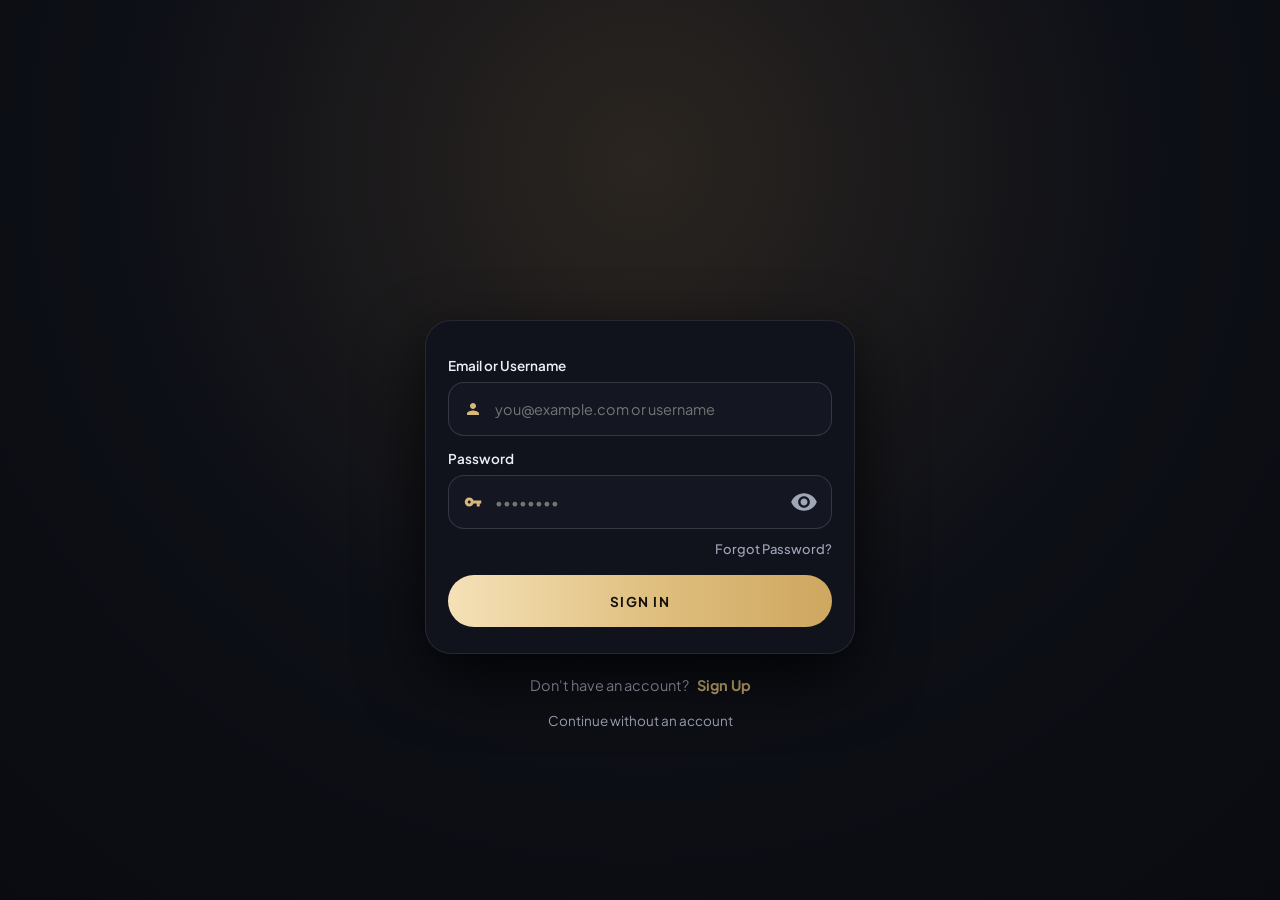
==== public/index.html @ b4bf6105 "feat: add avatar frame support Implement avatar frame system with new assets and model updates to ha" ====
<!DOCTYPE html>
<html lang="en" style="background-color:#09090f;">
<head>
  <meta charset="UTF-8" />
  <meta name="viewport" content="width=device-width, initial-scale=1.0, maximum-scale=1.0, user-scalable=no, viewport-fit=cover" />
  <title>Anime Universe — Track Anime &amp; Share Taste</title>
  <meta name="description" content="Track anime and donghua, follow weekly release schedules, rate with 5-star half-star precision, and share editorial review notes with the Anime Universe community." />
  <meta name="theme-color" content="#09090f" />
  <meta name="apple-mobile-web-app-capable" content="yes" />
  <meta name="apple-mobile-web-app-status-bar-style" content="black-translucent" />
  <meta name="apple-mobile-web-app-title" content="Anime Universe" />
  <link rel="manifest" href="/manifest.json" />
  <link rel="icon" type="image/png" sizes="192x192" href="/icon-192.png" />
  <link rel="icon" type="image/png" sizes="512x512" href="/icon-512.png" />
  <link rel="apple-touch-icon" href="/icon-192.png" />
  <link rel="preconnect" href="https://fonts.googleapis.com" />
  <link rel="preconnect" href="https://fonts.gstatic.com" crossorigin />
  <link href="https://fonts.googleapis.com/css2?family=Cormorant+Garamond:ital,wght@0,500;0,600;0,700;1,400&family=Plus+Jakarta+Sans:wght@400;500;600;700;800&display=swap" rel="stylesheet" />
  <link rel="stylesheet" href="/styles.css?v=2.21.0" />
</head>
<body style="background-color:#09090f;">
  <div id="app"></div>
  <script src="/assets-bundle.js"></script>
  <script type="module" src="/app.js?v=2.21.0"></script>
</body>
</html>
---- styles.css ----
/* ==========================================================================
   ANIME UNIVERSE — 1:1 OBSIDIAN & CHAMPAGNE GOLD DESIGN SYSTEM
   Exact visual & layout match to Android Compose screenshots across Web & PC
   ========================================================================== */

:root,
[data-theme="dark"] {
  --bg-main: #090B10;
  --bg-secondary: #0E1017;
  --card-bg: #12151F;
  --elevated-surface: #171B26;
  --glass-surface: rgba(18, 21, 31, 0.92);
  --accent-primary: #D8B778;
  --accent-secondary: #A68246;
  --highlight: #F0D9A8;
  --accent-soft: rgba(216, 183, 120, 0.15);
  --accent-border: rgba(216, 183, 120, 0.45);
  --on-accent: #141109;
  --text-primary: #F5F2EB;
  --text-secondary: #9FA6B8;
  --text-muted: #687084;
  --border-subtle: rgba(255, 255, 255, 0.07);
  --border-strong: rgba(216, 183, 120, 0.32);
  --success: #50C882;
  --warning: #E5A93C;
  --error: #E55A6B;
  --shadow-elevated: 0 18px 48px rgba(0, 0, 0, 0.72);
  color-scheme: dark;
}

[data-theme="light"] {
  --bg-main: #F6F7FB;
  --bg-secondary: #ECEEF5;
  --card-bg: #FFFFFF;
  --elevated-surface: #E3E6F0;
  --glass-surface: rgba(255, 255, 255, 0.90);
  --accent-primary: #9A670E;
  --accent-secondary: #7B4F05;
  --highlight: #7B4F05;
  --accent-soft: rgba(154, 103, 14, 0.12);
  --accent-border: rgba(154, 103, 14, 0.36);
  --on-accent: #FFFFFF;
  --text-primary: #141720;
  --text-secondary: #4C5366;
  --text-muted: #687084;
  --border-subtle: rgba(20, 23, 32, 0.09);
  --border-strong: rgba(154, 103, 14, 0.28);
  --success: #127A4E;
  --warning: #A66208;
  --error: #C43040;
  --shadow-elevated: 0 16px 40px rgba(20, 23, 32, 0.12);
  color-scheme: light;
}

/* Accent Theme Palettes */
[data-accent="ROSE"][data-theme="dark"] {
  --accent-primary: #F48FB1;
  --accent-secondary: #C25E82;
  --highlight: #FBCFE8;
  --accent-soft: rgba(244, 143, 177, 0.15);
  --accent-border: rgba(244, 143, 177, 0.42);
  --border-strong: rgba(244, 143, 177, 0.28);
  --on-accent: #1F0913;
}
[data-accent="EMERALD"][data-theme="dark"] {
  --accent-primary: #5CE098;
  --accent-secondary: #229A60;
  --highlight: #B8F7D4;
  --accent-soft: rgba(92, 224, 152, 0.14);
  --accent-border: rgba(92, 224, 152, 0.42);
  --border-strong: rgba(92, 224, 152, 0.28);
  --on-accent: #041E11;
}
[data-accent="INDIGO"][data-theme="dark"] {
  --accent-primary: #93A8FF;
  --accent-secondary: #5B73E8;
  --highlight: #DCE4FF;
  --accent-soft: rgba(147, 168, 255, 0.15);
  --accent-border: rgba(147, 168, 255, 0.42);
  --border-strong: rgba(147, 168, 255, 0.28);
  --on-accent: #080E2C;
}

* {
  box-sizing: border-box;
  margin: 0;
  padding: 0;
  -webkit-tap-highlight-color: transparent;
}

html, body {
  min-height: 100vh;
  background-color: var(--bg-main);
  color: var(--text-primary);
  font-family: 'Plus Jakarta Sans', -apple-system, BlinkMacSystemFont, 'SF Pro Text', 'Segoe UI', sans-serif;
  -webkit-font-smoothing: antialiased;
  -moz-osx-font-smoothing: grayscale;
  overflow-x: clip;
  user-select: none;
  -webkit-user-select: none;
  -webkit-tap-highlight-color: transparent;
  -webkit-touch-callout: none;
  overscroll-behavior: none;
}

input,
textarea,
[contenteditable="true"] {
  user-select: text;
  -webkit-user-select: text;
  -webkit-touch-callout: default;
}

img,
svg {
  -webkit-user-drag: none;
  user-drag: none;
  -webkit-touch-callout: none;
}

::-webkit-scrollbar {
  width: 6px;
  height: 6px;
}
::-webkit-scrollbar-track {
  background: transparent;
}
::-webkit-scrollbar-thumb {
  background: var(--border-strong);
  border-radius: 999px;
}

.serif-heading {
  font-family: 'Cormorant Garamond', Georgia, serif;
  font-weight: 500;
  letter-spacing: -0.01em;
}

.micro-label {
  font-size: 9.5px;
  font-weight: 700;
  text-transform: uppercase;
  letter-spacing: 0.15em;
}

.tabular-num {
  font-variant-numeric: tabular-nums;
}

/* ==========================================================================
   APP SHELL: SIDEBAR (>=900px), COMPACT RAIL (600-899px), BOTTOM DOCK (<600px)
   ========================================================================== */

.universe-scaffold {
  display: flex;
  min-height: 100vh;
  width: 100%;
  padding-left: 244px;
}

.midnight-sidebar {
  width: 244px;
  background: var(--bg-secondary);
  border-right: 1px solid var(--border-subtle);
  display: flex;
  flex-direction: column;
  padding: calc(22px + env(safe-area-inset-top, 0px)) 14px calc(22px + env(safe-area-inset-bottom, 0px));
  position: fixed;
  top: 0;
  left: 0;
  bottom: 0;
  height: 100vh;
  height: 100dvh;
  overflow-y: auto;
  overscroll-behavior: contain;
  flex-shrink: 0;
  z-index: 40;
  gap: 8px;
}

.sidebar-brand-row {
  display: flex;
  align-items: center;
  gap: 12px;
  padding: 4px 8px 14px;
}

.brand-monogram {
  width: 38px;
  height: 38px;
  border-radius: 12px;
  background: linear-gradient(135deg, var(--accent-primary), var(--accent-secondary));
  border: 1px solid rgba(255, 255, 255, 0.28);
  display: inline-flex;
  align-items: center;
  justify-content: center;
  font-family: 'Cormorant Garamond', Georgia, serif;
  font-size: 21px;
  font-weight: 700;
  color: var(--on-accent);
  flex-shrink: 0;
}

.quick-jump-box {
  width: 100%;
  height: 46px;
  border-radius: 16px;
  background: var(--card-bg);
  border: 1px solid rgba(255, 255, 255, 0.10);
  color: var(--text-secondary);
  display: flex;
  align-items: center;
  gap: 10px;
  padding: 0 14px;
  font-size: 13.5px;
  cursor: pointer;
  margin-bottom: 12px;
  transition: border-color 0.16s ease;
}
.quick-jump-box:hover {
  border-color: var(--accent-primary);
}

.sidebar-item {
  width: 100%;
  height: 50px;
  border-radius: 16px;
  border: 1px solid transparent;
  background: transparent;
  color: var(--text-secondary);
  display: flex;
  align-items: center;
  gap: 14px;
  padding: 0 14px;
  font-size: 14.5px;
  font-weight: 500;
  font-family: inherit;
  cursor: pointer;
  transition: all 0.16s ease;
}
.sidebar-item:hover {
  background: var(--card-bg);
  color: var(--text-primary);
}
.sidebar-item.active {
  background: rgba(216, 183, 120, 0.14);
  border-color: rgba(216, 183, 120, 0.45);
  color: var(--highlight);
  font-weight: 600;
}
.sidebar-item svg {
  width: 20px;
  height: 20px;
  flex-shrink: 0;
  color: var(--text-secondary);
}
.sidebar-item.active svg {
  color: var(--accent-primary);
}

.midnight-compact-rail {
  display: none;
  width: 84px;
  background: var(--bg-secondary);
  border-right: 1px solid var(--border-subtle);
  flex-direction: column;
  align-items: center;
  padding: calc(18px + env(safe-area-inset-top, 0px)) 8px calc(18px + env(safe-area-inset-bottom, 0px));
  position: fixed;
  top: 0;
  left: 0;
  bottom: 0;
  height: 100vh;
  height: 100dvh;
  overflow-y: auto;
  overscroll-behavior: contain;
  flex-shrink: 0;
  z-index: 40;
  gap: 10px;
}

.rail-item {
  width: 100%;
  height: 54px;
  border-radius: 16px;
  border: 1px solid transparent;
  background: transparent;
  color: var(--text-secondary);
  display: flex;
  flex-direction: column;
  align-items: center;
  justify-content: center;
  gap: 3px;
  font-size: 9px;
  font-weight: 600;
  font-family: inherit;
  cursor: pointer;
  transition: all 0.16s ease;
}
.rail-item.active {
  background: var(--accent-soft);
  border-color: var(--accent-border);
  color: var(--highlight);
}
.rail-item svg {
  width: 20px;
  height: 20px;
}
.rail-item.active svg {
  color: var(--accent-primary);
}

.universe-stage {
  flex: 1;
  min-width: 0;
  width: 100%;
  max-width: 1180px;
  margin: 0 auto;
  padding: calc(14px + env(safe-area-inset-top, 0px)) 22px calc(116px + env(safe-area-inset-bottom, 0px));
}

.midnight-bottom-dock-wrap {
  display: none;
  position: fixed;
  left: 0;
  right: 0;
  bottom: 0;
  padding: 10px 16px calc(10px + env(safe-area-inset-bottom, 0px));
  background: linear-gradient(180deg, transparent 0%, rgba(9, 11, 16, 0.88) 55%, var(--bg-main) 100%);
  z-index: 60;
  justify-content: center;
  pointer-events: none;
}

.midnight-bottom-dock {
  pointer-events: auto;
  width: 100%;
  max-width: 480px;
  height: 64px;
  border-radius: 999px;
  background: var(--bg-secondary);
  border: 1px solid var(--border-strong);
  box-shadow: 0 16px 38px rgba(0, 0, 0, 0.72);
  display: flex;
  align-items: center;
  justify-content: space-evenly;
  padding: 0 6px;
}

.dock-tab {
  flex: 1;
  height: 52px;
  border-radius: 999px;
  border: none;
  background: transparent;
  color: var(--text-muted);
  display: flex;
  flex-direction: column;
  align-items: center;
  justify-content: center;
  gap: 2px;
  cursor: pointer;
  transition: all 0.16s ease;
  font-family: inherit;
}
.dock-tab.active {
  background: var(--accent-soft);
  color: var(--highlight);
}
.dock-tab svg {
  width: 20px;
  height: 20px;
  color: var(--text-muted);
}
.dock-tab.active svg {
  color: var(--accent-primary);
}
.dock-tab-label {
  font-size: 8px;
  font-weight: 800;
  letter-spacing: 0.9px;
  text-transform: uppercase;
}

@media (min-width: 600px) and (max-width: 899px) {
  .universe-scaffold { padding-left: 84px; }
  .midnight-sidebar { display: none; }
  .midnight-compact-rail { display: flex; }
  .midnight-bottom-dock-wrap { display: none; }
}

@media (max-width: 599px) {
  .universe-scaffold { padding-left: 0; }
  .midnight-sidebar { display: none; }
  .midnight-compact-rail { display: none; }
  .midnight-bottom-dock-wrap { display: flex; }
  .universe-stage {
    padding: calc(10px + env(safe-area-inset-top, 0px)) 14px calc(110px + env(safe-area-inset-bottom, 0px));
  }
}

/* ==========================================================================
   OBSIDIAN TOP BAR
   ========================================================================== */

.obsidian-topbar {
  display: flex;
  align-items: center;
  justify-content: space-between;
  gap: 12px;
  padding: 4px 0 10px;
  margin-bottom: 12px;
}

.topbar-left {
  display: flex;
  align-items: center;
  gap: 12px;
  min-width: 0;
  flex: 1;
}

.topbar-title-main {
  font-family: 'Cormorant Garamond', Georgia, serif;
  font-size: 34px;
  line-height: 36px;
  font-weight: 500;
  color: var(--text-primary);
}

.topbar-title-brand {
  font-family: 'Cormorant Garamond', Georgia, serif;
  font-size: 26px;
  line-height: 28px;
  font-weight: 500;
  color: var(--text-primary);
}
.topbar-title-brand em {
  color: var(--accent-primary);
  font-style: italic;
}

.topbar-subtitle {
  font-size: 9.5px;
  font-weight: 700;
  letter-spacing: 2.4px;
  text-transform: uppercase;
  color: var(--text-secondary);
  margin-top: 3px;
}

.topbar-right {
  display: flex;
  align-items: center;
  gap: 10px;
  flex-shrink: 0;
}

.app-icon-btn {
  width: 44px;
  height: 44px;
  border-radius: 50%;
  background: var(--elevated-surface);
  border: 1px solid rgba(255, 255, 255, 0.09);
  color: var(--text-primary);
  display: inline-flex;
  align-items: center;
  justify-content: center;
  cursor: pointer;
  transition: transform 0.16s ease, border-color 0.16s ease;
}
.app-icon-btn:hover {
  transform: scale(1.05);
  border-color: var(--accent-border);
}
.app-icon-btn svg {
  width: 19px;
  height: 19px;
}

.profile-avatar-btn {
  position: relative;
  width: 42px;
  height: 42px;
  border-radius: 50%;
  background: transparent;
  border: none;
  overflow: visible;
  cursor: pointer;
  display: inline-flex;
  align-items: center;
  justify-content: center;
  padding: 0;
}
.profile-avatar-btn.has-frame {
  margin: 0 5px;
}
.profile-avatar-inner {
  position: relative;
  width: 100%;
  height: 100%;
  border-radius: 50%;
  overflow: hidden;
  border: 1.5px solid rgba(255, 255, 255, 0.55);
  display: inline-flex;
  align-items: center;
  justify-content: center;
}
.profile-avatar-btn.has-frame .profile-avatar-inner {
  border-color: rgba(255, 255, 255, 0.22);
}
.profile-avatar-inner img {
  width: 100%;
  height: 100%;
  object-fit: cover;
  border-radius: 50%;
}

/* ==========================================================================
   HOME SCREEN: WEEK STRIP & DAY HEADERS (Matches Screenshot 3 1:1)
   ========================================================================== */

.section-header-row {
  display: flex;
  align-items: center;
  justify-content: space-between;
  margin-bottom: 12px;
}

.library-jump-pill {
  border-radius: 999px;
  background: #151824;
  border: 1px solid rgba(255, 255, 255, 0.08);
  color: var(--accent-primary);
  padding: 7px 14px;
  font-size: 10.5px;
  font-weight: 700;
  letter-spacing: 1.4px;
  text-transform: uppercase;
  cursor: pointer;
  font-family: inherit;
}
.library-jump-pill:hover {
  border-color: var(--accent-border);
}

.show-count-pill {
  border-radius: 999px;
  background: #151824;
  border: 1px solid rgba(255, 255, 255, 0.07);
  color: var(--accent-primary);
  padding: 5px 12px;
  font-size: 10px;
  font-weight: 700;
  letter-spacing: 1.3px;
  text-transform: uppercase;
}

.week-strip {
  display: flex;
  align-items: center;
  gap: 10px;
  overflow-x: auto;
  padding: 2px 0 10px;
  margin-bottom: 16px;
  scrollbar-width: none;
}
.week-strip::-webkit-scrollbar {
  display: none;
}

.week-day-pill {
  min-width: 64px;
  height: 78px;
  user-select: none;
  -webkit-user-select: none;
  -webkit-touch-callout: none;
  border-radius: 22px;
  background: #151824;
  border: 1px solid rgba(255, 255, 255, 0.08);
  padding: 9px 10px;
  display: flex;
  flex-direction: column;
  align-items: center;
  justify-content: space-between;
  cursor: pointer;
  flex-shrink: 0;
  transition: all 0.16s ease;
  font-family: inherit;
  position: relative;
}
.week-day-pill:hover {
  border-color: var(--accent-border);
}
.week-day-pill.selected {
  background: linear-gradient(180deg, rgba(216, 183, 120, 0.22), rgba(216, 183, 120, 0.08));
  border: 1.5px solid var(--accent-primary);
}
.week-day-pill.all-pill {
  justify-content: center;
}
.week-day-pill.all-pill .all-label {
  font-size: 15px;
  font-weight: 600;
  color: var(--text-secondary);
}
.week-day-pill.all-pill.selected .all-label {
  color: var(--highlight);
}
.week-day-pill.all-pill .all-dot {
  position: absolute;
  bottom: 8px;
  width: 5px;
  height: 5px;
  border-radius: 50%;
  background: var(--accent-primary);
}

.week-day-top {
  font-size: 9.5px;
  font-weight: 700;
  letter-spacing: 0.8px;
  text-transform: uppercase;
  color: var(--text-secondary);
}
.week-day-pill.selected .week-day-top {
  color: var(--highlight);
}

.week-day-mid {
  font-size: 19px;
  line-height: 21px;
  font-weight: 700;
  color: var(--text-primary);
  font-variant-numeric: tabular-nums;
}

.week-day-bottom {
  font-size: 11px;
  font-weight: 600;
  color: var(--text-muted);
  font-variant-numeric: tabular-nums;
}
.week-day-bottom.today-tag {
  font-size: 8.5px;
  font-weight: 800;
  letter-spacing: 0.6px;
  color: var(--success);
  text-transform: uppercase;
}

/* ==========================================================================
   POSTER TRACKER CARD
   ========================================================================== */

.poster-grid {
  display: grid;
  grid-template-columns: repeat(2, minmax(0, 1fr));
  gap: 18px 14px;
}
@media (min-width: 560px) {
  .poster-grid { grid-template-columns: repeat(3, minmax(0, 1fr)); }
}
@media (min-width: 840px) {
  .poster-grid { grid-template-columns: repeat(4, minmax(0, 1fr)); }
}
@media (min-width: 1120px) {
  .poster-grid { grid-template-columns: repeat(4, minmax(0, 1fr)); }
}

.poster-tracker-card {
  display: flex;
  flex-direction: column;
  width: 100%;
  transition: transform 0.2s cubic-bezier(0.22, 1, 0.36, 1);
}
.poster-tracker-card:hover {
  transform: translateY(-2px);
}

.poster-frame {
  position: relative;
  width: 100%;
  aspect-ratio: 2 / 3;
  border-radius: 22px;
  background: var(--card-bg);
  border: 1px solid var(--border-subtle);
  overflow: hidden;
  cursor: pointer;
  box-shadow: 0 6px 18px rgba(0, 0, 0, 0.48);
}
.poster-tracker-card:hover .poster-frame {
  border-color: var(--accent-primary);
}

.poster-frame img {
  width: 100%;
  height: 100%;
  object-fit: cover;
  display: block;
}

.poster-scrim {
  position: absolute;
  inset: 0;
  background: linear-gradient(180deg, transparent 0%, transparent 45%, rgba(0, 0, 0, 0.55) 75%, rgba(0, 0, 0, 0.90) 100%);
  pointer-events: none;
}

.poster-top-left {
  position: absolute;
  top: 10px;
  left: 10px;
  z-index: 2;
}

.poster-top-right {
  position: absolute;
  top: 10px;
  right: 10px;
  z-index: 2;
}

.rating-badge {
  display: inline-flex;
  align-items: center;
  gap: 4px;
  padding: 4px 9px;
  border-radius: 999px;
  background: rgba(14, 16, 24, 0.92);
  border: 1px solid var(--accent-border);
  color: var(--text-primary);
  font-size: 11px;
  font-weight: 700;
  font-variant-numeric: tabular-nums;
}

.poster-bottom-left {
  position: absolute;
  bottom: 10px;
  left: 12px;
  z-index: 2;
  font-size: 12px;
  font-weight: 700;
  color: #FFFFFF;
  font-variant-numeric: tabular-nums;
}

.poster-bottom-right {
  position: absolute;
  bottom: 10px;
  right: 10px;
  z-index: 2;
  padding: 4px 9px;
  border-radius: 999px;
  background: var(--accent-primary);
  color: var(--on-accent);
  font-size: 9px;
  font-weight: 800;
  letter-spacing: 0.5px;
  text-transform: uppercase;
}

.poster-info-col {
  display: flex;
  flex-direction: column;
  gap: 7px;
  padding: 9px 4px 4px;
}

.poster-card-title {
  font-size: 14px;
  line-height: 18px;
  font-weight: 600;
  color: var(--text-primary);
  min-height: 36px;
  display: -webkit-box;
  -webkit-line-clamp: 2;
  -webkit-box-orient: vertical;
  overflow: hidden;
  cursor: pointer;
}

.app-progress-bar {
  width: 100%;
  height: 3px;
  border-radius: 999px;
  background: var(--border-subtle);
  overflow: hidden;
}
.app-progress-fill {
  height: 100%;
  border-radius: 999px;
  background: linear-gradient(90deg, var(--accent-secondary), var(--accent-primary));
  transition: width 0.25s ease;
}
.app-progress-fill.completed {
  background: var(--success);
}

.capsule-stepper {
  width: 100%;
  border-radius: 999px;
  background: #151824;
  padding: 4px;
  display: flex;
  align-items: center;
  justify-content: space-between;
}

.stepper-circle-btn {
  width: 30px;
  height: 30px;
  border-radius: 50%;
  border: none;
  background: var(--card-bg);
  color: var(--text-primary);
  font-size: 16px;
  font-weight: 600;
  display: inline-flex;
  align-items: center;
  justify-content: center;
  cursor: pointer;
  flex-shrink: 0;
}
.stepper-circle-btn:disabled {
  opacity: 0.42;
  cursor: default;
}
.stepper-circle-btn.plus:not(:disabled) {
  background: var(--accent-primary);
  color: var(--on-accent);
  font-weight: 700;
}

.stepper-center-count {
  flex: 1;
  text-align: center;
  font-size: 14px;
  font-weight: 700;
  color: var(--text-primary);
  font-variant-numeric: tabular-nums;
  cursor: pointer;
}
.stepper-center-count span {
  font-size: 11.5px;
  font-weight: 500;
  color: var(--text-muted);
}

.poster-sub-pill {
  width: 100%;
  border-radius: 999px;
  padding: 5px 10px;
  font-size: 8.5px;
  font-weight: 800;
  letter-spacing: 0.9px;
  text-transform: uppercase;
  text-align: center;
}
.poster-sub-pill.completed {
  background: rgba(80, 200, 130, 0.14);
  color: var(--success);
}
.poster-sub-pill.airing {
  background: var(--accent-soft);
  color: var(--accent-primary);
  display: flex;
  align-items: center;
  justify-content: space-between;
}

.rate-note-row {
  display: flex;
  gap: 6px;
  width: 100%;
}
.rate-note-pill {
  flex: 1;
  border: none;
  border-radius: 999px;
  padding: 6px 4px;
  font-size: 10.5px;
  font-weight: 600;
  background: #151824;
  color: var(--text-secondary);
  cursor: pointer;
  font-family: inherit;
}
.rate-note-pill.active {
  background: var(--accent-soft);
  color: var(--highlight);
}

/* ==========================================================================
   SENTIMENT PILLS & LIBRARY FILTER PILLS (Matches Screenshot 2 & 5 1:1)
   ========================================================================== */

.sentiment-pill {
  display: inline-flex;
  align-items: center;
  padding: 4px 10px;
  border-radius: 999px;
  font-size: 8.5px;
  font-weight: 800;
  letter-spacing: 0.8px;
  text-transform: uppercase;
}
.sentiment-pill.solid.cinema { background: var(--accent-primary); color: var(--on-accent); }
.sentiment-pill.solid.worth  { background: var(--success); color: #042614; }
.sentiment-pill.solid.avg    { background: #9EA6BA; color: #0C0E14; }
.sentiment-pill.solid.boring { background: var(--warning); color: #2B1906; }
.sentiment-pill.solid.waste  { background: var(--error); color: #FFFFFF; }

.sentiment-pill.soft.cinema { background: rgba(216, 183, 120, 0.16); border: 1px solid rgba(216, 183, 120, 0.35); color: var(--accent-primary); }
.sentiment-pill.soft.worth  { background: rgba(80, 200, 130, 0.16); border: 1px solid rgba(80, 200, 130, 0.35); color: var(--success); }
.sentiment-pill.soft.avg    { background: rgba(158, 166, 186, 0.16); border: 1px solid rgba(158, 166, 186, 0.35); color: #9EA6BA; }
.sentiment-pill.soft.boring { background: rgba(229, 169, 60, 0.16); border: 1px solid rgba(229, 169, 60, 0.35); color: var(--warning); }
.sentiment-pill.soft.waste  { background: rgba(229, 90, 107, 0.16); border: 1px solid rgba(229, 90, 107, 0.35); color: var(--error); }

.capsule-strip {
  display: flex;
  align-items: center;
  gap: 8px;
  overflow-x: auto;
  padding: 2px 0 8px;
  margin-bottom: 8px;
  scrollbar-width: none;
}
.capsule-strip::-webkit-scrollbar {
  display: none;
}

.capsule-pill {
  border-radius: 999px;
  padding: 8px 15px;
  font-size: 11px;
  font-weight: 700;
  letter-spacing: 0.7px;
  font-family: inherit;
  background: #151824;
  color: var(--text-secondary);
  border: 1px solid rgba(255, 255, 255, 0.08);
  cursor: pointer;
  display: inline-flex;
  align-items: center;
  gap: 7px;
  white-space: nowrap;
  flex-shrink: 0;
  transition: all 0.16s ease;
}
.capsule-pill:hover {
  color: var(--text-primary);
  border-color: var(--accent-border);
}
.capsule-pill.active {
  background: rgba(216, 183, 120, 0.15);
  color: var(--highlight);
  border-color: var(--accent-primary);
}
.capsule-pill.gold-solid.active {
  background: linear-gradient(135deg, var(--highlight), var(--accent-primary));
  color: var(--on-accent);
  border-color: transparent;
}

.pill-count-circle {
  display: inline-flex;
  align-items: center;
  justify-content: center;
  min-width: 20px;
  height: 20px;
  padding: 0 6px;
  border-radius: 999px;
  background: rgba(255, 255, 255, 0.06);
  color: var(--text-secondary);
  font-size: 10.5px;
  font-weight: 700;
}
.capsule-pill.active .pill-count-circle {
  background: rgba(14, 16, 24, 0.85);
  color: var(--accent-primary);
}

.sentiment-filter-pill .sent-name.cinema { color: var(--accent-primary); }
.sentiment-filter-pill .sent-name.worth  { color: var(--success); }
.sentiment-filter-pill .sent-name.avg    { color: #9EA6BA; }
.sentiment-filter-pill .sent-name.boring { color: var(--warning); }
.sentiment-filter-pill .sent-name.waste  { color: var(--error); }
.sentiment-filter-pill .sent-count { color: var(--text-secondary); font-weight: 600; }

.app-search-bar {
  position: relative;
  width: 100%;
  margin-bottom: 12px;
}
.app-search-bar input {
  width: 100%;
  height: 52px;
  border-radius: 999px;
  background: #12151F;
  border: 1px solid rgba(255, 255, 255, 0.08);
  color: var(--text-primary);
  padding: 0 44px 0 46px;
  font-size: 14px;
  font-family: inherit;
  outline: none;
}
.app-search-bar input:focus {
  border-color: var(--accent-primary);
}
.app-search-bar .search-icon {
  position: absolute;
  left: 18px;
  top: 50%;
  transform: translateY(-50%);
  width: 18px;
  height: 18px;
  color: var(--text-secondary);
  pointer-events: none;
  display: inline-flex;
}
.app-search-bar .clear-btn {
  position: absolute;
  right: 14px;
  top: 50%;
  transform: translateY(-50%);
  width: 28px;
  height: 28px;
  border-radius: 50%;
  border: none;
  background: var(--elevated-surface);
  color: var(--text-secondary);
  cursor: pointer;
}

.app-card {
  background: var(--card-bg);
  border: 1px solid var(--border-subtle);
  border-radius: 24px;
  padding: 20px;
}
.app-card.clickable {
  cursor: pointer;
}
.app-card.clickable:hover {
  border-color: var(--accent-border);
}

.btn-primary {
  height: 52px;
  border-radius: 999px;
  padding: 0 24px;
  background: linear-gradient(90deg, #F5E1B8 0%, #DFBE7E 55%, #CEA760 100%);
  color: #141109;
  border: none;
  font-size: 13.5px;
  font-weight: 700;
  letter-spacing: 1.5px;
  font-family: inherit;
  display: inline-flex;
  align-items: center;
  justify-content: center;
  gap: 8px;
  cursor: pointer;
}
.btn-primary:disabled {
  opacity: 0.45;
  cursor: not-allowed;
}

.btn-secondary {
  height: 48px;
  border-radius: 999px;
  padding: 0 20px;
  background: var(--elevated-surface);
  color: var(--text-primary);
  border: 1px solid var(--border-strong);
  font-size: 13.5px;
  font-weight: 600;
  font-family: inherit;
  display: inline-flex;
  align-items: center;
  justify-content: center;
  gap: 8px;
  cursor: pointer;
}

/* ==========================================================================
   COMMUNITY REVIEW CARD (Matches Screenshot 5 1:1)
   ========================================================================== */

.community-review-list {
  display: flex;
  flex-direction: column;
  gap: 14px;
  margin-top: 6px;
}

.community-review-card {
  background: #12151F;
  border: 1px solid rgba(255, 255, 255, 0.08);
  border-radius: 26px;
  padding: 20px;
  display: flex;
  flex-direction: column;
  gap: 14px;
  cursor: pointer;
  transition: border-color 0.16s ease;
}
.community-review-card:hover {
  border-color: var(--accent-border);
}

.review-quote-box {
  background: #171B26;
  border-radius: 16px;
  padding: 14px 16px;
  display: flex;
  align-items: stretch;
  gap: 12px;
}

.review-quote-bar {
  width: 3px;
  border-radius: 999px;
  background: var(--accent-primary);
  flex-shrink: 0;
}

.review-quote-text {
  font-style: italic;
  color: var(--text-primary);
  font-size: 14.5px;
  line-height: 1.55;
}

.community-comment-btn {
  height: 34px;
  padding: 0 12px;
  border-radius: 999px;
  background: rgba(216, 183, 120, 0.14);
  border: 1px solid rgba(216, 183, 120, 0.36);
  color: var(--highlight);
  font-size: 12.5px;
  font-weight: 700;
  font-family: inherit;
  display: inline-flex;
  align-items: center;
  justify-content: center;
  gap: 6px;
  cursor: pointer;
  transition: background 0.16s ease, border-color 0.16s ease, transform 0.16s ease;
}
.community-comment-btn:hover {
  background: rgba(216, 183, 120, 0.24);
  border-color: var(--accent-primary);
  transform: translateY(-1px);
}
.community-comment-btn .comment-icon-svg {
  width: 15px;
  height: 15px;
  display: inline-flex;
  color: var(--accent-primary);
}
.community-comment-btn .comment-icon-svg svg {
  width: 100%;
  height: 100%;
}

.community-comments-modal {
  max-width: 560px;
}

.community-comments-list {
  display: flex;
  flex-direction: column;
  gap: 10px;
  max-height: 52vh;
  overflow-y: auto;
  padding-right: 4px;
}

.community-comment-item {
  background: #141824;
  border: 1px solid rgba(255, 255, 255, 0.08);
  border-radius: 18px;
  padding: 13px 14px;
  display: flex;
  flex-direction: column;
  gap: 10px;
}

.community-comment-composer {
  background: #131722;
  border: 1px solid rgba(216, 183, 120, 0.28);
  border-radius: 18px;
  padding: 12px 14px;
  display: flex;
  flex-direction: column;
  gap: 10px;
}

/* ==========================================================================
   AUTH SCREEN WITH MASCOT (Matches Screenshot 1 1:1)
   ========================================================================== */

.auth-viewport {
  min-height: 100vh;
  width: 100%;
  background: radial-gradient(circle at 50% 18%, rgba(216, 183, 120, 0.16), rgba(14, 16, 23, 0.96) 52%, #090B10 100%);
  display: flex;
  flex-direction: column;
  align-items: center;
  justify-content: center;
  padding: 24px 16px 40px;
}

.auth-mascot-stack {
  position: relative;
  width: 100%;
  max-width: 430px;
  padding-top: 165px;
}

.auth-mascot-img {
  position: absolute;
  top: 0;
  left: 50%;
  transform: translateX(-50%);
  width: 220px;
  height: 210px;
  object-fit: contain;
  z-index: 3;
  pointer-events: none;
  filter: drop-shadow(0 12px 24px rgba(0, 0, 0, 0.65));
}

.glass-auth-card {
  position: relative;
  z-index: 2;
  background: #11131C;
  border: 1px solid rgba(255, 255, 255, 0.09);
  border-radius: 26px;
  padding: 36px 22px 26px;
  box-shadow: 0 24px 64px rgba(0, 0, 0, 0.78);
  display: flex;
  flex-direction: column;
  gap: 14px;
}

.auth-field-label {
  font-size: 13.5px;
  font-weight: 600;
  color: #EDEFF5;
  margin-bottom: -6px;
}

.auth-input-wrap {
  position: relative;
  width: 100%;
  display: flex;
  align-items: center;
}

.auth-input-icon {
  position: absolute;
  left: 16px;
  width: 18px;
  height: 18px;
  color: var(--accent-primary);
  display: inline-flex;
  align-items: center;
  justify-content: center;
  pointer-events: none;
}

.auth-eye-btn {
  position: absolute;
  right: 14px;
  background: none;
  border: none;
  color: #9FA6B8;
  width: 28px;
  height: 28px;
  display: inline-flex;
  align-items: center;
  justify-content: center;
  cursor: pointer;
}

.auth-input {
  width: 100%;
  height: 54px;
  border-radius: 16px;
  background: #141722;
  border: 1px solid rgba(255, 255, 255, 0.14);
  color: #F5F2EB;
  padding: 0 16px;
  font-size: 14.5px;
  font-family: inherit;
  outline: none;
}
.auth-input.with-left-icon {
  padding-left: 46px;
}
.auth-input.with-right-icon {
  padding-right: 46px;
}
.auth-input:focus {
  border-color: var(--accent-primary);
}

.auth-forgot-row {
  display: flex;
  justify-content: flex-end;
  margin-top: -2px;
}

.auth-forgot-btn {
  background: none;
  border: none;
  color: #9FA6B8;
  font-size: 13px;
  font-weight: 500;
  cursor: pointer;
  font-family: inherit;
}
.auth-forgot-btn:hover {
  color: var(--highlight);
}

.auth-footer-links {
  display: flex;
  flex-direction: column;
  align-items: center;
  gap: 18px;
  margin-top: 22px;
}

.round-avatar-carousel {
  display: flex;
  align-items: center;
  gap: 16px;
  overflow-x: auto;
  padding: 10px 8px;
  scrollbar-width: none;
}
.round-avatar-carousel::-webkit-scrollbar {
  display: none;
}

.avatar-carousel-item {
  display: flex;
  flex-direction: column;
  align-items: center;
  gap: 8px;
  width: 88px;
  flex-shrink: 0;
  cursor: pointer;
  transition: transform 0.18s ease;
}
.avatar-carousel-item.selected {
  transform: scale(1.1);
}

.avatar-ring-wrap {
  position: relative;
  width: 74px;
  height: 74px;
  border-radius: 50%;
  padding: 3px;
  border: 1.5px solid rgba(255, 255, 255, 0.18);
}
.avatar-carousel-item.selected .avatar-ring-wrap {
  border: 2.5px solid #F6D89E;
  box-shadow: 0 0 20px rgba(216, 183, 120, 0.48);
}
.avatar-ring-wrap img {
  width: 100%;
  height: 100%;
  border-radius: 50%;
  object-fit: cover;
  display: block;
}
.avatar-check-badge {
  position: absolute;
  bottom: 0;
  right: 0;
  width: 22px;
  height: 22px;
  border-radius: 50%;
  background: #D8B778;
  border: 2px solid #0E0E14;
  color: #070604;
  font-size: 12px;
  font-weight: 900;
  display: flex;
  align-items: center;
  justify-content: center;
}

/* ==========================================================================
   MODALS & BOTTOM SHEETS
   ========================================================================== */

.modal-backdrop {
  position: fixed;
  inset: 0;
  background: rgba(3, 3, 4, 0.78);
  backdrop-filter: blur(12px);
  -webkit-backdrop-filter: blur(12px);
  z-index: 90;
  display: flex;
  align-items: center;
  justify-content: center;
  padding: 16px;
}

.modal-sheet {
  width: 100%;
  max-width: 520px;
  max-height: 90vh;
  overflow-y: auto;
  background: var(--bg-secondary);
  border: 1px solid var(--border-strong);
  border-radius: 28px;
  padding: 22px;
  box-shadow: var(--shadow-elevated);
  display: flex;
  flex-direction: column;
  gap: 14px;
}

/* ==========================================================================
   DOWNLOAD APPLICATIONS CENTER (Mobile, Tablet & Desktop Responsive)
   ========================================================================== */

.downloads-hero-card {
  position: relative;
  background: radial-gradient(circle at 88% 12%, rgba(216, 183, 120, 0.20), transparent 52%),
              linear-gradient(145deg, #141824 0%, #10131C 100%);
  border: 1px solid var(--border-strong);
  border-radius: 26px;
  padding: 26px 24px;
  margin-bottom: 20px;
  display: flex;
  flex-wrap: wrap;
  align-items: center;
  justify-content: space-between;
  gap: 18px;
  overflow: hidden;
}

.downloads-hero-badge {
  display: inline-flex;
  align-items: center;
  gap: 7px;
  padding: 5px 12px;
  border-radius: 999px;
  background: rgba(216, 183, 120, 0.14);
  border: 1px solid var(--accent-border);
  color: var(--highlight);
  font-size: 10px;
  font-weight: 800;
  letter-spacing: 1.5px;
  text-transform: uppercase;
  margin-bottom: 10px;
}

.downloads-cards-grid {
  display: grid;
  grid-template-columns: 1fr;
  gap: 18px;
  margin-bottom: 26px;
}

@media (min-width: 680px) {
  .downloads-cards-grid {
    grid-template-columns: repeat(2, minmax(0, 1fr));
  }
}

@media (min-width: 1040px) {
  .downloads-cards-grid {
    grid-template-columns: repeat(3, minmax(0, 1fr));
  }
}

.download-platform-card {
  position: relative;
  background: var(--card-bg);
  border: 1px solid rgba(255, 255, 255, 0.08);
  border-radius: 26px;
  padding: 24px 22px;
  display: flex;
  flex-direction: column;
  justify-content: space-between;
  gap: 18px;
  box-shadow: 0 12px 32px rgba(0, 0, 0, 0.45);
  transition: transform 0.2s cubic-bezier(0.22, 1, 0.36, 1), border-color 0.2s ease, box-shadow 0.2s ease;
}

.download-platform-card:hover {
  transform: translateY(-3px);
  border-color: var(--accent-border);
  box-shadow: 0 18px 42px rgba(0, 0, 0, 0.65);
}

.download-platform-card.recommended {
  background: linear-gradient(180deg, rgba(216, 183, 120, 0.09) 0%, var(--card-bg) 42%);
  border: 1.5px solid var(--accent-primary);
}

.recommended-ribbon {
  position: absolute;
  top: 14px;
  right: 16px;
  padding: 4px 10px;
  border-radius: 999px;
  background: linear-gradient(135deg, var(--highlight), var(--accent-primary));
  color: var(--on-accent);
  font-size: 9px;
  font-weight: 800;
  letter-spacing: 1px;
  text-transform: uppercase;
}

.platform-emblem {
  width: 56px;
  height: 56px;
  border-radius: 18px;
  background: var(--elevated-surface);
  border: 1px solid var(--border-strong);
  display: inline-flex;
  align-items: center;
  justify-content: center;
  color: var(--accent-primary);
  flex-shrink: 0;
}

.platform-emblem svg {
  width: 28px;
  height: 28px;
}

.platform-emblem.android {
  color: #5CE092;
  border-color: rgba(92, 224, 146, 0.35);
  background: rgba(92, 224, 146, 0.10);
}

.platform-emblem.windows {
  color: #67B7F7;
  border-color: rgba(103, 183, 247, 0.35);
  background: rgba(103, 183, 247, 0.10);
}

.platform-emblem.macos {
  color: var(--highlight);
  border-color: rgba(240, 217, 168, 0.38);
  background: rgba(216, 183, 120, 0.12);
}

.download-meta-grid {
  display: grid;
  grid-template-columns: repeat(3, minmax(0, 1fr));
  gap: 10px;
  background: var(--elevated-surface);
  border: 1px solid rgba(255, 255, 255, 0.05);
  border-radius: 18px;
  padding: 13px 14px;
}

.download-meta-item {
  display: flex;
  flex-direction: column;
  gap: 3px;
  min-width: 0;
}

.download-meta-label {
  font-size: 9px;
  font-weight: 700;
  letter-spacing: 1.3px;
  text-transform: uppercase;
  color: var(--text-muted);
}

.download-meta-val {
  font-size: 13px;
  font-weight: 600;
  color: var(--text-primary);
  font-variant-numeric: tabular-nums;
  white-space: nowrap;
  overflow: hidden;
  text-overflow: ellipsis;
}

.download-os-box {
  background: rgba(255, 255, 255, 0.025);
  border: 1px solid rgba(255, 255, 255, 0.06);
  border-radius: 14px;
  padding: 10px 13px;
  display: flex;
  flex-direction: column;
  gap: 3px;
}

.btn-coming-soon {
  width: 100%;
  height: 52px;
  border-radius: 999px;
  background: rgba(23, 27, 38, 0.9);
  border: 1px dashed rgba(216, 183, 120, 0.42);
  color: var(--highlight);
  font-size: 12.5px;
  font-weight: 700;
  letter-spacing: 1.5px;
  text-transform: uppercase;
  display: inline-flex;
  align-items: center;
  justify-content: center;
  gap: 8px;
  cursor: not-allowed;
  user-select: none;
}

.download-progress-wrap {
  background: var(--elevated-surface);
  border: 1px solid var(--accent-border);
  border-radius: 16px;
  padding: 10px 14px;
  display: flex;
  flex-direction: column;
  gap: 7px;
}

.download-progress-track {
  width: 100%;
  height: 6px;
  border-radius: 999px;
  background: rgba(255, 255, 255, 0.08);
  overflow: hidden;
}

.download-progress-bar {
  height: 100%;
  border-radius: 999px;
  background: linear-gradient(90deg, var(--accent-secondary), var(--accent-primary), var(--highlight));
  transition: width 0.18s ease;
}

.star-frac-wrap {
  position: relative;
  display: inline-block;
  line-height: 1;
  font-size: 17px;
  color: #383D4E;
}

.star-frac-fill {
  position: absolute;
  top: 0;
  left: 0;
  overflow: hidden;
  white-space: nowrap;
  color: var(--accent-primary);
  pointer-events: none;
}

.smooth-rating-slider-wrap {
  display: flex;
  flex-direction: column;
  gap: 5px;
  width: 100%;
  user-select: none;
  -webkit-user-select: none;
}

.smooth-rating-slider {
  position: relative;
  display: flex;
  align-items: center;
  width: 100%;
  height: 44px;
  padding: 0 15px;
  box-sizing: border-box;
  cursor: pointer;
  touch-action: none;
  -webkit-touch-callout: none;
  -webkit-tap-highlight-color: transparent;
  user-select: none;
  -webkit-user-select: none;
  outline: none;
}

.smooth-rating-slider.lg {
  height: 50px;
  padding: 0 16px;
}

.smooth-rating-slider-track {
  position: relative;
  width: 100%;
  height: 9px;
  border-radius: 999px;
  background: rgba(255, 255, 255, 0.08);
  box-shadow: inset 0 1.5px 4px rgba(0, 0, 0, 0.58), 0 0 0 1px rgba(255, 255, 255, 0.07);
  overflow: visible;
  pointer-events: none;
}

.smooth-rating-slider.lg .smooth-rating-slider-track {
  height: 12px;
}

.smooth-rating-slider-fill {
  position: absolute;
  top: 0;
  left: 0;
  height: 100%;
  width: var(--slider-pct, 0%);
  border-radius: 999px;
  background: linear-gradient(90deg, #9d7534 0%, #d8b778 52%, #f0d79f 100%);
  box-shadow: 0 0 12px rgba(216, 183, 120, 0.35), inset 0 1px 0 rgba(255, 249, 232, 0.38);
  pointer-events: none;
  will-change: width;
}

.smooth-rating-slider.is-animating .smooth-rating-slider-fill {
  transition: width 0.24s cubic-bezier(0.22, 1, 0.36, 1);
}

.smooth-rating-slider-thumb {
  position: absolute;
  top: 50%;
  left: var(--slider-pct, 0%);
  width: 26px;
  height: 26px;
  border-radius: 50%;
  background: radial-gradient(circle at 34% 28%, #fff6dc 0%, #e5c484 48%, #b3893f 100%);
  border: 2.5px solid #0c0d14;
  box-shadow: 0 3px 12px rgba(216, 183, 120, 0.62), 0 0 0 1px rgba(247, 224, 174, 0.45);
  transform: translate(-50%, -50%) scale(1);
  transition: transform 0.18s cubic-bezier(0.22, 1, 0.36, 1), box-shadow 0.2s ease;
  pointer-events: none;
  will-change: left, transform;
}

.smooth-rating-slider.is-animating .smooth-rating-slider-thumb {
  transition: left 0.24s cubic-bezier(0.22, 1, 0.36, 1), transform 0.18s cubic-bezier(0.22, 1, 0.36, 1), box-shadow 0.2s ease;
}

.smooth-rating-slider.lg .smooth-rating-slider-thumb {
  width: 30px;
  height: 30px;
  border-width: 3px;
}

.smooth-rating-slider-thumb::after {
  content: '';
  position: absolute;
  top: 50%;
  left: 50%;
  width: 7px;
  height: 7px;
  border-radius: 50%;
  background: rgba(255, 253, 245, 0.96);
  box-shadow: 0 0 6px rgba(255, 247, 224, 0.85);
  transform: translate(-50%, -50%);
}

.smooth-rating-slider-bubble {
  position: absolute;
  bottom: calc(100% + 10px);
  left: 50%;
  transform: translate(-50%, 6px) scale(0.84);
  opacity: 0;
  padding: 4px 10px;
  border-radius: 999px;
  background: linear-gradient(135deg, rgba(22, 24, 36, 0.96), rgba(14, 15, 23, 0.98));
  border: 1px solid rgba(216, 183, 120, 0.65);
  color: #f9e4b4;
  font-size: 12px;
  font-weight: 800;
  letter-spacing: 0.2px;
  white-space: nowrap;
  font-variant-numeric: tabular-nums;
  box-shadow: 0 6px 18px rgba(0, 0, 0, 0.55), 0 0 12px rgba(216, 183, 120, 0.28);
  pointer-events: none;
  transition: opacity 0.16s ease, transform 0.18s cubic-bezier(0.22, 1, 0.36, 1);
}

.smooth-rating-slider.is-dragging {
  cursor: grabbing;
}

.smooth-rating-slider.is-dragging .smooth-rating-slider-fill {
  box-shadow: 0 0 20px rgba(216, 183, 120, 0.62), inset 0 1px 0 rgba(255, 249, 232, 0.6);
}

.smooth-rating-slider.is-dragging .smooth-rating-slider-thumb {
  transform: translate(-50%, -50%) scale(1.18);
  box-shadow: 0 0 0 9px rgba(216, 183, 120, 0.22), 0 4px 22px rgba(216, 183, 120, 0.88);
}

.smooth-rating-slider.is-dragging .smooth-rating-slider-bubble {
  opacity: 1;
  transform: translate(-50%, 0) scale(1);
}

.smooth-rating-slider:focus-visible .smooth-rating-slider-thumb {
  box-shadow: 0 0 0 6px rgba(216, 183, 120, 0.35);
}

.smooth-rating-slider-scale {
  display: flex;
  justify-content: space-between;
  padding: 0 10px;
  font-size: 10.5px;
  font-weight: 600;
  color: var(--text-muted);
  font-variant-numeric: tabular-nums;
  pointer-events: none;
}

.smooth-rating-slider-scale span {
  transition: color 0.16s ease, transform 0.16s ease;
}

.smooth-rating-slider-scale span.lit {
  color: var(--accent-primary);
}

.community-qr-header {
  display: flex;
  align-items: center;
  justify-content: space-between;
  gap: 8px;
  flex-wrap: nowrap;
  min-height: 28px;
}

.community-qr-header-left {
  display: flex;
  align-items: center;
  gap: 8px;
  min-width: 0;
  flex-shrink: 1;
}

.community-qr-val {
  display: inline-block;
  min-width: 52px;
  font-size: 16px;
  font-weight: 800;
  color: var(--highlight);
  white-space: nowrap;
}

.community-qr-sent-slot {
  display: inline-flex;
  align-items: center;
  justify-content: flex-end;
  min-width: 74px;
  flex-shrink: 0;
}

.community-qr-footer {
  display: flex;
  align-items: center;
  justify-content: space-between;
  gap: 8px;
  flex-wrap: nowrap;
}

.community-quick-rate-btn {
  display: inline-flex;
  align-items: center;
  gap: 5px;
  height: 32px;
  padding: 0 11px;
  border-radius: 999px;
  border: 1px solid var(--accent-border);
  background: var(--accent-soft);
  color: var(--highlight);
  font-size: 12px;
  font-weight: 700;
  font-family: inherit;
  cursor: pointer;
  transition: transform 0.14s ease, background 0.14s ease;
}

.community-quick-rate-btn:hover {
  background: rgba(216, 183, 120, 0.24);
  transform: translateY(-1px);
}

.community-quick-rate-drawer {
  margin-top: 4px;
  padding: 12px 14px;
  border-radius: 16px;
  background: var(--elevated-surface);
  border: 1px solid var(--accent-border);
  display: flex;
  flex-direction: column;
  gap: 10px;
}

.in-app-notif-banner {
  position: fixed;
  top: calc(14px + env(safe-area-inset-top, 0px));
  right: 16px;
  left: 16px;
  max-width: 420px;
  margin-left: auto;
  z-index: 1400;
  display: flex;
  align-items: center;
  gap: 12px;
  padding: 12px 14px;
  border-radius: 18px;
  background: var(--glass-surface);
  backdrop-filter: blur(18px);
  -webkit-backdrop-filter: blur(18px);
  border: 1px solid var(--accent-border);
  box-shadow: 0 16px 42px rgba(0, 0, 0, 0.6);
  cursor: pointer;
  animation: auNotifSlideIn 0.24s cubic-bezier(0.2, 0.8, 0.2, 1);
}

@keyframes auNotifSlideIn {
  from {
    opacity: 0;
    transform: translateY(-16px) scale(0.97);
  }
  to {
    opacity: 1;
    transform: translateY(0) scale(1);
  }
}

.in-app-notif-close {
  width: 28px;
  height: 28px;
  border-radius: 50%;
  border: 1px solid var(--border-subtle);
  background: var(--elevated-surface);
  color: var(--text-secondary);
  display: inline-flex;
  align-items: center;
  justify-content: center;
  font-size: 12px;
  cursor: pointer;
  flex-shrink: 0;
}

.prev-version-card {
  background: var(--elevated-surface);
  border: 1px solid rgba(255, 255, 255, 0.06);
  border-radius: 20px;
  padding: 16px 18px;
  display: flex;
  flex-direction: column;
  gap: 10px;
}

/* ==========================================================================
   INLINE CUSTOM EPISODE NUMBER EDITOR (PART 5)
   ========================================================================== */

.inline-ep-wrap {
  display: flex;
  flex-direction: column;
  gap: 4px;
  width: 100%;
}

.stepper-center-count.editable-ep-trigger {
  display: inline-flex;
  align-items: center;
  justify-content: center;
  gap: 2px;
  min-height: 30px;
  padding: 0 8px;
  border-radius: 999px;
  border: 1px solid transparent;
  transition: border-color 0.15s ease, background-color 0.15s ease;
}

.stepper-center-count.editable-ep-trigger:hover {
  border-color: var(--accent-border);
  background: rgba(216, 183, 120, 0.08);
}

.capsule-stepper.editing {
  border: 1px solid var(--accent-primary);
  box-shadow: 0 0 0 2px rgba(216, 183, 120, 0.16);
  gap: 4px;
  padding: 3px 5px;
}

.capsule-stepper.detail-stepper {
  height: 50px;
  padding: 6px;
}

.inline-ep-input-group {
  flex: 1;
  min-width: 0;
  display: flex;
  align-items: center;
  justify-content: center;
  gap: 3px;
}

.inline-ep-input {
  width: 56px;
  min-width: 40px;
  max-width: 82px;
  height: 28px;
  border-radius: 10px;
  border: 1px solid var(--accent-border);
  background: var(--card-bg);
  color: var(--text-primary);
  font-size: 13.5px;
  font-weight: 700;
  font-family: inherit;
  font-variant-numeric: tabular-nums;
  text-align: center;
  outline: none;
  padding: 0 4px;
}

.capsule-stepper.detail-stepper .inline-ep-input {
  width: 84px;
  max-width: 110px;
  height: 36px;
  font-size: 17px;
}

.inline-ep-input:focus {
  border-color: var(--accent-primary);
}

.inline-ep-total {
  font-size: 11.5px;
  font-weight: 500;
  color: var(--text-muted);
  font-variant-numeric: tabular-nums;
  white-space: nowrap;
}

.capsule-stepper.detail-stepper .inline-ep-total {
  font-size: 14px;
}

.inline-ep-action-btn {
  width: 28px;
  height: 28px;
  border-radius: 50%;
  border: none;
  display: inline-flex;
  align-items: center;
  justify-content: center;
  font-size: 13px;
  font-weight: 800;
  cursor: pointer;
  flex-shrink: 0;
  transition: transform 0.12s ease, opacity 0.12s ease;
}

.capsule-stepper.detail-stepper .inline-ep-action-btn {
  width: 34px;
  height: 34px;
  font-size: 15px;
}

.inline-ep-action-btn.save {
  background: var(--accent-primary);
  color: var(--on-accent);
}

.inline-ep-action-btn.cancel {
  background: var(--card-bg);
  color: var(--text-secondary);
  border: 1px solid var(--border-subtle);
}

.inline-ep-action-btn:disabled {
  opacity: 0.5;
  cursor: default;
}

.inline-ep-spinner {
  width: 14px;
  height: 14px;
  border: 2px solid rgba(20, 17, 9, 0.25);
  border-top-color: var(--on-accent);
  border-radius: 50%;
  animation: auSpin 0.65s linear infinite;
}

@keyframes auSpin {
  to { transform: rotate(360deg); }
}

.inline-ep-error {
  font-size: 10.5px;
  font-weight: 600;
  color: var(--error);
  text-align: center;
  line-height: 1.3;
  padding: 0 4px;
}

/* ==========================================================================
   ANIME CARD RIGHT-CLICK / LONG-PRESS CONTEXT MENU (PART 4)
   ========================================================================== */

.collection-category-pill {
  user-select: none;
  -webkit-user-select: none;
  -webkit-touch-callout: none;
}

.anime-context-backdrop {
  position: fixed;
  inset: 0;
  z-index: 120;
  background: rgba(0, 0, 0, 0.32);
}

.anime-context-menu {
  position: fixed;
  z-index: 121;
  width: 248px;
  background: var(--bg-secondary);
  border: 1px solid var(--border-strong);
  border-radius: 18px;
  padding: 8px;
  box-shadow: 0 20px 50px rgba(0, 0, 0, 0.78);
  display: flex;
  flex-direction: column;
  gap: 3px;
  backdrop-filter: blur(16px);
  -webkit-backdrop-filter: blur(16px);
}

.anime-context-header {
  display: flex;
  align-items: center;
  gap: 10px;
  padding: 6px 8px 8px;
  border-bottom: 1px solid var(--border-subtle);
  margin-bottom: 4px;
}

.anime-context-header img {
  width: 32px;
  height: 44px;
  border-radius: 8px;
  object-fit: cover;
  flex-shrink: 0;
}

.anime-context-title {
  font-size: 13px;
  font-weight: 700;
  color: var(--text-primary);
  display: -webkit-box;
  -webkit-line-clamp: 2;
  -webkit-box-orient: vertical;
  overflow: hidden;
  line-height: 1.25;
}

.anime-context-item {
  width: 100%;
  min-height: 40px;
  border: none;
  border-radius: 12px;
  background: transparent;
  color: var(--text-primary);
  font-size: 13px;
  font-weight: 600;
  font-family: inherit;
  padding: 8px 10px;
  display: flex;
  align-items: center;
  gap: 10px;
  cursor: pointer;
  text-align: left;
  transition: background-color 0.14s ease, color 0.14s ease;
}

.anime-context-item:hover {
  background: var(--elevated-surface);
}

.anime-context-item.danger {
  color: var(--error);
}

.anime-context-item.danger:hover {
  background: rgba(229, 90, 107, 0.14);
}

.anime-context-item.accent {
  color: var(--accent-primary);
}

.anime-context-item.accent:hover {
  background: var(--accent-soft);
}

.btn-danger {
  height: 48px;
  border-radius: 999px;
  padding: 0 20px;
  background: var(--error);
  color: #FFFFFF;
  border: none;
  font-size: 13.5px;
  font-weight: 700;
  font-family: inherit;
  display: inline-flex;
  align-items: center;
  justify-content: center;
  gap: 8px;
  cursor: pointer;
}

.au-toast {
  position: fixed;
  bottom: 84px;
  left: 50%;
  transform: translateX(-50%);
  z-index: 130;
  padding: 10px 18px;
  border-radius: 999px;
  background: var(--bg-secondary);
  border: 1px solid var(--border-strong);
  color: var(--text-primary);
  font-size: 13px;
  font-weight: 600;
  box-shadow: var(--shadow-elevated);
  pointer-events: none;
}

.au-toast.error {
  border-color: var(--error);
  color: var(--error);
}

/* Sandrone Sidebar Mascot (Web Desktop & Medium Rail Only) */
.sidebar-sandrone-slot {
  margin-top: auto;
  padding: 18px 6px 6px;
  display: flex;
  flex-direction: column;
  align-items: center;
  justify-content: flex-end;
  flex-shrink: 0;
}

.rail-sandrone-slot {
  margin-top: auto;
  padding: 12px 2px 4px;
  display: flex;
  align-items: center;
  justify-content: center;
  width: 100%;
  flex-shrink: 0;
}

.sandrone-mascot-btn {
  position: relative;
  border: none;
  background: transparent;
  padding: 6px;
  margin: 0;
  border-radius: 22px;
  cursor: pointer;
  display: inline-flex;
  align-items: center;
  justify-content: center;
  outline: none;
  user-select: none;
  -webkit-tap-highlight-color: transparent;
  transition: transform 0.22s cubic-bezier(0.22, 1, 0.36, 1), filter 0.22s ease;
}

.sandrone-mascot-btn::before {
  content: '';
  position: absolute;
  inset: 14px;
  border-radius: 50%;
  background: radial-gradient(circle, rgba(216, 183, 120, 0.24) 0%, rgba(216, 183, 120, 0) 70%);
  opacity: 0;
  transform: scale(0.86);
  transition: opacity 0.24s ease, transform 0.24s ease;
  pointer-events: none;
}

.sandrone-mascot-btn:hover {
  transform: translateY(-4px) scale(1.03);
}

.sandrone-mascot-btn:hover::before,
.sandrone-mascot-btn:focus-visible::before {
  opacity: 0.9;
  transform: scale(1.04);
}

.sandrone-mascot-btn:focus-visible {
  box-shadow: 0 0 0 2px rgba(216, 183, 120, 0.55);
}

.sandrone-mascot-btn:active,
.sandrone-mascot-btn.is-tapped {
  transform: scale(0.94);
}

.sandrone-mascot-btn.is-playing::before {
  opacity: 1;
  animation: sandroneAuraPulse 1.35s ease-in-out infinite;
}

.sandrone-mascot-btn.is-playing .sandrone-mascot-img {
  filter: drop-shadow(0 8px 18px rgba(216, 183, 120, 0.34));
}

.sandrone-mascot-img {
  position: relative;
  z-index: 1;
  width: 184px;
  max-width: 100%;
  height: auto;
  display: block;
  object-fit: contain;
  pointer-events: none;
  filter: drop-shadow(0 10px 20px rgba(0, 0, 0, 0.48));
  transition: filter 0.22s ease;
}

.sandrone-mascot-btn.compact {
  padding: 4px;
  border-radius: 16px;
}

.sandrone-mascot-btn.compact .sandrone-mascot-img {
  width: 64px;
}

.mobile-sandrone-slot,
.rail-sandrone-slot {
  display: none !important;
}

@media (max-width: 899px), (hover: none), (pointer: coarse) {
  .sidebar-sandrone-slot,
  .rail-sandrone-slot,
  .mobile-sandrone-slot,
  .sandrone-mascot-btn {
    display: none !important;
    pointer-events: none !important;
  }
}

/* Community Username / Author Filter (by -> 1, 2, 3 max) */
.community-user-active-bar {
  display: flex;
  align-items: center;
  flex-wrap: wrap;
  gap: 8px;
  padding: 10px 14px;
  margin: 4px 0 12px;
  border-radius: 16px;
  background: linear-gradient(135deg, rgba(216, 183, 120, 0.14) 0%, rgba(18, 21, 31, 0.92) 100%);
  border: 1px solid rgba(216, 183, 120, 0.42);
}

.community-user-by-label {
  font-size: 12.5px;
  font-weight: 800;
  letter-spacing: 0.6px;
  color: var(--accent-primary);
  padding-right: 2px;
}

.community-user-applied-chips {
  display: inline-flex;
  align-items: center;
  flex-wrap: wrap;
  gap: 6px;
  flex: 1;
  min-width: 0;
}

.community-user-applied-chip {
  display: inline-flex;
  align-items: center;
  gap: 6px;
  padding: 4px 10px 4px 5px;
  border-radius: 999px;
  background: rgba(216, 183, 120, 0.18);
  border: 1px solid rgba(216, 183, 120, 0.55);
  color: var(--highlight);
  font-size: 12.5px;
  font-weight: 600;
  font-family: inherit;
  cursor: pointer;
  transition: background 0.16s ease, transform 0.16s ease;
}

.community-user-applied-chip:hover {
  background: rgba(216, 183, 120, 0.28);
}

.community-user-applied-chip .chip-close-x {
  font-size: 10px;
  opacity: 0.78;
  margin-left: 2px;
}

.community-user-comma {
  color: var(--accent-primary);
  font-weight: 700;
  font-size: 13px;
  margin-right: 2px;
}

.community-user-limit-tag {
  font-size: 10.5px;
  font-weight: 700;
  letter-spacing: 0.6px;
  text-transform: uppercase;
  color: var(--text-muted);
  padding: 2px 8px;
  border-radius: 999px;
  background: rgba(255, 255, 255, 0.05);
}

.community-user-clear-btn {
  background: none;
  border: 1px solid rgba(255, 255, 255, 0.14);
  color: var(--text-secondary);
  border-radius: 999px;
  padding: 4px 11px;
  font-size: 11.5px;
  font-weight: 600;
  font-family: inherit;
  cursor: pointer;
  transition: color 0.16s ease, border-color 0.16s ease;
}

.community-user-clear-btn:hover {
  color: var(--highlight);
  border-color: var(--accent-primary);
}

.community-user-picker-panel {
  margin: 4px 0 14px;
  padding: 14px 16px;
  border-radius: 20px;
  background: #12151f;
  border: 1px solid rgba(216, 183, 120, 0.26);
  box-shadow: 0 12px 28px rgba(0, 0, 0, 0.32);
}

.community-user-picker-header {
  display: flex;
  align-items: center;
  justify-content: space-between;
  gap: 12px;
  flex-wrap: wrap;
  margin-bottom: 12px;
}

.community-user-picker-grid {
  display: flex;
  flex-wrap: wrap;
  gap: 8px;
  max-height: 210px;
  overflow-y: auto;
  padding-right: 4px;
}

.community-user-option-pill {
  display: inline-flex;
  align-items: center;
  gap: 7px;
  padding: 5px 11px 5px 6px;
  border-radius: 999px;
  background: var(--elevated-surface);
  border: 1px solid rgba(255, 255, 255, 0.08);
  color: var(--text-secondary);
  font-size: 12.5px;
  font-weight: 500;
  font-family: inherit;
  cursor: pointer;
  transition: all 0.16s ease;
}

.community-user-option-pill:hover {
  border-color: rgba(216, 183, 120, 0.45);
  color: var(--text-primary);
}

.community-user-option-pill.selected {
  background: rgba(216, 183, 120, 0.2);
  border-color: var(--accent-primary);
  color: var(--highlight);
  font-weight: 600;
}

.community-user-option-pill.disabled-limit {
  opacity: 0.48;
}

.community-user-order-badge {
  font-size: 10px;
  font-weight: 800;
  color: #12151f;
  background: var(--accent-primary);
  border-radius: 999px;
  padding: 1px 6px;
}

@keyframes sandroneAuraPulse {
  0%, 100% {
    opacity: 0.55;
    transform: scale(0.96);
  }
  50% {
    opacity: 1;
    transform: scale(1.1);
  }
}

/* ============================================================================
   DISCUSSION, @MENTIONS, THREADED REPLIES & NOTIFICATIONS UI
   ============================================================================ */

.nav-icon-badge-wrap {
  position: relative;
  display: inline-flex;
  align-items: center;
  justify-content: center;
}

.nav-unread-badge {
  position: absolute;
  top: -6px;
  right: -8px;
  min-width: 18px;
  height: 18px;
  padding: 0 5px;
  border-radius: 999px;
  background: #E55A6B;
  color: #FFFFFF;
  font-size: 10px;
  font-weight: 800;
  line-height: 18px;
  text-align: center;
  box-shadow: 0 2px 8px rgba(229, 90, 107, 0.45);
  pointer-events: none;
}

.sidebar-item .nav-unread-badge-inline {
  margin-left: auto;
  min-width: 20px;
  height: 20px;
  padding: 0 6px;
  border-radius: 999px;
  background: #E55A6B;
  color: #FFFFFF;
  font-size: 10.5px;
  font-weight: 800;
  line-height: 20px;
  text-align: center;
}

.feedback-banner {
  display: flex;
  align-items: center;
  gap: 8px;
  padding: 10px 14px;
  border-radius: 14px;
  font-size: 13px;
  font-weight: 600;
  line-height: 1.4;
}

.feedback-banner.success {
  background: rgba(74, 222, 128, 0.12);
  border: 1px solid rgba(74, 222, 128, 0.35);
  color: #4ADE80;
}

.feedback-banner.error {
  background: rgba(229, 90, 107, 0.12);
  border: 1px solid rgba(229, 90, 107, 0.38);
  color: var(--error);
}

.discussion-composer-wrap {
  position: relative;
  display: flex;
  flex-direction: column;
  gap: 10px;
}

.discussion-mention-bar {
  display: flex;
  align-items: center;
  justify-content: space-between;
  gap: 8px;
  flex-wrap: wrap;
}

.mention-counter-pill {
  font-size: 11px;
  font-weight: 700;
  padding: 4px 10px;
  border-radius: 999px;
  background: var(--elevated-surface);
  border: 1px solid var(--border-subtle);
  color: var(--text-secondary);
}

.mention-counter-pill.over-limit {
  background: rgba(229, 90, 107, 0.16);
  border-color: rgba(229, 90, 107, 0.5);
  color: var(--error);
}

.mention-autocomplete-dropdown {
  display: flex;
  flex-direction: column;
  gap: 4px;
  padding: 6px;
  border-radius: 16px;
  background: var(--elevated-surface);
  border: 1px solid var(--accent-border);
  box-shadow: var(--shadow-elevated);
}

.mention-autocomplete-item {
  display: flex;
  align-items: center;
  gap: 10px;
  width: 100%;
  padding: 8px 10px;
  border: none;
  border-radius: 12px;
  background: transparent;
  color: var(--text-primary);
  cursor: pointer;
  text-align: left;
  font-size: 13px;
  font-weight: 600;
  transition: background 0.15s ease;
}

.mention-autocomplete-item:hover {
  background: rgba(216, 183, 120, 0.14);
}

.discussion-comment-card {
  padding: 16px;
  border-radius: 20px;
  background: var(--elevated-surface);
  border: 1px solid var(--border-subtle);
  display: flex;
  flex-direction: column;
  gap: 10px;
  transition: border-color 0.25s ease, box-shadow 0.25s ease;
}

.discussion-comment-body {
  font-size: 14px;
  line-height: 1.58;
  color: var(--text-primary);
  white-space: pre-wrap;
  word-break: break-word;
}

.discussion-mention-tag {
  color: var(--accent-primary);
  font-weight: 700;
  background: rgba(216, 183, 120, 0.12);
  padding: 1px 6px;
  border-radius: 8px;
}

.discussion-action-row {
  display: flex;
  align-items: center;
  gap: 8px;
  flex-wrap: wrap;
}

.discussion-action-btn {
  display: inline-flex;
  align-items: center;
  gap: 5px;
  padding: 5px 11px;
  border-radius: 999px;
  border: 1px solid var(--border-subtle);
  background: transparent;
  color: var(--text-secondary);
  font-size: 11.5px;
  font-weight: 600;
  cursor: pointer;
  transition: all 0.15s ease;
}

.discussion-action-btn:hover {
  border-color: var(--accent-border);
  color: var(--accent-primary);
}

.discussion-action-btn.danger:hover {
  border-color: rgba(229, 90, 107, 0.5);
  color: var(--error);
}

.discussion-threads-container {
  display: flex;
  flex-direction: column;
  gap: 8px;
  margin-top: 4px;
  padding-left: 14px;
  border-left: 2px solid var(--accent-border);
}

.reply-thread-card {
  border-radius: 16px;
  background: rgba(9, 11, 16, 0.48);
  border: 1px solid var(--border-subtle);
  overflow: hidden;
}

.reply-thread-header {
  display: flex;
  align-items: center;
  justify-content: space-between;
  gap: 10px;
  width: 100%;
  padding: 10px 12px;
  border: none;
  background: rgba(216, 183, 120, 0.06);
  color: var(--text-primary);
  cursor: pointer;
  text-align: left;
  font-size: 12.5px;
  font-weight: 600;
}

.reply-thread-header:hover {
  background: rgba(216, 183, 120, 0.11);
}

.reply-thread-body {
  display: flex;
  flex-direction: column;
  gap: 8px;
  padding: 10px 12px 12px;
}

.reply-chat-row {
  display: flex;
  flex-direction: row;
  align-items: flex-start;
  gap: 8px;
  padding: 0;
  border: none;
  background: transparent;
}

.reply-chat-row.is-own {
  flex-direction: row-reverse;
}

.reply-chat-avatar {
  flex-shrink: 0;
  margin-top: 2px;
}

.reply-chat-bubble {
  max-width: 85%;
  padding: 8px 12px;
  border-radius: 4px 16px 16px 16px;
  background: rgba(255, 255, 255, 0.045);
  border: 1px solid var(--border-subtle);
  display: flex;
  flex-direction: column;
  gap: 4px;
}

.reply-chat-bubble.is-own {
  border-radius: 16px 4px 16px 16px;
  background: rgba(216, 183, 120, 0.12);
  border-color: rgba(216, 183, 120, 0.34);
}

.reply-chat-meta {
  display: flex;
  align-items: baseline;
  gap: 6px;
  flex-wrap: wrap;
}

.reply-chat-sender {
  font-size: 12px;
  font-weight: 700;
  color: var(--accent-primary);
}

.reply-chat-time {
  font-size: 10.5px;
  color: var(--text-muted);
}

.reply-chat-text {
  font-size: 13.5px;
  line-height: 1.45;
  color: var(--text-primary);
  white-space: pre-wrap;
  word-break: break-word;
}

.reply-chat-actions {
  display: flex;
  align-items: center;
  gap: 10px;
  margin-top: 2px;
}

.reply-chat-link {
  border: none;
  background: transparent;
  padding: 0;
  font-size: 11px;
  font-weight: 600;
  color: var(--text-muted);
  cursor: pointer;
}

.reply-chat-link:hover {
  color: var(--accent-primary);
}

.reply-chat-link.danger:hover {
  color: #f87171;
}

.reply-chat-join-btn {
  align-self: flex-start;
  margin-top: 2px;
  padding: 5px 12px;
  border-radius: 999px;
  border: 1px dashed var(--accent-border);
  background: transparent;
  color: var(--accent-primary);
  font-size: 11.5px;
  font-weight: 600;
  cursor: pointer;
}

.reply-chat-join-btn:hover {
  background: rgba(216, 183, 120, 0.1);
}

.discussion-inline-reply-box,
.discussion-chat-composer {
  margin-top: 6px;
  padding: 10px 12px;
  border-radius: 16px;
  background: rgba(216, 183, 120, 0.06);
  border: 1px solid var(--accent-border);
  display: flex;
  flex-direction: column;
  gap: 6px;
}

.reply-chat-composer-header {
  display: flex;
  align-items: center;
  justify-content: space-between;
  gap: 8px;
}

.reply-chat-input-row {
  display: flex;
  align-items: flex-end;
  gap: 8px;
}

.reply-chat-textarea {
  flex: 1;
  min-height: 38px;
  max-height: 96px;
  padding: 8px 12px !important;
  border-radius: 18px !important;
  resize: none;
  font-size: 13px;
  line-height: 1.35;
}

.reply-chat-send-btn {
  height: 38px !important;
  padding: 0 16px !important;
  border-radius: 999px !important;
  font-size: 12px !important;
  flex-shrink: 0;
}

.adult-18-badge {
  display: inline-flex;
  align-items: center;
  justify-content: center;
  padding: 2px 7px;
  border-radius: 6px;
  background: rgba(239, 68, 68, 0.18);
  border: 1px solid #ef4444;
  color: #fca5a5;
  font-size: 10.5px;
  font-weight: 800;
  letter-spacing: 0.4px;
  line-height: 1.2;
}

.highlight-pulse {
  border-color: var(--accent-primary) !important;
  box-shadow: 0 0 0 2px rgba(216, 183, 120, 0.35), 0 8px 24px rgba(216, 183, 120, 0.16);
  animation: discussionHighlightPulse 1.8s ease-out;
}

@keyframes discussionHighlightPulse {
  0% {
    box-shadow: 0 0 0 4px rgba(216, 183, 120, 0.65);
  }
  100% {
    box-shadow: 0 0 0 2px rgba(216, 183, 120, 0.25);
  }
}

.notification-item {
  width: 100%;
  text-align: left;
  display: flex;
  align-items: flex-start;
  gap: 12px;
  padding: 14px 16px;
  border-radius: 20px;
  background: var(--card-bg);
  border: 1px solid var(--border-subtle);
  cursor: pointer;
  transition: transform 0.15s ease, border-color 0.15s ease, background 0.15s ease;
}

.notification-item:hover {
  border-color: var(--accent-border);
  transform: translateY(-1px);
}

.notification-item.unread {
  background: linear-gradient(135deg, rgba(216, 183, 120, 0.1), var(--card-bg));
  border-color: var(--accent-border);
}

.notification-unread-dot {
  width: 9px;
  height: 9px;
  border-radius: 50%;
  background: var(--accent-primary);
  flex-shrink: 0;
  margin-top: 6px;
}

/* ==========================================================================
   COMMUNITY RED DOT, CLEAN TAG CHIPS & RIGHT-CLICK / LONG-PRESS CONTEXT MENU
   ========================================================================== */

.nav-red-dot {
  position: absolute;
  top: -2px;
  right: -3px;
  width: 9px;
  height: 9px;
  border-radius: 999px;
  background: #ef4444;
  border: 1.5px solid var(--card-bg);
  box-shadow: 0 0 8px rgba(239, 68, 68, 0.75);
  pointer-events: none;
}

.nav-red-dot.inline {
  position: static;
  margin-left: auto;
  width: 10px;
  height: 10px;
  border-width: 1.5px;
}

.community-card-red-dot {
  display: inline-block;
  width: 11px;
  height: 11px;
  border-radius: 999px;
  background: #ef4444;
  box-shadow: 0 0 10px rgba(239, 68, 68, 0.7);
  flex-shrink: 0;
}

.community-card-red-dot.small {
  width: 7px;
  height: 7px;
  box-shadow: none;
}

.unseen-highlight-card {
  border-color: rgba(239, 68, 68, 0.42) !important;
  box-shadow: 0 8px 26px rgba(239, 68, 68, 0.1);
}

.unseen-tag-pill {
  display: inline-flex;
  align-items: center;
  gap: 6px;
  align-self: flex-start;
  padding: 3px 10px;
  border-radius: 999px;
  background: rgba(239, 68, 68, 0.14);
  border: 1px solid rgba(239, 68, 68, 0.45);
  color: #fca5a5;
  font-size: 11px;
  font-weight: 600;
}

.tag-chips-row {
  display: flex;
  flex-wrap: wrap;
  gap: 6px;
  margin-top: 6px;
}

.tag-chips-row.posted {
  margin-top: 2px;
}

.tag-chip {
  display: inline-flex;
  align-items: center;
  gap: 6px;
  padding: 3px 10px;
  border-radius: 999px;
  background: rgba(216, 183, 120, 0.16);
  border: 1px solid rgba(216, 183, 120, 0.52);
  color: var(--highlight);
  font-size: 11.5px;
  font-weight: 600;
}

.tag-chip.posted {
  background: rgba(216, 183, 120, 0.09);
  border-color: rgba(216, 183, 120, 0.3);
  color: var(--accent-primary);
  font-size: 11px;
  padding: 2px 9px;
}

.tag-chip-remove {
  background: none;
  border: none;
  color: var(--text-secondary);
  font-size: 14px;
  line-height: 1;
  cursor: pointer;
  padding: 0 2px;
}

.tag-chip-remove:hover {
  color: var(--text-primary);
}

.discussion-ctx-backdrop {
  position: fixed;
  inset: 0;
  z-index: 9990;
  background: transparent;
}

.discussion-context-menu {
  position: fixed;
  z-index: 9995;
  min-width: 196px;
  padding: 6px;
  border-radius: 16px;
  background: rgba(18, 20, 30, 0.78);
  backdrop-filter: blur(18px);
  -webkit-backdrop-filter: blur(18px);
  border: 1px solid rgba(232, 200, 143, 0.28);
  box-shadow: 0 18px 42px rgba(0, 0, 0, 0.68);
  display: flex;
  flex-direction: column;
  gap: 2px;
  animation: livtrakCtxPop 120ms cubic-bezier(0.16, 1, 0.3, 1);
}

@keyframes livtrakCtxPop {
  from { opacity: 0; transform: scale(0.95); }
  to { opacity: 1; transform: scale(1); }
}

.discussion-ctx-item {
  width: 100%;
  text-align: left;
  background: transparent;
  border: none;
  border-radius: 11px;
  padding: 10px 12px;
  color: var(--text-primary);
  font-size: 13px;
  font-weight: 600;
  cursor: pointer;
  display: flex;
  align-items: center;
  gap: 8px;
}

.discussion-ctx-item:hover {
  background: rgba(216, 183, 120, 0.15);
  color: var(--highlight);
}

.discussion-ctx-item.danger {
  color: #f87171;
}

.discussion-ctx-item.danger:hover {
  background: rgba(239, 68, 68, 0.15);
  color: #fca5a5;
}

.community-modal-tabs {
  display: grid;
  grid-template-columns: 1fr 1fr;
  gap: 8px;
}

.community-modal-tab-btn {
  display: inline-flex;
  align-items: center;
  justify-content: center;
  height: 38px;
  padding: 0 12px;
  border-radius: 999px;
  background: rgba(255, 255, 255, 0.03);
  border: 1px solid var(--border-subtle);
  color: var(--text-secondary);
  font-size: 12.5px;
  font-weight: 600;
  cursor: pointer;
  transition: all 140ms ease;
}

.community-modal-tab-btn.active {
  background: rgba(216, 183, 120, 0.18);
  border-color: rgba(216, 183, 120, 0.65);
  color: var(--highlight);
}

.community-modal-tab-btn:hover {
  border-color: rgba(216, 183, 120, 0.45);
  color: var(--text-primary);
}

.community-modal-discussion-scroll {
  overflow-y: auto;
  max-height: 56vh;
  padding-right: 4px;
}

.community-modal-discussion-scroll #anime-discussion-section {
  margin-bottom: 0 !important;
}

.community-note-reply-btn {
  display: inline-flex;
  align-items: center;
  gap: 4px;
  height: 28px;
  padding: 0 10px;
  border-radius: 999px;
  background: rgba(216, 183, 120, 0.14);
  border: 1px solid rgba(216, 183, 120, 0.45);
  color: var(--highlight);
  font-size: 11.5px;
  font-weight: 600;
  cursor: pointer;
  transition: all 140ms ease;
}

.community-note-reply-btn:hover {
  background: rgba(216, 183, 120, 0.26);
  border-color: var(--accent-primary);
}

.community-note-edit-btn {
  display: inline-flex;
  align-items: center;
  gap: 4px;
  height: 28px;
  padding: 0 10px;
  border-radius: 999px;
  background: rgba(255, 255, 255, 0.06);
  border: 1px solid rgba(216, 183, 120, 0.42);
  color: var(--accent-primary);
  font-size: 11.5px;
  font-weight: 600;
  cursor: pointer;
  transition: all 140ms ease;
}

.community-note-edit-btn:hover {
  background: rgba(216, 183, 120, 0.22);
  border-color: var(--accent-primary);
  color: var(--highlight);
}

.community-review-edit-box {
  display: flex;
  flex-direction: column;
  gap: 10px;
  margin-top: 6px;
  padding: 12px;
  border-radius: 16px;
  background: rgba(255, 255, 255, 0.03);
  border: 1px solid rgba(216, 183, 120, 0.28);
}

/* ==========================================================================
   LIVTRAK LIVE CHAT UI + CUSTOM EMOJI TRAY + "TAGGED YOU" NOTIFICATIONS
   ========================================================================== */

.livtrak-hub-modal {
  width: min(500px, 95vw) !important;
  max-width: 500px !important;
  height: min(86vh, 790px) !important;
  max-height: 90vh !important;
  padding: 0 !important;
  gap: 0 !important;
  border-radius: 30px !important;
  overflow: hidden !important;
  background: radial-gradient(ellipse 400px 300px at 50% -10%, rgba(232, 200, 143, 0.1), transparent 70%), #06070B !important;
  border: 1px solid rgba(232, 200, 143, 0.22) !important;
  box-shadow: 0 28px 80px rgba(0, 0, 0, 0.85), 0 0 0 1px rgba(255, 255, 255, 0.05) !important;
  display: flex !important;
  flex-direction: column !important;
}

.hub-header {
  padding: 20px 20px 16px;
  display: flex;
  gap: 15px;
  align-items: flex-start;
  border-bottom: 1px solid rgba(255, 255, 255, 0.06);
  flex-shrink: 0;
  position: relative;
}

.hub-poster {
  width: 60px;
  height: 86px;
  border-radius: 10px;
  object-fit: cover;
  box-shadow: 0 8px 24px rgba(0, 0, 0, 0.6), 0 0 0 1px rgba(255, 255, 255, 0.1);
  flex-shrink: 0;
  cursor: pointer;
}

.hub-info {
  flex: 1;
  min-width: 0;
  padding-top: 2px;
}

.hub-eyebrow {
  font-size: 8.5px;
  font-weight: 800;
  color: #E8C88F;
  letter-spacing: 2px;
  text-transform: uppercase;
  margin-bottom: 5px;
}

.hub-title-row {
  display: flex;
  align-items: flex-start;
  gap: 8px;
  margin-bottom: 6px;
}

.hub-title {
  font-family: 'Cormorant Garamond', Georgia, serif;
  font-size: 21px;
  font-weight: 600;
  color: #F8F4EB;
  line-height: 1.15;
  display: -webkit-box;
  -webkit-line-clamp: 2;
  -webkit-box-orient: vertical;
  overflow: hidden;
  cursor: pointer;
}

.hub-meta {
  display: flex;
  align-items: center;
  gap: 8px;
  font-size: 11.5px;
  color: #9A9AA8;
  font-weight: 500;
  flex-wrap: wrap;
}

.hub-avg {
  color: #E8C88F;
  font-weight: 700;
  display: inline-flex;
  align-items: center;
  gap: 4px;
}

.hub-close {
  width: 34px;
  height: 34px;
  border-radius: 50%;
  background: rgba(255, 255, 255, 0.06);
  border: 1px solid rgba(255, 255, 255, 0.09);
  color: #F8F4EB;
  display: grid;
  place-items: center;
  cursor: pointer;
  flex-shrink: 0;
  font-size: 14px;
  transition: background 140ms ease, border-color 140ms ease;
}

.hub-close:hover {
  background: rgba(232, 200, 143, 0.16);
  border-color: rgba(232, 200, 143, 0.4);
  color: #F5E4BE;
}

.hub-tabs {
  display: flex;
  padding: 0 20px;
  border-bottom: 1px solid rgba(255, 255, 255, 0.06);
  gap: 24px;
  flex-shrink: 0;
}

.hub-tab {
  padding: 13px 0;
  font-size: 13px;
  font-weight: 600;
  color: #9A9AA8;
  background: none;
  border: none;
  cursor: pointer;
  position: relative;
  display: inline-flex;
  align-items: center;
  gap: 7px;
  transition: color 140ms ease;
}

.hub-tab:hover {
  color: #F8F4EB;
}

.hub-tab.active {
  color: #E8C88F;
}

.hub-tab.active::after {
  content: "";
  position: absolute;
  bottom: -1px;
  left: 0;
  right: 0;
  height: 2px;
  background: #E8C88F;
  border-radius: 2px 2px 0 0;
}

.hub-tab-panel {
  flex: 1;
  min-height: 0;
  display: flex;
  flex-direction: column;
  position: relative;
}

.hub-reviews-scroll {
  flex: 1;
  min-height: 0;
  overflow-y: auto;
  padding: 16px 20px;
  display: flex;
  flex-direction: column;
  gap: 10px;
}

.hub-reviews-composer {
  padding: 12px 18px 16px;
  border-top: 1px solid rgba(255, 255, 255, 0.06);
  background: rgba(10, 10, 16, 0.94);
  display: flex;
  flex-direction: column;
  gap: 8px;
  flex-shrink: 0;
}

/* LIVE CHAT STREAM */
.livtrak-chat-shell {
  flex: 1;
  min-height: 0;
  display: flex;
  flex-direction: column;
  position: relative;
}

.livtrak-chat-shell.inline-detail-chat {
  border-radius: 24px;
  border: 1px solid rgba(255, 255, 255, 0.08);
  background: radial-gradient(ellipse 360px 240px at 50% -15%, rgba(232, 200, 143, 0.07), transparent 72%), #08090E;
  overflow: hidden;
  min-height: 360px;
  max-height: 620px;
  margin-bottom: 24px;
}

.chat-messages {
  flex: 1;
  min-height: 0;
  overflow-y: auto;
  padding: 14px 16px 10px;
  display: flex;
  flex-direction: column;
  gap: 10px;
  scroll-behavior: smooth;
}

.chat-messages::-webkit-scrollbar {
  width: 4px;
}

.chat-messages::-webkit-scrollbar-thumb {
  background: rgba(255, 255, 255, 0.12);
  border-radius: 99px;
}

.c-msg-group {
  display: flex;
  flex-direction: column;
  gap: 2px;
}

.c-msg {
  display: flex;
  gap: 8px;
  align-items: flex-start;
  max-width: 90%;
  -webkit-touch-callout: none;
  transition: transform 130ms cubic-bezier(0.22, 1, 0.36, 1);
  transform-origin: center left;
}

.c-msg.mine {
  align-self: flex-end;
  flex-direction: row-reverse;
  transform-origin: center right;
}

.c-msg.is-pressing,
.c-msg.is-pressing * {
  user-select: none !important;
  -webkit-user-select: none !important;
  -webkit-touch-callout: none !important;
}

.c-msg.is-pressing {
  transform: scale(0.97);
}

.c-msg-avatar-wrap {
  flex-shrink: 0;
  margin-top: 2px;
}

.c-bubble-wrap {
  display: flex;
  flex-direction: column;
  align-items: flex-start;
  gap: 3px;
  min-width: 0;
}

.c-msg.mine .c-bubble-wrap {
  align-items: flex-end;
}

.c-user {
  font-size: 11px;
  font-weight: 700;
  color: #F5E4BE;
  margin-left: 4px;
  display: inline-flex;
  align-items: center;
  gap: 6px;
}

.c-time {
  font-size: 10px;
  font-weight: 500;
  color: #66667A;
}

.c-bubble {
  padding: 8px 12px;
  min-height: 0;
  align-self: flex-start;
  border-radius: 16px 16px 16px 4px;
  background: rgba(255, 255, 255, 0.05);
  border: 1px solid rgba(255, 255, 255, 0.07);
  font-size: 13.5px;
  line-height: 1.4;
  color: #F8F4EB;
  word-break: break-word;
  white-space: normal;
  transition: border-color 180ms ease, box-shadow 180ms ease;
}

.c-bubble-body-text {
  white-space: pre-wrap;
  word-break: break-word;
}

.c-msg.mine .c-bubble {
  align-self: flex-end;
  border-radius: 16px 16px 4px 16px;
  background: rgba(232, 200, 143, 0.15);
  border-color: rgba(232, 200, 143, 0.3);
}

.c-bubble.highlight-pulse,
.c-msg-group.highlight-pulse .c-bubble {
  border-color: #E8C88F !important;
  box-shadow: 0 0 0 2px rgba(232, 200, 143, 0.35), 0 0 22px rgba(232, 200, 143, 0.25) !important;
}

.c-bubble .mention {
  color: #E8C88F;
  font-weight: 600;
  background: rgba(232, 200, 143, 0.13);
  padding: 1px 6px;
  border-radius: 6px;
  display: inline-block;
}

.c-micro-action {
  background: none;
  border: none;
  color: #9A9AA8;
  font-size: 10.5px;
  font-weight: 600;
  cursor: pointer;
  padding: 2px 4px;
  font-family: inherit;
  transition: color 120ms ease;
}

.c-micro-action:hover {
  color: #E8C88F;
}

.c-micro-action.danger:hover {
  color: #E85555;
}

/* CUSTOM CIRCULAR EMOJIS + SHIMMER PLACEHOLDER */
.custom-emoji-slot {
  display: inline-flex;
  align-items: center;
  justify-content: center;
  width: 28px;
  height: 28px;
  border-radius: 50%;
  vertical-align: middle;
  margin: 0 2px;
  overflow: hidden;
  position: relative;
  background: rgba(255, 255, 255, 0.06);
  flex-shrink: 0;
}

.custom-emoji-slot.size-lg {
  width: 34px;
  height: 34px;
}

.custom-emoji-slot.size-quote {
  width: 20px;
  height: 20px;
  min-width: 20px;
  min-height: 20px;
  margin: 0 2px 0 0;
}

.custom-emoji-slot.size-solo {
  width: 96px;
  height: 96px;
  min-width: 96px;
  min-height: 96px;
  margin: 0;
  background: transparent;
}

.c-solo-emoji {
  display: inline-flex;
  align-items: center;
  justify-content: center;
  padding: 2px 0;
  background: transparent;
  border: none;
  border-radius: 50%;
  transition: transform 150ms ease, box-shadow 180ms ease;
}

.c-solo-unicode-emoji {
  display: inline-block;
  font-size: 46px;
  line-height: 1.15;
  padding: 2px 4px;
  background: transparent;
  border: none;
  user-select: text;
}

.c-solo-emoji.highlight-pulse {
  box-shadow: 0 0 0 2px #E8C88F, 0 0 22px rgba(232, 200, 143, 0.35);
}

.c-solo-unicode-emoji.highlight-pulse {
  text-shadow: 0 0 18px rgba(232, 200, 143, 0.6);
}

.c-quote-preview {
  display: flex;
  flex-direction: column;
  gap: 2px;
  width: 100%;
  min-height: 0;
  text-align: left;
  padding: 5px 8px;
  margin-bottom: 4px;
  border-radius: 10px;
  background: rgba(255, 255, 255, 0.055);
  border: 1px solid rgba(255, 255, 255, 0.08);
  border-left: 3px solid #E8C88F;
  cursor: pointer;
  font-family: inherit;
  transition: background 140ms ease, border-color 140ms ease;
}

.c-quote-preview.standalone-quote {
  width: auto;
  max-width: 240px;
  margin-bottom: 3px;
}

.c-quote-preview:hover {
  background: rgba(232, 200, 143, 0.14);
  border-color: rgba(232, 200, 143, 0.35);
}

.c-quote-author {
  font-size: 11px;
  font-weight: 700;
  line-height: 1.2;
  color: #E8C88F;
}

.c-quote-text {
  font-size: 11.5px;
  color: #C7C7D2;
  line-height: 1.3;
  display: flex;
  flex-wrap: wrap;
  align-items: center;
  gap: 4px;
  max-height: 2.75em;
  overflow: hidden;
  word-break: break-word;
}

.c-mention-btn {
  border: none;
  cursor: pointer;
  font-family: inherit;
  font-size: inherit;
  color: #E8C88F;
  font-weight: 600;
  background: rgba(232, 200, 143, 0.14);
  padding: 1px 6px;
  border-radius: 6px;
  display: inline-block;
  transition: background 120ms ease;
}

.c-mention-btn:hover {
  background: rgba(232, 200, 143, 0.28);
}

.tag-chip.posted.clickable-tag {
  cursor: pointer;
  border: 1px solid rgba(232, 200, 143, 0.32);
  transition: background 120ms ease;
}

.tag-chip.posted.clickable-tag:hover {
  background: rgba(232, 200, 143, 0.24);
}

.custom-emoji-slot.loading::before {
  content: "";
  position: absolute;
  inset: 0;
  background: linear-gradient(110deg, rgba(255, 255, 255, 0.04) 25%, rgba(232, 200, 143, 0.18) 50%, rgba(255, 255, 255, 0.04) 75%);
  background-size: 200% 100%;
  animation: livtrakEmojiShimmer 1.1s linear infinite;
}

@keyframes livtrakEmojiShimmer {
  0% { background-position: 200% 0; }
  100% { background-position: -200% 0; }
}

.custom-emoji {
  width: 100%;
  height: 100%;
  border-radius: 50%;
  object-fit: cover;
  display: block;
  opacity: 0;
  transition: opacity 180ms ease;
}

.custom-emoji.is-loaded {
  opacity: 1;
}

.custom-emoji-fallback {
  font-size: 11px;
  font-weight: 700;
  color: #E8C88F;
  user-select: none;
}

/* FLOATING MENTION DROPDOWN */
.mention-dropdown {
  position: absolute;
  bottom: 100%;
  left: 16px;
  right: 16px;
  margin-bottom: 8px;
  background: #14141E;
  border: 1px solid rgba(232, 200, 143, 0.34);
  border-radius: 16px;
  padding: 6px;
  box-shadow: 0 -10px 30px rgba(0, 0, 0, 0.82);
  display: none;
  flex-direction: column;
  gap: 2px;
  z-index: 40;
  max-height: 210px;
  overflow-y: auto;
}

.mention-dropdown.open {
  display: flex;
}

.m-opt {
  display: flex;
  align-items: center;
  gap: 10px;
  padding: 8px 10px;
  border-radius: 10px;
  background: transparent;
  border: none;
  color: #F8F4EB;
  cursor: pointer;
  width: 100%;
  text-align: left;
  font-family: inherit;
  transition: background 120ms ease;
}

.m-opt:hover {
  background: rgba(232, 200, 143, 0.15);
}

.m-name {
  font-size: 13px;
  font-weight: 600;
  color: #F8F4EB;
}

.m-tag-hint {
  margin-left: auto;
  font-size: 11px;
  font-weight: 700;
  color: #E8C88F;
}

/* CUSTOM EMOJI TRAY (DYNAMIC TOP EMOJIS + 6-COL LAZY GRID) */
.emoji-tray {
  display: none;
  flex-direction: column;
  background: #0E0E16;
  border-top: 1px solid rgba(255, 255, 255, 0.08);
  padding: 12px 16px 14px;
  flex-shrink: 0;
  position: relative;
  z-index: 25;
}

.emoji-tray.open {
  display: flex;
}

.emoji-tray-head {
  display: flex;
  align-items: center;
  justify-content: space-between;
  margin-bottom: 8px;
}

.emoji-tray-label {
  font-size: 9px;
  font-weight: 800;
  letter-spacing: 1.5px;
  text-transform: uppercase;
  color: #9A9AA8;
}

.emoji-top-bar {
  display: flex;
  gap: 10px;
  overflow-x: auto;
  padding-bottom: 10px;
  margin-bottom: 10px;
  border-bottom: 1px solid rgba(255, 255, 255, 0.06);
  scrollbar-width: none;
}

.emoji-top-bar::-webkit-scrollbar {
  display: none;
}

.emoji-grid {
  display: grid;
  grid-template-columns: repeat(6, 1fr);
  gap: 10px;
  max-height: 172px;
  overflow-y: auto;
  padding-right: 4px;
}

.emoji-grid::-webkit-scrollbar {
  width: 4px;
}

.emoji-grid::-webkit-scrollbar-thumb {
  background: rgba(255, 255, 255, 0.14);
  border-radius: 99px;
}

.emoji-btn {
  width: 42px;
  height: 42px;
  border-radius: 50%;
  background: rgba(255, 255, 255, 0.04);
  border: 1px solid rgba(255, 255, 255, 0.07);
  display: grid;
  place-items: center;
  cursor: pointer;
  padding: 0;
  overflow: hidden;
  flex-shrink: 0;
  position: relative;
  transition: transform 120ms cubic-bezier(0.16, 1, 0.3, 1), border-color 120ms ease;
}

.emoji-btn:hover {
  transform: scale(1.1);
  border-color: rgba(232, 200, 143, 0.55);
}

.emoji-btn:active {
  transform: scale(0.94);
}

.emoji-btn .custom-emoji-slot {
  width: 100%;
  height: 100%;
  margin: 0;
  background: transparent;
}

/* CHAT COMPOSER BAR */
.chat-composer-dock {
  position: relative;
  flex-shrink: 0;
}

.chat-reply-banner {
  display: flex;
  align-items: center;
  justify-content: space-between;
  gap: 10px;
  padding: 8px 16px;
  background: rgba(232, 200, 143, 0.09);
  border-top: 1px solid rgba(232, 200, 143, 0.24);
  border-left: 3px solid #E8C88F;
  font-size: 12px;
  color: #F5E4BE;
}

.chat-reply-banner-quote {
  display: flex;
  flex-direction: column;
  gap: 2px;
  min-width: 0;
  flex: 1;
}

.chat-reply-banner-snippet {
  font-size: 11.5px;
  color: #CFCFD8;
  white-space: nowrap;
  overflow: hidden;
  text-overflow: ellipsis;
}

.chat-composer-emoji-preview {
  display: flex;
  align-items: center;
  flex-wrap: wrap;
  gap: 6px;
  padding: 6px 16px 2px;
  background: #0A0A10;
  border-top: 1px solid rgba(255, 255, 255, 0.05);
}

.chat-composer-emoji-chip {
  display: inline-flex;
  align-items: center;
  gap: 5px;
  padding: 2px 8px 2px 3px;
  border-radius: 999px;
  background: rgba(232, 200, 143, 0.12);
  border: 1px solid rgba(232, 200, 143, 0.3);
  font-size: 11px;
  color: #F5E4BE;
}

.chat-input-bar {
  padding: 12px 16px 16px;
  border-top: 1px solid rgba(255, 255, 255, 0.06);
  display: flex;
  gap: 10px;
  align-items: flex-end;
  background: rgba(8, 8, 12, 0.96);
  position: relative;
  z-index: 20;
}

.chat-input-wrap {
  flex: 1;
  background: #14141E;
  border: 1px solid rgba(255, 255, 255, 0.1);
  border-radius: 22px;
  padding: 8px 12px;
  display: flex;
  align-items: center;
  gap: 8px;
  transition: border-color 140ms ease;
}

.chat-input-wrap:focus-within {
  border-color: rgba(232, 200, 143, 0.55);
}

.emoji-toggle-btn {
  background: none;
  border: none;
  color: #9A9AA8;
  cursor: pointer;
  display: grid;
  place-items: center;
  padding: 2px;
  flex-shrink: 0;
  transition: color 120ms ease, transform 120ms ease;
}

.emoji-toggle-btn:hover,
.emoji-toggle-btn.active {
  color: #E8C88F;
}

.chat-input {
  flex: 1;
  background: none;
  border: none;
  color: #F8F4EB;
  font-family: inherit;
  font-size: 13.5px;
  outline: none;
  resize: none;
  max-height: 92px;
  line-height: 1.4;
  min-height: 20px;
}

.chat-input::placeholder {
  color: #66667A;
}

.chat-send {
  width: 40px;
  height: 40px;
  border-radius: 50%;
  background: #E8C88F;
  border: none;
  color: #030304;
  display: grid;
  place-items: center;
  cursor: pointer;
  flex-shrink: 0;
  box-shadow: 0 4px 16px rgba(232, 200, 143, 0.35);
  transition: transform 120ms ease, opacity 120ms ease;
}

.chat-send:hover {
  transform: scale(1.05);
}

.chat-send:active {
  transform: scale(0.94);
}

.chat-send:disabled {
  opacity: 0.45;
  cursor: default;
}

/* ==========================================================================
   DEDICATED "TAGGED YOU" NOTIFICATION SECTION IN COMMUNITY
   ========================================================================== */

.community-view-switcher {
  display: inline-flex;
  align-items: center;
  gap: 6px;
  padding: 4px;
  border-radius: 999px;
  background: rgba(255, 255, 255, 0.04);
  border: 1px solid var(--border-subtle);
  margin-bottom: 14px;
}

.community-view-tab {
  position: relative;
  display: inline-flex;
  align-items: center;
  gap: 8px;
  height: 36px;
  padding: 0 16px;
  border-radius: 999px;
  border: none;
  background: transparent;
  color: var(--text-secondary);
  font-size: 13px;
  font-weight: 600;
  cursor: pointer;
  font-family: inherit;
  transition: all 140ms ease;
}

.community-view-tab.active {
  background: rgba(232, 200, 143, 0.18);
  color: var(--highlight);
  box-shadow: inset 0 0 0 1px rgba(232, 200, 143, 0.52);
}

.tagged-count-badge {
  display: inline-flex;
  align-items: center;
  justify-content: center;
  min-width: 20px;
  height: 20px;
  padding: 0 6px;
  border-radius: 999px;
  background: #EF4444;
  color: #FFFFFF;
  font-size: 10.5px;
  font-weight: 800;
  box-shadow: 0 0 10px rgba(239, 68, 68, 0.55);
}

.tagged-you-list {
  display: flex;
  flex-direction: column;
  gap: 10px;
}

.tagged-you-card {
  width: 100%;
  text-align: left;
  display: flex;
  align-items: center;
  gap: 14px;
  padding: 14px 16px;
  border-radius: 20px;
  background: var(--card-bg);
  border: 1px solid var(--border-subtle);
  cursor: pointer;
  font-family: inherit;
  transition: transform 140ms ease, border-color 140ms ease, background 140ms ease;
}

.tagged-you-card:hover {
  transform: translateY(-1px);
  border-color: rgba(232, 200, 143, 0.45);
  background: var(--elevated-surface);
}

.tagged-you-card.unread {
  border-color: rgba(239, 68, 68, 0.48);
  background: linear-gradient(135deg, rgba(239, 68, 68, 0.08), rgba(232, 200, 143, 0.05));
}

.tagged-you-thumb {
  width: 52px;
  height: 74px;
  border-radius: 12px;
  object-fit: cover;
  flex-shrink: 0;
  background: var(--elevated-surface);
  box-shadow: 0 6px 18px rgba(0, 0, 0, 0.45);
}

.tagged-you-body {
  flex: 1;
  min-width: 0;
  display: flex;
  flex-direction: column;
  gap: 4px;
}

.tagged-you-meta-top {
  display: flex;
  align-items: center;
  gap: 7px;
  flex-wrap: wrap;
}

.tagged-you-community-pill {
  font-size: 9.5px;
  font-weight: 800;
  letter-spacing: 0.9px;
  text-transform: uppercase;
  color: #E8C88F;
  background: rgba(232, 200, 143, 0.12);
  border: 1px solid rgba(232, 200, 143, 0.28);
  border-radius: 999px;
  padding: 2px 8px;
}

.tagged-you-anime-title {
  font-family: 'Cormorant Garamond', Georgia, serif;
  font-size: 19px;
  font-weight: 600;
  color: var(--text-primary);
  line-height: 1.15;
  white-space: nowrap;
  overflow: hidden;
  text-overflow: ellipsis;
}

.tagged-you-who {
  display: flex;
  align-items: center;
  gap: 7px;
  font-size: 12.5px;
  color: var(--text-secondary);
}

.tagged-you-snippet {
  font-size: 12.5px;
  color: var(--text-secondary);
  line-height: 1.4;
  display: -webkit-box;
  -webkit-line-clamp: 2;
  -webkit-box-orient: vertical;
  overflow: hidden;
}

.tagged-you-time {
  font-size: 11px;
  color: var(--text-muted);
}

/* ============================================================================
   FIRST-TIME NOTIFICATION PERMISSION POPUP ("Stay in the Loop!") & TOGGLES
   ============================================================================ */

.notif-perm-popup-backdrop {
  position: fixed;
  inset: 0;
  z-index: 9999;
  display: flex;
  align-items: center;
  justify-content: center;
  padding: 20px;
  background: rgba(6, 7, 11, 0.86);
  animation: notifPopupBackdropIn 200ms ease-out forwards;
}

@keyframes notifPopupBackdropIn {
  from {
    opacity: 0;
  }
  to {
    opacity: 1;
  }
}

.notif-perm-popup-card {
  position: relative;
  width: 100%;
  max-width: 400px;
  padding: 30px 24px 24px;
  border-radius: 26px;
  background: linear-gradient(165deg, #181B24 0%, #0F1117 100%);
  border: 1px solid rgba(232, 200, 143, 0.32);
  box-shadow:
    0 24px 64px rgba(0, 0, 0, 0.78),
    0 0 0 1px rgba(255, 255, 255, 0.05) inset;
  text-align: center;
  display: flex;
  flex-direction: column;
  align-items: center;
  gap: 10px;
  overflow: hidden;
  animation: notifPopupCardIn 240ms cubic-bezier(0.22, 1, 0.36, 1) forwards;
}

@keyframes notifPopupCardIn {
  from {
    opacity: 0;
    transform: translateY(14px) scale(0.97);
  }
  to {
    opacity: 1;
    transform: translateY(0) scale(1);
  }
}

.notif-perm-popup-glow {
  position: absolute;
  top: -70px;
  left: 50%;
  transform: translateX(-50%);
  width: 240px;
  height: 160px;
  border-radius: 50%;
  background: radial-gradient(circle, rgba(232, 200, 143, 0.2) 0%, rgba(232, 200, 143, 0) 72%);
  pointer-events: none;
}

.notif-perm-bell-stage {
  position: relative;
  width: 88px;
  height: 88px;
  margin: 0 auto 6px;
  display: flex;
  align-items: center;
  justify-content: center;
  flex-shrink: 0;
}

.notif-perm-bell-ring {
  position: absolute;
  inset: 0;
  border-radius: 50%;
  border: 1.5px solid rgba(232, 200, 143, 0.28);
  pointer-events: none;
  animation: notifBellPulse 3s cubic-bezier(0.16, 1, 0.3, 1) infinite;
}

.notif-perm-bell-ring.ring-2,
.notif-perm-bell-ring-2 {
  animation-delay: 1.5s;
}

@keyframes notifBellPulse {
  0% {
    transform: scale(0.86);
    opacity: 0.65;
  }
  75% {
    transform: scale(1.22);
    opacity: 0;
  }
  100% {
    transform: scale(1.22);
    opacity: 0;
  }
}

.notif-perm-bell-circle {
  position: relative;
  z-index: 2;
  width: 68px;
  height: 68px;
  border-radius: 50%;
  display: flex;
  align-items: center;
  justify-content: center;
  background: radial-gradient(circle at 30% 25%, rgba(232, 200, 143, 0.26), rgba(232, 200, 143, 0.08) 70%);
  border: 1px solid rgba(232, 200, 143, 0.44);
  box-shadow:
    0 10px 24px rgba(0, 0, 0, 0.45),
    inset 0 1px 0 rgba(255, 255, 255, 0.16);
}

.notif-perm-bell-svg {
  width: 34px;
  height: 34px;
  color: #E8C88F;
  display: block;
  flex-shrink: 0;
  transform-origin: 50% 18%;
  animation: notifBellSwing 3.6s ease-in-out infinite;
}

@keyframes notifBellSwing {
  0%, 100% {
    transform: rotate(0deg);
  }
  12% {
    transform: rotate(10deg);
  }
  24% {
    transform: rotate(-8deg);
  }
  36% {
    transform: rotate(5deg);
  }
  48% {
    transform: rotate(-2deg);
  }
  60% {
    transform: rotate(0deg);
  }
}

.notif-perm-bell-sparkle {
  position: absolute;
  top: 4px;
  right: 6px;
  z-index: 3;
  color: #E8C88F;
  font-size: 12px;
  line-height: 1;
  pointer-events: none;
  animation: notifSparkleFloat 2.8s ease-in-out infinite;
}

.notif-perm-bell-sparkle-1 {
  top: 4px;
  right: 6px;
}

.notif-perm-bell-sparkle-2 {
  bottom: 8px;
  left: 6px;
  font-size: 10px;
  animation-delay: 1.2s;
}

@keyframes notifSparkleFloat {
  0%, 100% {
    transform: translateY(0) scale(0.95);
    opacity: 0.65;
  }
  50% {
    transform: translateY(-3px) scale(1.12);
    opacity: 1;
  }
}

.notif-perm-title {
  margin: 0;
  font-family: 'Cormorant Garamond', Georgia, serif;
  font-size: 28px;
  font-weight: 700;
  letter-spacing: 0.2px;
  color: var(--text-primary);
  line-height: 1.15;
}

.notif-perm-desc {
  margin: 0 auto 6px;
  max-width: 340px;
  font-size: 13.5px;
  line-height: 1.55;
  color: var(--text-secondary);
}

.notif-perm-denied-box {
  width: 100%;
  margin: 4px 0 6px;
  padding: 12px 14px;
  border-radius: 16px;
  text-align: left;
  background: rgba(229, 115, 115, 0.1);
  border: 1px solid rgba(229, 115, 115, 0.34);
}

.notif-perm-denied-title {
  font-size: 12.5px;
  font-weight: 700;
  color: #FBBF24;
  margin-bottom: 4px;
}

.notif-perm-denied-text {
  font-size: 12px;
  line-height: 1.48;
  color: var(--text-secondary);
}

.notif-perm-actions {
  width: 100%;
  display: flex;
  flex-direction: column;
  gap: 10px;
  margin-top: 6px;
}

.notif-perm-btn-primary {
  width: 100%;
  height: 48px;
  border-radius: 999px;
  border: none;
  background: linear-gradient(135deg, #F0D59C 0%, #D9B16B 100%);
  color: #121318;
  font-size: 14px;
  font-weight: 800;
  letter-spacing: 0.3px;
  cursor: pointer;
  font-family: inherit;
  box-shadow: 0 10px 24px rgba(232, 200, 143, 0.28);
  transition: transform 140ms ease, box-shadow 140ms ease, filter 140ms ease;
}

.notif-perm-btn-primary:hover:not(:disabled) {
  transform: translateY(-1px);
  box-shadow: 0 14px 28px rgba(232, 200, 143, 0.36);
  filter: brightness(1.04);
}

.notif-perm-btn-primary:disabled {
  opacity: 0.65;
  cursor: wait;
}

.notif-perm-btn-secondary {
  width: 100%;
  height: 42px;
  border-radius: 999px;
  border: 1px solid rgba(255, 255, 255, 0.1);
  background: rgba(255, 255, 255, 0.03);
  color: var(--text-secondary);
  font-size: 13px;
  font-weight: 600;
  cursor: pointer;
  font-family: inherit;
  transition: background 140ms ease, color 140ms ease, border-color 140ms ease;
}

.notif-perm-btn-secondary:hover:not(:disabled) {
  background: rgba(255, 255, 255, 0.08);
  color: var(--text-primary);
  border-color: rgba(232, 200, 143, 0.3);
}

.notif-toggle-switch {
  position: relative;
  width: 46px;
  height: 26px;
  border-radius: 999px;
  padding: 2px;
  border: 1px solid rgba(255, 255, 255, 0.14);
  background: rgba(255, 255, 255, 0.08);
  cursor: pointer;
  flex-shrink: 0;
  transition: background 180ms ease, border-color 180ms ease;
}

.notif-toggle-switch.on {
  background: linear-gradient(135deg, #E8C88F, #C9A25D);
  border-color: rgba(232, 200, 143, 0.65);
}

.notif-toggle-knob {
  display: block;
  width: 20px;
  height: 20px;
  border-radius: 50%;
  background: #FFFFFF;
  box-shadow: 0 2px 6px rgba(0, 0, 0, 0.35);
  transform: translateX(0);
  transition: transform 180ms cubic-bezier(0.22, 1, 0.36, 1);
}

.notif-toggle-switch.on .notif-toggle-knob {
  transform: translateX(20px);
  background: #14151B;
}

/* ============================================================================
   AVATAR FRAMES — TRANSPARENT OVERLAY & PROFILE COLLECTOR SECTION
   ============================================================================ */

.avatar-framed-wrap {
  position: relative;
  display: inline-flex;
  align-items: center;
  justify-content: center;
  overflow: visible;
  flex-shrink: 0;
}

.avatar-frame-overlay {
  position: absolute;
  top: 50%;
  left: 50%;
  transform: translate(-50%, -50%);
  pointer-events: none;
  z-index: 3;
  object-fit: contain;
  user-select: none;
  -webkit-user-drag: none;
  filter: drop-shadow(0 2px 6px rgba(0, 0, 0, 0.35));
}

.avatar-frames-section {
  background: linear-gradient(155deg, rgba(216, 183, 120, 0.08), var(--card-bg) 52%, rgba(129, 140, 248, 0.06));
  border-color: var(--accent-border);
}

.avatar-frames-header {
  display: flex;
  align-items: flex-start;
  justify-content: space-between;
  gap: 10px;
  flex-wrap: wrap;
  margin-bottom: 8px;
}

.avatar-frames-status-pill {
  display: inline-flex;
  align-items: center;
  gap: 5px;
  padding: 5px 11px;
  border-radius: 999px;
  font-size: 10.5px;
  font-weight: 800;
  letter-spacing: 0.9px;
  white-space: nowrap;
}

.avatar-frames-status-pill.unlocked {
  background: rgba(74, 222, 128, 0.14);
  border: 1px solid rgba(74, 222, 128, 0.42);
  color: #4ADE80;
}

.avatar-frames-status-pill.locked {
  background: rgba(216, 183, 120, 0.14);
  border: 1px solid rgba(216, 183, 120, 0.38);
  color: var(--accent-primary);
}

.avatar-frames-desc {
  font-size: 12.5px;
  color: var(--text-secondary);
  line-height: 1.5;
  margin-bottom: 12px;
}

.avatar-frames-progress-wrap {
  display: flex;
  align-items: center;
  gap: 10px;
  margin-bottom: 16px;
}

.avatar-frames-progress-track {
  flex: 1;
  height: 7px;
  border-radius: 999px;
  background: rgba(255, 255, 255, 0.08);
  overflow: hidden;
  border: 1px solid var(--border-subtle);
}

.avatar-frames-progress-fill {
  height: 100%;
  border-radius: 999px;
  background: linear-gradient(90deg, var(--accent-primary), var(--highlight));
  transition: width 260ms ease;
}

.avatar-frames-progress-label {
  font-size: 11px;
  font-weight: 700;
  color: var(--text-secondary);
  min-width: 42px;
  text-align: right;
}

.avatar-frames-grid {
  display: grid;
  grid-template-columns: repeat(auto-fill, minmax(104px, 1fr));
  gap: 10px;
}

.avatar-frame-tile {
  position: relative;
  display: flex;
  flex-direction: column;
  align-items: center;
  gap: 8px;
  padding: 12px 8px 10px;
  border-radius: 18px;
  background: var(--elevated-surface);
  border: 1px solid var(--border-subtle);
  cursor: pointer;
  font-family: inherit;
  transition: transform 150ms ease, border-color 150ms ease, box-shadow 150ms ease, background 150ms ease;
}

.avatar-frame-tile:hover {
  transform: translateY(-2px);
  border-color: var(--accent-border);
}

.avatar-frame-tile.selected {
  background: linear-gradient(160deg, var(--accent-soft), var(--elevated-surface));
  border-color: var(--accent-primary);
  box-shadow: 0 8px 22px rgba(216, 183, 120, 0.22);
}

.avatar-frame-tile.is-locked {
  opacity: 0.78;
}

.avatar-frame-tile.is-locked:hover {
  opacity: 0.94;
}

.avatar-frame-preview-stage {
  position: relative;
  width: 82px;
  height: 82px;
  display: flex;
  align-items: center;
  justify-content: center;
  overflow: visible;
}

.avatar-frame-preview-circle {
  width: 58px;
  height: 58px;
  border-radius: 50%;
  overflow: hidden;
  border: 1.5px solid rgba(255, 255, 255, 0.24);
  display: flex;
  align-items: center;
  justify-content: center;
}

.avatar-frame-preview-circle img {
  width: 100%;
  height: 100%;
  object-fit: cover;
  display: block;
}

.avatar-frame-check-badge {
  position: absolute;
  top: 0;
  right: 0;
  z-index: 5;
  width: 22px;
  height: 22px;
  border-radius: 50%;
  background: var(--accent-primary);
  color: var(--on-accent);
  border: 2px solid var(--bg-main);
  font-size: 11px;
  font-weight: 800;
  display: flex;
  align-items: center;
  justify-content: center;
}

.avatar-frame-lock-badge {
  position: absolute;
  bottom: 0;
  right: 0;
  z-index: 5;
  width: 22px;
  height: 22px;
  border-radius: 50%;
  background: rgba(15, 16, 24, 0.88);
  border: 1px solid rgba(216, 183, 120, 0.45);
  font-size: 11px;
  display: flex;
  align-items: center;
  justify-content: center;
}

.avatar-frame-tile-name {
  font-size: 11.5px;
  font-weight: 600;
  color: var(--text-primary);
  text-align: center;
  line-height: 1.25;
  max-width: 100%;
  overflow: hidden;
  text-overflow: ellipsis;
  white-space: nowrap;
}

.avatar-frame-tile.selected .avatar-frame-tile-name {
  color: var(--highlight);
  font-weight: 700;
}

.avatar-frames-trigger-btn {
  display: flex;
  align-items: center;
  justify-content: space-between;
  gap: 12px;
  padding: 14px 16px;
  border-radius: 22px;
  background: linear-gradient(145deg, rgba(216, 183, 120, 0.1), var(--card-bg) 56%, rgba(129, 140, 248, 0.08));
  border: 1px solid var(--accent-border);
  font-family: inherit;
  color: inherit;
  cursor: pointer;
}

.avatar-frames-trigger-left {
  display: flex;
  align-items: center;
  gap: 14px;
  min-width: 0;
  flex: 1;
}

.avatar-frames-trigger-preview {
  display: inline-flex;
  align-items: center;
  justify-content: center;
  flex-shrink: 0;
}

.avatar-frames-trigger-right {
  display: inline-flex;
  align-items: center;
  gap: 8px;
  flex-shrink: 0;
}

.avatar-frames-modal-sheet {
  max-width: 560px;
  width: min(94vw, 560px);
  max-height: 86vh;
  overflow-y: auto;
  display: flex;
  flex-direction: column;
  gap: 10px;
}

.avatar-frames-hero-preview {
  display: flex;
  flex-direction: column;
  align-items: center;
  gap: 10px;
  padding: 16px 12px 12px;
  border-radius: 20px;
  background: linear-gradient(155deg, rgba(216, 183, 120, 0.09), var(--elevated-surface));
  border: 1px solid var(--border-subtle);
}

.avatar-frames-modal-grid {
  max-height: 360px;
  overflow-y: auto;
  padding: 2px 2px 4px;
}
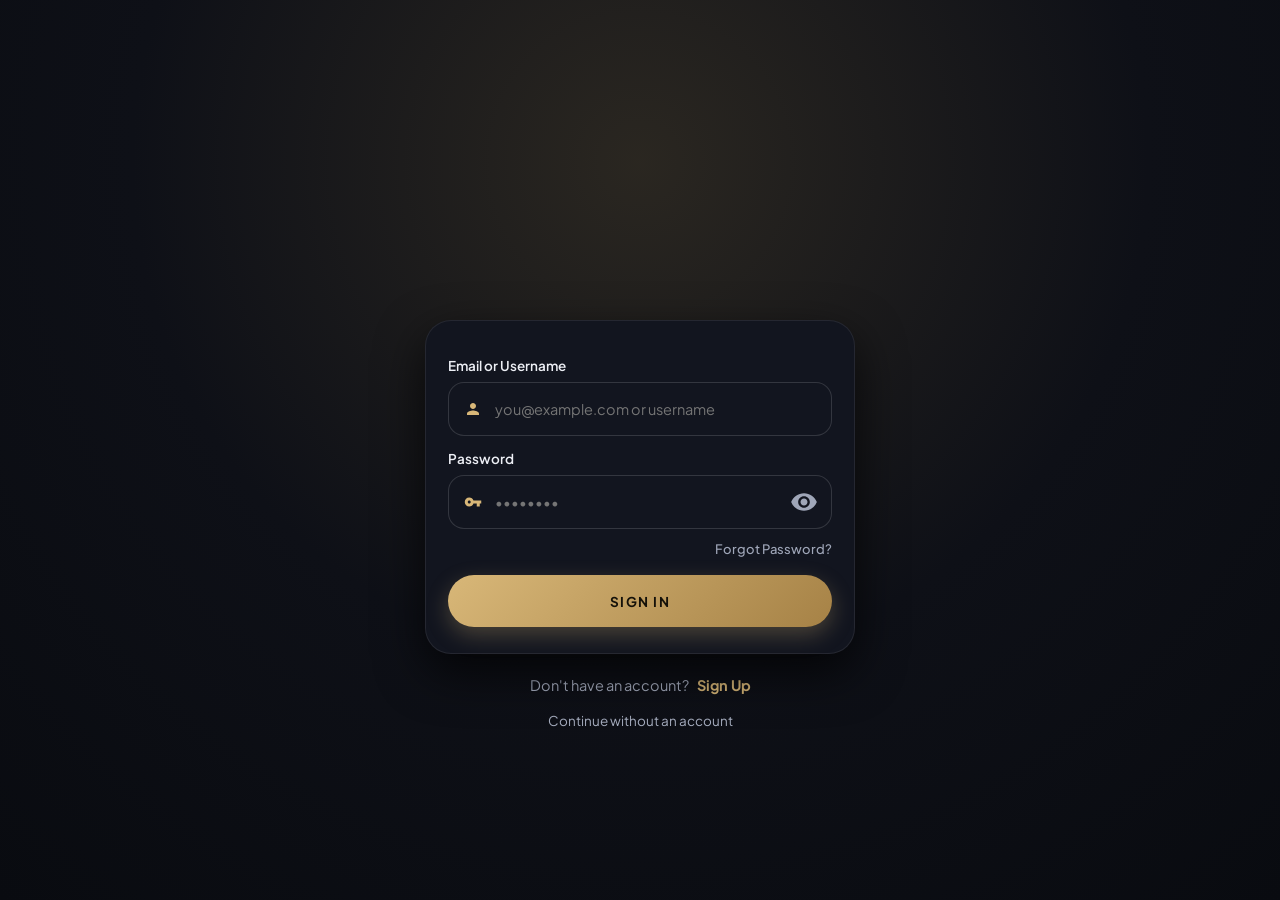
==== commit a54bbd8f: "feat: update theme system and add adult content filters - Introduce customizable accent presets and " ====
--- a/public/index.html
+++ b/public/index.html
@@ -1,14 +1,35 @@
 <!DOCTYPE html>
-<html lang="en" style="background-color:#09090f;">
+<html lang="en">
 <head>
   <meta charset="UTF-8" />
   <meta name="viewport" content="width=device-width, initial-scale=1.0, maximum-scale=1.0, user-scalable=no, viewport-fit=cover" />
   <title>Anime Universe — Track Anime &amp; Share Taste</title>
   <meta name="description" content="Track anime and donghua, follow weekly release schedules, rate with 5-star half-star precision, and share editorial review notes with the Anime Universe community." />
-  <meta name="theme-color" content="#09090f" />
+  <meta name="theme-color" content="#090B10" />
   <meta name="apple-mobile-web-app-capable" content="yes" />
   <meta name="apple-mobile-web-app-status-bar-style" content="black-translucent" />
   <meta name="apple-mobile-web-app-title" content="Anime Universe" />
+  <script>
+    (function () {
+      try {
+        var raw = localStorage.getItem('anime_universe_prefs');
+        var prefs = raw ? JSON.parse(raw) : {};
+        var mode = String(prefs.themeMode || 'DARK').toUpperCase();
+        var eff = mode === 'LIGHT'
+          ? 'light'
+          : mode === 'SYSTEM'
+            ? (window.matchMedia && window.matchMedia('(prefers-color-scheme: light)').matches ? 'light' : 'dark')
+            : 'dark';
+        document.documentElement.setAttribute('data-theme', eff);
+        document.documentElement.setAttribute('data-accent', String(prefs.accentTheme || 'GOLD').toUpperCase());
+        var meta = document.querySelector('meta[name="theme-color"]');
+        if (meta) meta.setAttribute('content', eff === 'light' ? '#F5F6FA' : '#090B10');
+      } catch (e) {
+        document.documentElement.setAttribute('data-theme', 'dark');
+        document.documentElement.setAttribute('data-accent', 'GOLD');
+      }
+    })();
+  </script>
   <link rel="manifest" href="/manifest.json" />
   <link rel="icon" type="image/png" sizes="192x192" href="/icon-192.png" />
   <link rel="icon" type="image/png" sizes="512x512" href="/icon-512.png" />
@@ -16,11 +37,11 @@
   <link rel="preconnect" href="https://fonts.googleapis.com" />
   <link rel="preconnect" href="https://fonts.gstatic.com" crossorigin />
   <link href="https://fonts.googleapis.com/css2?family=Cormorant+Garamond:ital,wght@0,500;0,600;0,700;1,400&family=Plus+Jakarta+Sans:wght@400;500;600;700;800&display=swap" rel="stylesheet" />
-  <link rel="stylesheet" href="/styles.css?v=2.21.0" />
+  <link rel="stylesheet" href="/styles.css?v=2.28.0" />
 </head>
-<body style="background-color:#09090f;">
+<body>
   <div id="app"></div>
   <script src="/assets-bundle.js"></script>
-  <script type="module" src="/app.js?v=2.21.0"></script>
+  <script type="module" src="/app.js?v=2.28.0"></script>
 </body>
 </html>
--- a/styles.css
+++ b/styles.css
@@ -9,76 +9,195 @@
   --bg-secondary: #0E1017;
   --card-bg: #12151F;
   --elevated-surface: #171B26;
-  --glass-surface: rgba(18, 21, 31, 0.92);
+  --glass-surface: rgba(18, 21, 31, 0.94);
+  --surface-pill: #151824;
+  --surface-pill-hover: #1D2233;
+  --surface-input: #12151F;
+  --surface-subtle: rgba(255, 255, 255, 0.055);
+  --surface-subtle-hover: rgba(255, 255, 255, 0.10);
+  --surface-modal: #08090E;
+  --surface-popover: rgba(18, 20, 30, 0.94);
+  --surface-overlay-badge: rgba(14, 16, 24, 0.90);
+
+  --accent-rgb: 216, 183, 120;
   --accent-primary: #D8B778;
   --accent-secondary: #A68246;
   --highlight: #F0D9A8;
-  --accent-soft: rgba(216, 183, 120, 0.15);
-  --accent-border: rgba(216, 183, 120, 0.45);
+  --accent-soft: rgba(var(--accent-rgb), 0.15);
+  --accent-soft-strong: rgba(var(--accent-rgb), 0.24);
+  --accent-border: rgba(var(--accent-rgb), 0.45);
+  --accent-glow: rgba(var(--accent-rgb), 0.28);
   --on-accent: #141109;
+
   --text-primary: #F5F2EB;
-  --text-secondary: #9FA6B8;
-  --text-muted: #687084;
-  --border-subtle: rgba(255, 255, 255, 0.07);
-  --border-strong: rgba(216, 183, 120, 0.32);
+  --text-secondary: #A6ADBF;
+  --text-muted: #767E94;
+  --text-tertiary: #767E94;
+
+  --border-subtle: rgba(255, 255, 255, 0.08);
+  --border-medium: rgba(255, 255, 255, 0.14);
+  --border-strong: rgba(var(--accent-rgb), 0.36);
+
   --success: #50C882;
   --warning: #E5A93C;
-  --error: #E55A6B;
+  --error: #F0646F;
+  --danger-soft: rgba(239, 68, 68, 0.16);
+  --danger-text: #FCA5A5;
+  --danger-border: rgba(239, 68, 68, 0.45);
+
+  --status-releasing-bg: rgba(52, 211, 153, 0.14);
+  --status-releasing-text: #6EE7B7;
+  --status-releasing-border: rgba(52, 211, 153, 0.42);
+  --status-upcoming-bg: rgba(var(--accent-rgb), 0.16);
+  --status-upcoming-text: var(--highlight);
+  --status-upcoming-border: rgba(var(--accent-rgb), 0.45);
+  --status-cancelled-bg: rgba(248, 113, 113, 0.15);
+  --status-cancelled-text: #FCA5A5;
+  --status-cancelled-border: rgba(248, 113, 113, 0.42);
+
+  --rank-1-bg: linear-gradient(135deg, rgba(251, 191, 36, 0.28), rgba(217, 119, 6, 0.24));
+  --rank-1-text: #FDE68A;
+  --rank-1-border: rgba(251, 191, 36, 0.55);
+  --rank-2-bg: linear-gradient(135deg, rgba(226, 232, 240, 0.24), rgba(148, 163, 184, 0.22));
+  --rank-2-text: #F1F5F9;
+  --rank-2-border: rgba(203, 213, 225, 0.5);
+  --rank-3-bg: linear-gradient(135deg, rgba(251, 146, 60, 0.24), rgba(180, 83, 9, 0.22));
+  --rank-3-text: #FDBA74;
+  --rank-3-border: rgba(251, 146, 60, 0.48);
+
+  --scrim-bottom: linear-gradient(180deg, transparent 0%, rgba(9, 11, 16, 0.88) 55%, var(--bg-main) 100%);
+  --skeleton-a: rgba(255, 255, 255, 0.055);
+  --skeleton-b: rgba(255, 255, 255, 0.12);
   --shadow-elevated: 0 18px 48px rgba(0, 0, 0, 0.72);
   color-scheme: dark;
 }
 
 [data-theme="light"] {
-  --bg-main: #F6F7FB;
+  --bg-main: #F5F6FA;
   --bg-secondary: #ECEEF5;
   --card-bg: #FFFFFF;
-  --elevated-surface: #E3E6F0;
-  --glass-surface: rgba(255, 255, 255, 0.90);
+  --elevated-surface: #E7EAF3;
+  --glass-surface: rgba(255, 255, 255, 0.94);
+  --surface-pill: #FFFFFF;
+  --surface-pill-hover: #E7EAF3;
+  --surface-input: #FFFFFF;
+  --surface-subtle: rgba(20, 23, 32, 0.055);
+  --surface-subtle-hover: rgba(20, 23, 32, 0.10);
+  --surface-modal: #FFFFFF;
+  --surface-popover: rgba(255, 255, 255, 0.98);
+  --surface-overlay-badge: rgba(255, 255, 255, 0.94);
+
+  --accent-rgb: 154, 103, 14;
   --accent-primary: #9A670E;
   --accent-secondary: #7B4F05;
   --highlight: #7B4F05;
-  --accent-soft: rgba(154, 103, 14, 0.12);
-  --accent-border: rgba(154, 103, 14, 0.36);
+  --accent-soft: rgba(var(--accent-rgb), 0.11);
+  --accent-soft-strong: rgba(var(--accent-rgb), 0.18);
+  --accent-border: rgba(var(--accent-rgb), 0.38);
+  --accent-glow: rgba(var(--accent-rgb), 0.20);
   --on-accent: #FFFFFF;
+
   --text-primary: #141720;
-  --text-secondary: #4C5366;
-  --text-muted: #687084;
-  --border-subtle: rgba(20, 23, 32, 0.09);
-  --border-strong: rgba(154, 103, 14, 0.28);
+  --text-secondary: #485064;
+  --text-muted: #5F677D;
+  --text-tertiary: #5F677D;
+
+  --border-subtle: rgba(20, 23, 32, 0.10);
+  --border-medium: rgba(20, 23, 32, 0.18);
+  --border-strong: rgba(var(--accent-rgb), 0.36);
+
   --success: #127A4E;
   --warning: #A66208;
   --error: #C43040;
-  --shadow-elevated: 0 16px 40px rgba(20, 23, 32, 0.12);
+  --danger-soft: rgba(196, 48, 64, 0.10);
+  --danger-text: #B42333;
+  --danger-border: rgba(196, 48, 64, 0.42);
+
+  --status-releasing-bg: rgba(18, 122, 78, 0.11);
+  --status-releasing-text: #0F6A43;
+  --status-releasing-border: rgba(18, 122, 78, 0.38);
+  --status-upcoming-bg: rgba(var(--accent-rgb), 0.12);
+  --status-upcoming-text: var(--highlight);
+  --status-upcoming-border: rgba(var(--accent-rgb), 0.38);
+  --status-cancelled-bg: rgba(196, 48, 64, 0.11);
+  --status-cancelled-text: #B42333;
+  --status-cancelled-border: rgba(196, 48, 64, 0.38);
+
+  --rank-1-bg: #FEF3C7;
+  --rank-1-text: #92400E;
+  --rank-1-border: #D97706;
+  --rank-2-bg: #E2E8F0;
+  --rank-2-text: #334155;
+  --rank-2-border: #94A3B8;
+  --rank-3-bg: #FFEDD5;
+  --rank-3-text: #9A3412;
+  --rank-3-border: #EA580C;
+
+  --scrim-bottom: linear-gradient(180deg, transparent 0%, rgba(245, 246, 250, 0.88) 55%, var(--bg-main) 100%);
+  --skeleton-a: rgba(20, 23, 32, 0.065);
+  --skeleton-b: rgba(20, 23, 32, 0.13);
+  --shadow-elevated: 0 14px 36px rgba(20, 23, 32, 0.12);
   color-scheme: light;
 }
 
-/* Accent Theme Palettes */
+/* Accent Theme Palettes — Dark Mode */
+[data-accent="GOLD"][data-theme="dark"] {
+  --accent-rgb: 216, 183, 120;
+  --accent-primary: #D8B778;
+  --accent-secondary: #A68246;
+  --highlight: #F0D9A8;
+  --on-accent: #141109;
+}
 [data-accent="ROSE"][data-theme="dark"] {
+  --accent-rgb: 244, 143, 177;
   --accent-primary: #F48FB1;
   --accent-secondary: #C25E82;
   --highlight: #FBCFE8;
-  --accent-soft: rgba(244, 143, 177, 0.15);
-  --accent-border: rgba(244, 143, 177, 0.42);
-  --border-strong: rgba(244, 143, 177, 0.28);
   --on-accent: #1F0913;
 }
 [data-accent="EMERALD"][data-theme="dark"] {
+  --accent-rgb: 92, 224, 152;
   --accent-primary: #5CE098;
   --accent-secondary: #229A60;
   --highlight: #B8F7D4;
-  --accent-soft: rgba(92, 224, 152, 0.14);
-  --accent-border: rgba(92, 224, 152, 0.42);
-  --border-strong: rgba(92, 224, 152, 0.28);
   --on-accent: #041E11;
 }
 [data-accent="INDIGO"][data-theme="dark"] {
+  --accent-rgb: 147, 168, 255;
   --accent-primary: #93A8FF;
   --accent-secondary: #5B73E8;
   --highlight: #DCE4FF;
-  --accent-soft: rgba(147, 168, 255, 0.15);
-  --accent-border: rgba(147, 168, 255, 0.42);
-  --border-strong: rgba(147, 168, 255, 0.28);
   --on-accent: #080E2C;
+}
+
+/* Accent Theme Palettes — Light Mode (WCAG-AA contrast on alabaster/white) */
+[data-accent="GOLD"][data-theme="light"] {
+  --accent-rgb: 154, 103, 14;
+  --accent-primary: #9A670E;
+  --accent-secondary: #7B4F05;
+  --highlight: #7B4F05;
+  --on-accent: #FFFFFF;
+}
+[data-accent="ROSE"][data-theme="light"] {
+  --accent-rgb: 173, 46, 117;
+  --accent-primary: #AD2E75;
+  --accent-secondary: #8C215C;
+  --highlight: #851D57;
+  --on-accent: #FFFFFF;
+}
+[data-accent="EMERALD"][data-theme="light"] {
+  --accent-rgb: 18, 122, 78;
+  --accent-primary: #127A4E;
+  --accent-secondary: #0E613E;
+  --highlight: #0D5939;
+  --on-accent: #FFFFFF;
+}
+[data-accent="INDIGO"][data-theme="light"] {
+  --accent-rgb: 79, 62, 212;
+  --accent-primary: #4F3ED4;
+  --accent-secondary: #3E2EB8;
+  --highlight: #3B2AB0;
+  --on-accent: #FFFFFF;
 }
 
 * {
@@ -206,7 +325,7 @@
   height: 46px;
   border-radius: 16px;
   background: var(--card-bg);
-  border: 1px solid rgba(255, 255, 255, 0.10);
+  border: 1px solid var(--border-subtle);
   color: var(--text-secondary);
   display: flex;
   align-items: center;
@@ -243,8 +362,8 @@
   color: var(--text-primary);
 }
 .sidebar-item.active {
-  background: rgba(216, 183, 120, 0.14);
-  border-color: rgba(216, 183, 120, 0.45);
+  background: rgba(var(--accent-rgb), 0.14);
+  border-color: rgba(var(--accent-rgb), 0.45);
   color: var(--highlight);
   font-weight: 600;
 }
@@ -326,7 +445,7 @@
   right: 0;
   bottom: 0;
   padding: 10px 16px calc(10px + env(safe-area-inset-bottom, 0px));
-  background: linear-gradient(180deg, transparent 0%, rgba(9, 11, 16, 0.88) 55%, var(--bg-main) 100%);
+  background: var(--scrim-bottom);
   z-index: 60;
   justify-content: center;
   pointer-events: none;
@@ -461,7 +580,7 @@
   height: 44px;
   border-radius: 50%;
   background: var(--elevated-surface);
-  border: 1px solid rgba(255, 255, 255, 0.09);
+  border: 1px solid var(--border-subtle);
   color: var(--text-primary);
   display: inline-flex;
   align-items: center;
@@ -529,8 +648,8 @@
 
 .library-jump-pill {
   border-radius: 999px;
-  background: #151824;
-  border: 1px solid rgba(255, 255, 255, 0.08);
+  background: var(--surface-pill);
+  border: 1px solid var(--border-subtle);
   color: var(--accent-primary);
   padding: 7px 14px;
   font-size: 10.5px;
@@ -546,8 +665,8 @@
 
 .show-count-pill {
   border-radius: 999px;
-  background: #151824;
-  border: 1px solid rgba(255, 255, 255, 0.07);
+  background: var(--surface-pill);
+  border: 1px solid var(--border-subtle);
   color: var(--accent-primary);
   padding: 5px 12px;
   font-size: 10px;
@@ -576,8 +695,8 @@
   -webkit-user-select: none;
   -webkit-touch-callout: none;
   border-radius: 22px;
-  background: #151824;
-  border: 1px solid rgba(255, 255, 255, 0.08);
+  background: var(--surface-pill);
+  border: 1px solid var(--border-subtle);
   padding: 9px 10px;
   display: flex;
   flex-direction: column;
@@ -593,7 +712,7 @@
   border-color: var(--accent-border);
 }
 .week-day-pill.selected {
-  background: linear-gradient(180deg, rgba(216, 183, 120, 0.22), rgba(216, 183, 120, 0.08));
+  background: linear-gradient(180deg, rgba(var(--accent-rgb), 0.22), rgba(var(--accent-rgb), 0.08));
   border: 1.5px solid var(--accent-primary);
 }
 .week-day-pill.all-pill {
@@ -727,7 +846,7 @@
   gap: 4px;
   padding: 4px 9px;
   border-radius: 999px;
-  background: rgba(14, 16, 24, 0.92);
+  background: var(--surface-overlay-badge);
   border: 1px solid var(--accent-border);
   color: var(--text-primary);
   font-size: 11px;
@@ -801,7 +920,7 @@
 .capsule-stepper {
   width: 100%;
   border-radius: 999px;
-  background: #151824;
+  background: var(--surface-pill);
   padding: 4px;
   display: flex;
   align-items: center;
@@ -882,7 +1001,7 @@
   padding: 6px 4px;
   font-size: 10.5px;
   font-weight: 600;
-  background: #151824;
+  background: var(--surface-pill);
   color: var(--text-secondary);
   cursor: pointer;
   font-family: inherit;
@@ -912,7 +1031,7 @@
 .sentiment-pill.solid.boring { background: var(--warning); color: #2B1906; }
 .sentiment-pill.solid.waste  { background: var(--error); color: #FFFFFF; }
 
-.sentiment-pill.soft.cinema { background: rgba(216, 183, 120, 0.16); border: 1px solid rgba(216, 183, 120, 0.35); color: var(--accent-primary); }
+.sentiment-pill.soft.cinema { background: rgba(var(--accent-rgb), 0.16); border: 1px solid rgba(var(--accent-rgb), 0.35); color: var(--accent-primary); }
 .sentiment-pill.soft.worth  { background: rgba(80, 200, 130, 0.16); border: 1px solid rgba(80, 200, 130, 0.35); color: var(--success); }
 .sentiment-pill.soft.avg    { background: rgba(158, 166, 186, 0.16); border: 1px solid rgba(158, 166, 186, 0.35); color: #9EA6BA; }
 .sentiment-pill.soft.boring { background: rgba(229, 169, 60, 0.16); border: 1px solid rgba(229, 169, 60, 0.35); color: var(--warning); }
@@ -938,9 +1057,9 @@
   font-weight: 700;
   letter-spacing: 0.7px;
   font-family: inherit;
-  background: #151824;
+  background: var(--surface-pill);
   color: var(--text-secondary);
-  border: 1px solid rgba(255, 255, 255, 0.08);
+  border: 1px solid var(--border-subtle);
   cursor: pointer;
   display: inline-flex;
   align-items: center;
@@ -954,7 +1073,7 @@
   border-color: var(--accent-border);
 }
 .capsule-pill.active {
-  background: rgba(216, 183, 120, 0.15);
+  background: rgba(var(--accent-rgb), 0.15);
   color: var(--highlight);
   border-color: var(--accent-primary);
 }
@@ -972,19 +1091,19 @@
   height: 20px;
   padding: 0 6px;
   border-radius: 999px;
-  background: rgba(255, 255, 255, 0.06);
+  background: var(--surface-subtle);
   color: var(--text-secondary);
   font-size: 10.5px;
   font-weight: 700;
 }
 .capsule-pill.active .pill-count-circle {
-  background: rgba(14, 16, 24, 0.85);
-  color: var(--accent-primary);
+  background: var(--accent-soft-strong);
+  color: var(--highlight);
 }
 
 .sentiment-filter-pill .sent-name.cinema { color: var(--accent-primary); }
 .sentiment-filter-pill .sent-name.worth  { color: var(--success); }
-.sentiment-filter-pill .sent-name.avg    { color: #9EA6BA; }
+.sentiment-filter-pill .sent-name.avg    { color: var(--text-secondary); }
 .sentiment-filter-pill .sent-name.boring { color: var(--warning); }
 .sentiment-filter-pill .sent-name.waste  { color: var(--error); }
 .sentiment-filter-pill .sent-count { color: var(--text-secondary); font-weight: 600; }
@@ -998,8 +1117,8 @@
   width: 100%;
   height: 52px;
   border-radius: 999px;
-  background: #12151F;
-  border: 1px solid rgba(255, 255, 255, 0.08);
+  background: var(--surface-input);
+  border: 1px solid var(--border-subtle);
   color: var(--text-primary);
   padding: 0 44px 0 46px;
   font-size: 14px;
@@ -1051,8 +1170,8 @@
   height: 52px;
   border-radius: 999px;
   padding: 0 24px;
-  background: linear-gradient(90deg, #F5E1B8 0%, #DFBE7E 55%, #CEA760 100%);
-  color: #141109;
+  background: linear-gradient(135deg, var(--accent-primary) 0%, var(--accent-secondary) 100%);
+  color: var(--on-accent);
   border: none;
   font-size: 13.5px;
   font-weight: 700;
@@ -1063,6 +1182,12 @@
   justify-content: center;
   gap: 8px;
   cursor: pointer;
+  box-shadow: 0 8px 22px var(--accent-glow);
+  transition: transform 140ms ease, filter 140ms ease, box-shadow 140ms ease;
+}
+.btn-primary:hover:not(:disabled) {
+  filter: brightness(1.06);
+  transform: translateY(-1px);
 }
 .btn-primary:disabled {
   opacity: 0.45;
@@ -1098,8 +1223,8 @@
 }
 
 .community-review-card {
-  background: #12151F;
-  border: 1px solid rgba(255, 255, 255, 0.08);
+  background: var(--card-bg);
+  border: 1px solid var(--border-subtle);
   border-radius: 26px;
   padding: 20px;
   display: flex;
@@ -1113,7 +1238,7 @@
 }
 
 .review-quote-box {
-  background: #171B26;
+  background: var(--elevated-surface);
   border-radius: 16px;
   padding: 14px 16px;
   display: flex;
@@ -1139,8 +1264,8 @@
   height: 34px;
   padding: 0 12px;
   border-radius: 999px;
-  background: rgba(216, 183, 120, 0.14);
-  border: 1px solid rgba(216, 183, 120, 0.36);
+  background: rgba(var(--accent-rgb), 0.14);
+  border: 1px solid rgba(var(--accent-rgb), 0.36);
   color: var(--highlight);
   font-size: 12.5px;
   font-weight: 700;
@@ -1153,7 +1278,7 @@
   transition: background 0.16s ease, border-color 0.16s ease, transform 0.16s ease;
 }
 .community-comment-btn:hover {
-  background: rgba(216, 183, 120, 0.24);
+  background: rgba(var(--accent-rgb), 0.24);
   border-color: var(--accent-primary);
   transform: translateY(-1px);
 }
@@ -1182,8 +1307,8 @@
 }
 
 .community-comment-item {
-  background: #141824;
-  border: 1px solid rgba(255, 255, 255, 0.08);
+  background: var(--bg-secondary);
+  border: 1px solid var(--border-subtle);
   border-radius: 18px;
   padding: 13px 14px;
   display: flex;
@@ -1192,8 +1317,8 @@
 }
 
 .community-comment-composer {
-  background: #131722;
-  border: 1px solid rgba(216, 183, 120, 0.28);
+  background: var(--bg-secondary);
+  border: 1px solid rgba(var(--accent-rgb), 0.28);
   border-radius: 18px;
   padding: 12px 14px;
   display: flex;
@@ -1208,7 +1333,7 @@
 .auth-viewport {
   min-height: 100vh;
   width: 100%;
-  background: radial-gradient(circle at 50% 18%, rgba(216, 183, 120, 0.16), rgba(14, 16, 23, 0.96) 52%, #090B10 100%);
+  background: radial-gradient(circle at 50% 18%, rgba(var(--accent-rgb), 0.16), var(--bg-secondary) 52%, var(--bg-main) 100%);
   display: flex;
   flex-direction: column;
   align-items: center;
@@ -1233,17 +1358,17 @@
   object-fit: contain;
   z-index: 3;
   pointer-events: none;
-  filter: drop-shadow(0 12px 24px rgba(0, 0, 0, 0.65));
+  filter: drop-shadow(0 12px 24px rgba(0, 0, 0, 0.35));
 }
 
 .glass-auth-card {
   position: relative;
   z-index: 2;
-  background: #11131C;
-  border: 1px solid rgba(255, 255, 255, 0.09);
+  background: var(--card-bg);
+  border: 1px solid var(--border-subtle);
   border-radius: 26px;
   padding: 36px 22px 26px;
-  box-shadow: 0 24px 64px rgba(0, 0, 0, 0.78);
+  box-shadow: var(--shadow-elevated);
   display: flex;
   flex-direction: column;
   gap: 14px;
@@ -1293,9 +1418,9 @@
   width: 100%;
   height: 54px;
   border-radius: 16px;
-  background: #141722;
-  border: 1px solid rgba(255, 255, 255, 0.14);
-  color: #F5F2EB;
+  background: var(--surface-input);
+  border: 1px solid var(--border-medium);
+  color: var(--text-primary);
   padding: 0 16px;
   font-size: 14.5px;
   font-family: inherit;
@@ -1370,11 +1495,11 @@
   height: 74px;
   border-radius: 50%;
   padding: 3px;
-  border: 1.5px solid rgba(255, 255, 255, 0.18);
+  border: 1.5px solid var(--border-medium);
 }
 .avatar-carousel-item.selected .avatar-ring-wrap {
-  border: 2.5px solid #F6D89E;
-  box-shadow: 0 0 20px rgba(216, 183, 120, 0.48);
+  border: 2.5px solid var(--accent-primary);
+  box-shadow: 0 0 20px rgba(var(--accent-rgb), 0.48);
 }
 .avatar-ring-wrap img {
   width: 100%;
@@ -1390,9 +1515,9 @@
   width: 22px;
   height: 22px;
   border-radius: 50%;
-  background: #D8B778;
-  border: 2px solid #0E0E14;
-  color: #070604;
+  background: var(--accent-primary);
+  border: 2px solid var(--bg-secondary);
+  color: var(--on-accent);
   font-size: 12px;
   font-weight: 900;
   display: flex;
@@ -1438,8 +1563,8 @@
 
 .downloads-hero-card {
   position: relative;
-  background: radial-gradient(circle at 88% 12%, rgba(216, 183, 120, 0.20), transparent 52%),
-              linear-gradient(145deg, #141824 0%, #10131C 100%);
+  background: radial-gradient(circle at 88% 12%, rgba(var(--accent-rgb), 0.18), transparent 52%),
+              var(--card-bg);
   border: 1px solid var(--border-strong);
   border-radius: 26px;
   padding: 26px 24px;
@@ -1458,7 +1583,7 @@
   gap: 7px;
   padding: 5px 12px;
   border-radius: 999px;
-  background: rgba(216, 183, 120, 0.14);
+  background: rgba(var(--accent-rgb), 0.14);
   border: 1px solid var(--accent-border);
   color: var(--highlight);
   font-size: 10px;
@@ -1490,7 +1615,7 @@
 .download-platform-card {
   position: relative;
   background: var(--card-bg);
-  border: 1px solid rgba(255, 255, 255, 0.08);
+  border: 1px solid var(--border-subtle);
   border-radius: 26px;
   padding: 24px 22px;
   display: flex;
@@ -1508,7 +1633,7 @@
 }
 
 .download-platform-card.recommended {
-  background: linear-gradient(180deg, rgba(216, 183, 120, 0.09) 0%, var(--card-bg) 42%);
+  background: linear-gradient(180deg, rgba(var(--accent-rgb), 0.09) 0%, var(--card-bg) 42%);
   border: 1.5px solid var(--accent-primary);
 }
 
@@ -1559,7 +1684,7 @@
 .platform-emblem.macos {
   color: var(--highlight);
   border-color: rgba(240, 217, 168, 0.38);
-  background: rgba(216, 183, 120, 0.12);
+  background: rgba(var(--accent-rgb), 0.12);
 }
 
 .download-meta-grid {
@@ -1567,7 +1692,7 @@
   grid-template-columns: repeat(3, minmax(0, 1fr));
   gap: 10px;
   background: var(--elevated-surface);
-  border: 1px solid rgba(255, 255, 255, 0.05);
+  border: 1px solid var(--border-subtle);
   border-radius: 18px;
   padding: 13px 14px;
 }
@@ -1598,8 +1723,8 @@
 }
 
 .download-os-box {
-  background: rgba(255, 255, 255, 0.025);
-  border: 1px solid rgba(255, 255, 255, 0.06);
+  background: var(--surface-subtle);
+  border: 1px solid var(--border-subtle);
   border-radius: 14px;
   padding: 10px 13px;
   display: flex;
@@ -1611,8 +1736,8 @@
   width: 100%;
   height: 52px;
   border-radius: 999px;
-  background: rgba(23, 27, 38, 0.9);
-  border: 1px dashed rgba(216, 183, 120, 0.42);
+  background: var(--elevated-surface);
+  border: 1px dashed rgba(var(--accent-rgb), 0.42);
   color: var(--highlight);
   font-size: 12.5px;
   font-weight: 700;
@@ -1640,7 +1765,7 @@
   width: 100%;
   height: 6px;
   border-radius: 999px;
-  background: rgba(255, 255, 255, 0.08);
+  background: var(--surface-subtle);
   overflow: hidden;
 }
 
@@ -1705,8 +1830,8 @@
   width: 100%;
   height: 9px;
   border-radius: 999px;
-  background: rgba(255, 255, 255, 0.08);
-  box-shadow: inset 0 1.5px 4px rgba(0, 0, 0, 0.58), 0 0 0 1px rgba(255, 255, 255, 0.07);
+  background: var(--surface-subtle);
+  box-shadow: inset 0 1px 3px rgba(0, 0, 0, 0.18), 0 0 0 1px var(--border-subtle);
   overflow: visible;
   pointer-events: none;
 }
@@ -1722,8 +1847,8 @@
   height: 100%;
   width: var(--slider-pct, 0%);
   border-radius: 999px;
-  background: linear-gradient(90deg, #9d7534 0%, #d8b778 52%, #f0d79f 100%);
-  box-shadow: 0 0 12px rgba(216, 183, 120, 0.35), inset 0 1px 0 rgba(255, 249, 232, 0.38);
+  background: linear-gradient(90deg, var(--accent-secondary) 0%, var(--accent-primary) 60%, var(--highlight) 100%);
+  box-shadow: 0 0 12px rgba(var(--accent-rgb), 0.35);
   pointer-events: none;
   will-change: width;
 }
@@ -1739,9 +1864,9 @@
   width: 26px;
   height: 26px;
   border-radius: 50%;
-  background: radial-gradient(circle at 34% 28%, #fff6dc 0%, #e5c484 48%, #b3893f 100%);
-  border: 2.5px solid #0c0d14;
-  box-shadow: 0 3px 12px rgba(216, 183, 120, 0.62), 0 0 0 1px rgba(247, 224, 174, 0.45);
+  background: linear-gradient(135deg, var(--highlight) 0%, var(--accent-primary) 55%, var(--accent-secondary) 100%);
+  border: 2.5px solid var(--card-bg);
+  box-shadow: 0 3px 12px rgba(var(--accent-rgb), 0.55), 0 0 0 1px rgba(var(--accent-rgb), 0.45);
   transform: translate(-50%, -50%) scale(1);
   transition: transform 0.18s cubic-bezier(0.22, 1, 0.36, 1), box-shadow 0.2s ease;
   pointer-events: none;
@@ -1766,8 +1891,8 @@
   width: 7px;
   height: 7px;
   border-radius: 50%;
-  background: rgba(255, 253, 245, 0.96);
-  box-shadow: 0 0 6px rgba(255, 247, 224, 0.85);
+  background: var(--on-accent);
+  opacity: 0.72;
   transform: translate(-50%, -50%);
 }
 
@@ -1779,15 +1904,15 @@
   opacity: 0;
   padding: 4px 10px;
   border-radius: 999px;
-  background: linear-gradient(135deg, rgba(22, 24, 36, 0.96), rgba(14, 15, 23, 0.98));
-  border: 1px solid rgba(216, 183, 120, 0.65);
-  color: #f9e4b4;
+  background: var(--card-bg);
+  border: 1px solid var(--accent-border);
+  color: var(--highlight);
   font-size: 12px;
   font-weight: 800;
   letter-spacing: 0.2px;
   white-space: nowrap;
   font-variant-numeric: tabular-nums;
-  box-shadow: 0 6px 18px rgba(0, 0, 0, 0.55), 0 0 12px rgba(216, 183, 120, 0.28);
+  box-shadow: var(--shadow-elevated);
   pointer-events: none;
   transition: opacity 0.16s ease, transform 0.18s cubic-bezier(0.22, 1, 0.36, 1);
 }
@@ -1797,12 +1922,12 @@
 }
 
 .smooth-rating-slider.is-dragging .smooth-rating-slider-fill {
-  box-shadow: 0 0 20px rgba(216, 183, 120, 0.62), inset 0 1px 0 rgba(255, 249, 232, 0.6);
+  box-shadow: 0 0 18px rgba(var(--accent-rgb), 0.55);
 }
 
 .smooth-rating-slider.is-dragging .smooth-rating-slider-thumb {
   transform: translate(-50%, -50%) scale(1.18);
-  box-shadow: 0 0 0 9px rgba(216, 183, 120, 0.22), 0 4px 22px rgba(216, 183, 120, 0.88);
+  box-shadow: 0 0 0 9px rgba(var(--accent-rgb), 0.22), 0 4px 20px rgba(var(--accent-rgb), 0.75);
 }
 
 .smooth-rating-slider.is-dragging .smooth-rating-slider-bubble {
@@ -1811,7 +1936,7 @@
 }
 
 .smooth-rating-slider:focus-visible .smooth-rating-slider-thumb {
-  box-shadow: 0 0 0 6px rgba(216, 183, 120, 0.35);
+  box-shadow: 0 0 0 6px rgba(var(--accent-rgb), 0.35);
 }
 
 .smooth-rating-slider-scale {
@@ -1893,7 +2018,7 @@
 }
 
 .community-quick-rate-btn:hover {
-  background: rgba(216, 183, 120, 0.24);
+  background: rgba(var(--accent-rgb), 0.24);
   transform: translateY(-1px);
 }
 
@@ -1958,7 +2083,7 @@
 
 .prev-version-card {
   background: var(--elevated-surface);
-  border: 1px solid rgba(255, 255, 255, 0.06);
+  border: 1px solid var(--border-subtle);
   border-radius: 20px;
   padding: 16px 18px;
   display: flex;
@@ -1991,12 +2116,12 @@
 
 .stepper-center-count.editable-ep-trigger:hover {
   border-color: var(--accent-border);
-  background: rgba(216, 183, 120, 0.08);
+  background: rgba(var(--accent-rgb), 0.08);
 }
 
 .capsule-stepper.editing {
   border: 1px solid var(--accent-primary);
-  box-shadow: 0 0 0 2px rgba(216, 183, 120, 0.16);
+  box-shadow: 0 0 0 2px rgba(var(--accent-rgb), 0.16);
   gap: 4px;
   padding: 3px 5px;
 }
@@ -2297,7 +2422,7 @@
   position: absolute;
   inset: 14px;
   border-radius: 50%;
-  background: radial-gradient(circle, rgba(216, 183, 120, 0.24) 0%, rgba(216, 183, 120, 0) 70%);
+  background: radial-gradient(circle, rgba(var(--accent-rgb), 0.24) 0%, rgba(var(--accent-rgb), 0) 70%);
   opacity: 0;
   transform: scale(0.86);
   transition: opacity 0.24s ease, transform 0.24s ease;
@@ -2315,7 +2440,7 @@
 }
 
 .sandrone-mascot-btn:focus-visible {
-  box-shadow: 0 0 0 2px rgba(216, 183, 120, 0.55);
+  box-shadow: 0 0 0 2px rgba(var(--accent-rgb), 0.55);
 }
 
 .sandrone-mascot-btn:active,
@@ -2329,7 +2454,7 @@
 }
 
 .sandrone-mascot-btn.is-playing .sandrone-mascot-img {
-  filter: drop-shadow(0 8px 18px rgba(216, 183, 120, 0.34));
+  filter: drop-shadow(0 8px 18px rgba(var(--accent-rgb), 0.34));
 }
 
 .sandrone-mascot-img {
@@ -2378,8 +2503,8 @@
   padding: 10px 14px;
   margin: 4px 0 12px;
   border-radius: 16px;
-  background: linear-gradient(135deg, rgba(216, 183, 120, 0.14) 0%, rgba(18, 21, 31, 0.92) 100%);
-  border: 1px solid rgba(216, 183, 120, 0.42);
+  background: linear-gradient(135deg, rgba(var(--accent-rgb), 0.14) 0%, var(--card-bg) 100%);
+  border: 1px solid rgba(var(--accent-rgb), 0.42);
 }
 
 .community-user-by-label {
@@ -2405,8 +2530,8 @@
   gap: 6px;
   padding: 4px 10px 4px 5px;
   border-radius: 999px;
-  background: rgba(216, 183, 120, 0.18);
-  border: 1px solid rgba(216, 183, 120, 0.55);
+  background: rgba(var(--accent-rgb), 0.18);
+  border: 1px solid rgba(var(--accent-rgb), 0.55);
   color: var(--highlight);
   font-size: 12.5px;
   font-weight: 600;
@@ -2416,7 +2541,7 @@
 }
 
 .community-user-applied-chip:hover {
-  background: rgba(216, 183, 120, 0.28);
+  background: rgba(var(--accent-rgb), 0.28);
 }
 
 .community-user-applied-chip .chip-close-x {
@@ -2440,12 +2565,12 @@
   color: var(--text-muted);
   padding: 2px 8px;
   border-radius: 999px;
-  background: rgba(255, 255, 255, 0.05);
+  background: var(--surface-subtle);
 }
 
 .community-user-clear-btn {
   background: none;
-  border: 1px solid rgba(255, 255, 255, 0.14);
+  border: 1px solid var(--border-medium);
   color: var(--text-secondary);
   border-radius: 999px;
   padding: 4px 11px;
@@ -2465,9 +2590,9 @@
   margin: 4px 0 14px;
   padding: 14px 16px;
   border-radius: 20px;
-  background: #12151f;
-  border: 1px solid rgba(216, 183, 120, 0.26);
-  box-shadow: 0 12px 28px rgba(0, 0, 0, 0.32);
+  background: var(--card-bg);
+  border: 1px solid rgba(var(--accent-rgb), 0.26);
+  box-shadow: var(--shadow-elevated);
 }
 
 .community-user-picker-header {
@@ -2495,7 +2620,7 @@
   padding: 5px 11px 5px 6px;
   border-radius: 999px;
   background: var(--elevated-surface);
-  border: 1px solid rgba(255, 255, 255, 0.08);
+  border: 1px solid var(--border-subtle);
   color: var(--text-secondary);
   font-size: 12.5px;
   font-weight: 500;
@@ -2505,12 +2630,12 @@
 }
 
 .community-user-option-pill:hover {
-  border-color: rgba(216, 183, 120, 0.45);
+  border-color: rgba(var(--accent-rgb), 0.45);
   color: var(--text-primary);
 }
 
 .community-user-option-pill.selected {
-  background: rgba(216, 183, 120, 0.2);
+  background: rgba(var(--accent-rgb), 0.2);
   border-color: var(--accent-primary);
   color: var(--highlight);
   font-weight: 600;
@@ -2523,7 +2648,7 @@
 .community-user-order-badge {
   font-size: 10px;
   font-weight: 800;
-  color: #12151f;
+  color: var(--on-accent);
   background: var(--accent-primary);
   border-radius: 999px;
   padding: 1px 6px;
@@ -2666,7 +2791,7 @@
 }
 
 .mention-autocomplete-item:hover {
-  background: rgba(216, 183, 120, 0.14);
+  background: rgba(var(--accent-rgb), 0.14);
 }
 
 .discussion-comment-card {
@@ -2691,7 +2816,7 @@
 .discussion-mention-tag {
   color: var(--accent-primary);
   font-weight: 700;
-  background: rgba(216, 183, 120, 0.12);
+  background: rgba(var(--accent-rgb), 0.12);
   padding: 1px 6px;
   border-radius: 8px;
 }
@@ -2739,7 +2864,7 @@
 
 .reply-thread-card {
   border-radius: 16px;
-  background: rgba(9, 11, 16, 0.48);
+  background: var(--bg-secondary);
   border: 1px solid var(--border-subtle);
   overflow: hidden;
 }
@@ -2752,7 +2877,7 @@
   width: 100%;
   padding: 10px 12px;
   border: none;
-  background: rgba(216, 183, 120, 0.06);
+  background: rgba(var(--accent-rgb), 0.06);
   color: var(--text-primary);
   cursor: pointer;
   text-align: left;
@@ -2761,7 +2886,7 @@
 }
 
 .reply-thread-header:hover {
-  background: rgba(216, 183, 120, 0.11);
+  background: rgba(var(--accent-rgb), 0.11);
 }
 
 .reply-thread-body {
@@ -2794,7 +2919,7 @@
   max-width: 85%;
   padding: 8px 12px;
   border-radius: 4px 16px 16px 16px;
-  background: rgba(255, 255, 255, 0.045);
+  background: var(--surface-subtle);
   border: 1px solid var(--border-subtle);
   display: flex;
   flex-direction: column;
@@ -2803,8 +2928,8 @@
 
 .reply-chat-bubble.is-own {
   border-radius: 16px 4px 16px 16px;
-  background: rgba(216, 183, 120, 0.12);
-  border-color: rgba(216, 183, 120, 0.34);
+  background: rgba(var(--accent-rgb), 0.12);
+  border-color: rgba(var(--accent-rgb), 0.34);
 }
 
 .reply-chat-meta {
@@ -2872,7 +2997,7 @@
 }
 
 .reply-chat-join-btn:hover {
-  background: rgba(216, 183, 120, 0.1);
+  background: rgba(var(--accent-rgb), 0.1);
 }
 
 .discussion-inline-reply-box,
@@ -2880,7 +3005,7 @@
   margin-top: 6px;
   padding: 10px 12px;
   border-radius: 16px;
-  background: rgba(216, 183, 120, 0.06);
+  background: rgba(var(--accent-rgb), 0.06);
   border: 1px solid var(--accent-border);
   display: flex;
   flex-direction: column;
@@ -2927,7 +3052,7 @@
   border-radius: 6px;
   background: rgba(239, 68, 68, 0.18);
   border: 1px solid #ef4444;
-  color: #fca5a5;
+  color: var(--danger-text);
   font-size: 10.5px;
   font-weight: 800;
   letter-spacing: 0.4px;
@@ -2936,16 +3061,16 @@
 
 .highlight-pulse {
   border-color: var(--accent-primary) !important;
-  box-shadow: 0 0 0 2px rgba(216, 183, 120, 0.35), 0 8px 24px rgba(216, 183, 120, 0.16);
+  box-shadow: 0 0 0 2px rgba(var(--accent-rgb), 0.35), 0 8px 24px rgba(var(--accent-rgb), 0.16);
   animation: discussionHighlightPulse 1.8s ease-out;
 }
 
 @keyframes discussionHighlightPulse {
   0% {
-    box-shadow: 0 0 0 4px rgba(216, 183, 120, 0.65);
+    box-shadow: 0 0 0 4px rgba(var(--accent-rgb), 0.65);
   }
   100% {
-    box-shadow: 0 0 0 2px rgba(216, 183, 120, 0.25);
+    box-shadow: 0 0 0 2px rgba(var(--accent-rgb), 0.25);
   }
 }
 
@@ -2969,7 +3094,7 @@
 }
 
 .notification-item.unread {
-  background: linear-gradient(135deg, rgba(216, 183, 120, 0.1), var(--card-bg));
+  background: linear-gradient(135deg, rgba(var(--accent-rgb), 0.1), var(--card-bg));
   border-color: var(--accent-border);
 }
 
@@ -3037,7 +3162,7 @@
   border-radius: 999px;
   background: rgba(239, 68, 68, 0.14);
   border: 1px solid rgba(239, 68, 68, 0.45);
-  color: #fca5a5;
+  color: var(--danger-text);
   font-size: 11px;
   font-weight: 600;
 }
@@ -3059,16 +3184,16 @@
   gap: 6px;
   padding: 3px 10px;
   border-radius: 999px;
-  background: rgba(216, 183, 120, 0.16);
-  border: 1px solid rgba(216, 183, 120, 0.52);
+  background: rgba(var(--accent-rgb), 0.16);
+  border: 1px solid rgba(var(--accent-rgb), 0.52);
   color: var(--highlight);
   font-size: 11.5px;
   font-weight: 600;
 }
 
 .tag-chip.posted {
-  background: rgba(216, 183, 120, 0.09);
-  border-color: rgba(216, 183, 120, 0.3);
+  background: rgba(var(--accent-rgb), 0.09);
+  border-color: rgba(var(--accent-rgb), 0.3);
   color: var(--accent-primary);
   font-size: 11px;
   padding: 2px 9px;
@@ -3101,11 +3226,11 @@
   min-width: 196px;
   padding: 6px;
   border-radius: 16px;
-  background: rgba(18, 20, 30, 0.78);
+  background: var(--surface-popover);
   backdrop-filter: blur(18px);
   -webkit-backdrop-filter: blur(18px);
-  border: 1px solid rgba(232, 200, 143, 0.28);
-  box-shadow: 0 18px 42px rgba(0, 0, 0, 0.68);
+  border: 1px solid rgba(var(--accent-rgb), 0.28);
+  box-shadow: var(--shadow-elevated);
   display: flex;
   flex-direction: column;
   gap: 2px;
@@ -3134,7 +3259,7 @@
 }
 
 .discussion-ctx-item:hover {
-  background: rgba(216, 183, 120, 0.15);
+  background: rgba(var(--accent-rgb), 0.15);
   color: var(--highlight);
 }
 
@@ -3143,8 +3268,8 @@
 }
 
 .discussion-ctx-item.danger:hover {
-  background: rgba(239, 68, 68, 0.15);
-  color: #fca5a5;
+  background: var(--danger-soft);
+  color: var(--danger-text);
 }
 
 .community-modal-tabs {
@@ -3160,7 +3285,7 @@
   height: 38px;
   padding: 0 12px;
   border-radius: 999px;
-  background: rgba(255, 255, 255, 0.03);
+  background: var(--surface-subtle);
   border: 1px solid var(--border-subtle);
   color: var(--text-secondary);
   font-size: 12.5px;
@@ -3170,13 +3295,13 @@
 }
 
 .community-modal-tab-btn.active {
-  background: rgba(216, 183, 120, 0.18);
-  border-color: rgba(216, 183, 120, 0.65);
+  background: rgba(var(--accent-rgb), 0.18);
+  border-color: rgba(var(--accent-rgb), 0.65);
   color: var(--highlight);
 }
 
 .community-modal-tab-btn:hover {
-  border-color: rgba(216, 183, 120, 0.45);
+  border-color: rgba(var(--accent-rgb), 0.45);
   color: var(--text-primary);
 }
 
@@ -3197,8 +3322,8 @@
   height: 28px;
   padding: 0 10px;
   border-radius: 999px;
-  background: rgba(216, 183, 120, 0.14);
-  border: 1px solid rgba(216, 183, 120, 0.45);
+  background: rgba(var(--accent-rgb), 0.14);
+  border: 1px solid rgba(var(--accent-rgb), 0.45);
   color: var(--highlight);
   font-size: 11.5px;
   font-weight: 600;
@@ -3207,7 +3332,7 @@
 }
 
 .community-note-reply-btn:hover {
-  background: rgba(216, 183, 120, 0.26);
+  background: rgba(var(--accent-rgb), 0.26);
   border-color: var(--accent-primary);
 }
 
@@ -3218,8 +3343,8 @@
   height: 28px;
   padding: 0 10px;
   border-radius: 999px;
-  background: rgba(255, 255, 255, 0.06);
-  border: 1px solid rgba(216, 183, 120, 0.42);
+  background: var(--surface-subtle);
+  border: 1px solid rgba(var(--accent-rgb), 0.42);
   color: var(--accent-primary);
   font-size: 11.5px;
   font-weight: 600;
@@ -3228,7 +3353,7 @@
 }
 
 .community-note-edit-btn:hover {
-  background: rgba(216, 183, 120, 0.22);
+  background: rgba(var(--accent-rgb), 0.22);
   border-color: var(--accent-primary);
   color: var(--highlight);
 }
@@ -3240,8 +3365,8 @@
   margin-top: 6px;
   padding: 12px;
   border-radius: 16px;
-  background: rgba(255, 255, 255, 0.03);
-  border: 1px solid rgba(216, 183, 120, 0.28);
+  background: var(--surface-subtle);
+  border: 1px solid rgba(var(--accent-rgb), 0.28);
 }
 
 /* ==========================================================================
@@ -3257,9 +3382,9 @@
   gap: 0 !important;
   border-radius: 30px !important;
   overflow: hidden !important;
-  background: radial-gradient(ellipse 400px 300px at 50% -10%, rgba(232, 200, 143, 0.1), transparent 70%), #06070B !important;
-  border: 1px solid rgba(232, 200, 143, 0.22) !important;
-  box-shadow: 0 28px 80px rgba(0, 0, 0, 0.85), 0 0 0 1px rgba(255, 255, 255, 0.05) !important;
+  background: radial-gradient(ellipse 400px 300px at 50% -10%, rgba(var(--accent-rgb), 0.10), transparent 70%), var(--surface-modal) !important;
+  border: 1px solid var(--border-strong) !important;
+  box-shadow: var(--shadow-elevated) !important;
   display: flex !important;
   flex-direction: column !important;
 }
@@ -3269,7 +3394,7 @@
   display: flex;
   gap: 15px;
   align-items: flex-start;
-  border-bottom: 1px solid rgba(255, 255, 255, 0.06);
+  border-bottom: 1px solid var(--border-subtle);
   flex-shrink: 0;
   position: relative;
 }
@@ -3279,7 +3404,7 @@
   height: 86px;
   border-radius: 10px;
   object-fit: cover;
-  box-shadow: 0 8px 24px rgba(0, 0, 0, 0.6), 0 0 0 1px rgba(255, 255, 255, 0.1);
+  box-shadow: 0 8px 20px rgba(0, 0, 0, 0.24), 0 0 0 1px var(--border-subtle);
   flex-shrink: 0;
   cursor: pointer;
 }
@@ -3293,7 +3418,7 @@
 .hub-eyebrow {
   font-size: 8.5px;
   font-weight: 800;
-  color: #E8C88F;
+  color: var(--accent-primary);
   letter-spacing: 2px;
   text-transform: uppercase;
   margin-bottom: 5px;
@@ -3310,7 +3435,7 @@
   font-family: 'Cormorant Garamond', Georgia, serif;
   font-size: 21px;
   font-weight: 600;
-  color: #F8F4EB;
+  color: var(--text-primary);
   line-height: 1.15;
   display: -webkit-box;
   -webkit-line-clamp: 2;
@@ -3324,13 +3449,13 @@
   align-items: center;
   gap: 8px;
   font-size: 11.5px;
-  color: #9A9AA8;
+  color: var(--text-secondary);
   font-weight: 500;
   flex-wrap: wrap;
 }
 
 .hub-avg {
-  color: #E8C88F;
+  color: var(--accent-primary);
   font-weight: 700;
   display: inline-flex;
   align-items: center;
@@ -3341,9 +3466,9 @@
   width: 34px;
   height: 34px;
   border-radius: 50%;
-  background: rgba(255, 255, 255, 0.06);
-  border: 1px solid rgba(255, 255, 255, 0.09);
-  color: #F8F4EB;
+  background: var(--surface-subtle);
+  border: 1px solid var(--border-subtle);
+  color: var(--text-primary);
   display: grid;
   place-items: center;
   cursor: pointer;
@@ -3353,15 +3478,15 @@
 }
 
 .hub-close:hover {
-  background: rgba(232, 200, 143, 0.16);
-  border-color: rgba(232, 200, 143, 0.4);
-  color: #F5E4BE;
+  background: rgba(var(--accent-rgb), 0.16);
+  border-color: rgba(var(--accent-rgb), 0.4);
+  color: var(--highlight);
 }
 
 .hub-tabs {
   display: flex;
   padding: 0 20px;
-  border-bottom: 1px solid rgba(255, 255, 255, 0.06);
+  border-bottom: 1px solid var(--border-subtle);
   gap: 24px;
   flex-shrink: 0;
 }
@@ -3370,7 +3495,7 @@
   padding: 13px 0;
   font-size: 13px;
   font-weight: 600;
-  color: #9A9AA8;
+  color: var(--text-secondary);
   background: none;
   border: none;
   cursor: pointer;
@@ -3382,11 +3507,11 @@
 }
 
 .hub-tab:hover {
-  color: #F8F4EB;
+  color: var(--text-primary);
 }
 
 .hub-tab.active {
-  color: #E8C88F;
+  color: var(--accent-primary);
 }
 
 .hub-tab.active::after {
@@ -3396,7 +3521,7 @@
   left: 0;
   right: 0;
   height: 2px;
-  background: #E8C88F;
+  background: var(--accent-primary);
   border-radius: 2px 2px 0 0;
 }
 
@@ -3420,8 +3545,8 @@
 
 .hub-reviews-composer {
   padding: 12px 18px 16px;
-  border-top: 1px solid rgba(255, 255, 255, 0.06);
-  background: rgba(10, 10, 16, 0.94);
+  border-top: 1px solid var(--border-subtle);
+  background: var(--surface-modal);
   display: flex;
   flex-direction: column;
   gap: 8px;
@@ -3439,8 +3564,8 @@
 
 .livtrak-chat-shell.inline-detail-chat {
   border-radius: 24px;
-  border: 1px solid rgba(255, 255, 255, 0.08);
-  background: radial-gradient(ellipse 360px 240px at 50% -15%, rgba(232, 200, 143, 0.07), transparent 72%), #08090E;
+  border: 1px solid var(--border-subtle);
+  background: radial-gradient(ellipse 360px 240px at 50% -15%, rgba(var(--accent-rgb), 0.08), transparent 72%), var(--surface-modal);
   overflow: hidden;
   min-height: 360px;
   max-height: 620px;
@@ -3463,7 +3588,7 @@
 }
 
 .chat-messages::-webkit-scrollbar-thumb {
-  background: rgba(255, 255, 255, 0.12);
+  background: var(--border-medium);
   border-radius: 99px;
 }
 
@@ -3503,6 +3628,7 @@
 .c-msg-avatar-wrap {
   flex-shrink: 0;
   margin-top: 2px;
+  overflow: visible;
 }
 
 .c-bubble-wrap {
@@ -3520,17 +3646,23 @@
 .c-user {
   font-size: 11px;
   font-weight: 700;
-  color: #F5E4BE;
+  color: var(--highlight);
   margin-left: 4px;
   display: inline-flex;
   align-items: center;
   gap: 6px;
+}
+
+.c-user.mine {
+  margin-left: 0;
+  margin-right: 4px;
+  justify-content: flex-end;
 }
 
 .c-time {
   font-size: 10px;
   font-weight: 500;
-  color: #66667A;
+  color: var(--text-muted);
 }
 
 .c-bubble {
@@ -3538,11 +3670,11 @@
   min-height: 0;
   align-self: flex-start;
   border-radius: 16px 16px 16px 4px;
-  background: rgba(255, 255, 255, 0.05);
-  border: 1px solid rgba(255, 255, 255, 0.07);
+  background: var(--surface-subtle);
+  border: 1px solid var(--border-subtle);
   font-size: 13.5px;
   line-height: 1.4;
-  color: #F8F4EB;
+  color: var(--text-primary);
   word-break: break-word;
   white-space: normal;
   transition: border-color 180ms ease, box-shadow 180ms ease;
@@ -3556,20 +3688,20 @@
 .c-msg.mine .c-bubble {
   align-self: flex-end;
   border-radius: 16px 16px 4px 16px;
-  background: rgba(232, 200, 143, 0.15);
-  border-color: rgba(232, 200, 143, 0.3);
+  background: rgba(var(--accent-rgb), 0.15);
+  border-color: rgba(var(--accent-rgb), 0.3);
 }
 
 .c-bubble.highlight-pulse,
 .c-msg-group.highlight-pulse .c-bubble {
-  border-color: #E8C88F !important;
-  box-shadow: 0 0 0 2px rgba(232, 200, 143, 0.35), 0 0 22px rgba(232, 200, 143, 0.25) !important;
+  border-color: var(--accent-primary) !important;
+  box-shadow: 0 0 0 2px rgba(var(--accent-rgb), 0.35), 0 0 22px rgba(var(--accent-rgb), 0.25) !important;
 }
 
 .c-bubble .mention {
-  color: #E8C88F;
+  color: var(--accent-primary);
   font-weight: 600;
-  background: rgba(232, 200, 143, 0.13);
+  background: rgba(var(--accent-rgb), 0.13);
   padding: 1px 6px;
   border-radius: 6px;
   display: inline-block;
@@ -3578,7 +3710,7 @@
 .c-micro-action {
   background: none;
   border: none;
-  color: #9A9AA8;
+  color: var(--text-secondary);
   font-size: 10.5px;
   font-weight: 600;
   cursor: pointer;
@@ -3588,11 +3720,11 @@
 }
 
 .c-micro-action:hover {
-  color: #E8C88F;
+  color: var(--accent-primary);
 }
 
 .c-micro-action.danger:hover {
-  color: #E85555;
+  color: var(--error);
 }
 
 /* CUSTOM CIRCULAR EMOJIS + SHIMMER PLACEHOLDER */
@@ -3607,7 +3739,7 @@
   margin: 0 2px;
   overflow: hidden;
   position: relative;
-  background: rgba(255, 255, 255, 0.06);
+  background: var(--surface-subtle);
   flex-shrink: 0;
 }
 
@@ -3655,11 +3787,11 @@
 }
 
 .c-solo-emoji.highlight-pulse {
-  box-shadow: 0 0 0 2px #E8C88F, 0 0 22px rgba(232, 200, 143, 0.35);
+  box-shadow: 0 0 0 2px var(--accent-primary), 0 0 22px rgba(var(--accent-rgb), 0.35);
 }
 
 .c-solo-unicode-emoji.highlight-pulse {
-  text-shadow: 0 0 18px rgba(232, 200, 143, 0.6);
+  text-shadow: 0 0 18px rgba(var(--accent-rgb), 0.6);
 }
 
 .c-quote-preview {
@@ -3672,9 +3804,9 @@
   padding: 5px 8px;
   margin-bottom: 4px;
   border-radius: 10px;
-  background: rgba(255, 255, 255, 0.055);
-  border: 1px solid rgba(255, 255, 255, 0.08);
-  border-left: 3px solid #E8C88F;
+  background: var(--surface-subtle);
+  border: 1px solid var(--border-subtle);
+  border-left: 3px solid var(--accent-primary);
   cursor: pointer;
   font-family: inherit;
   transition: background 140ms ease, border-color 140ms ease;
@@ -3687,20 +3819,20 @@
 }
 
 .c-quote-preview:hover {
-  background: rgba(232, 200, 143, 0.14);
-  border-color: rgba(232, 200, 143, 0.35);
+  background: rgba(var(--accent-rgb), 0.14);
+  border-color: rgba(var(--accent-rgb), 0.35);
 }
 
 .c-quote-author {
   font-size: 11px;
   font-weight: 700;
   line-height: 1.2;
-  color: #E8C88F;
+  color: var(--accent-primary);
 }
 
 .c-quote-text {
   font-size: 11.5px;
-  color: #C7C7D2;
+  color: var(--text-secondary);
   line-height: 1.3;
   display: flex;
   flex-wrap: wrap;
@@ -3716,9 +3848,9 @@
   cursor: pointer;
   font-family: inherit;
   font-size: inherit;
-  color: #E8C88F;
+  color: var(--accent-primary);
   font-weight: 600;
-  background: rgba(232, 200, 143, 0.14);
+  background: rgba(var(--accent-rgb), 0.14);
   padding: 1px 6px;
   border-radius: 6px;
   display: inline-block;
@@ -3726,24 +3858,24 @@
 }
 
 .c-mention-btn:hover {
-  background: rgba(232, 200, 143, 0.28);
+  background: rgba(var(--accent-rgb), 0.28);
 }
 
 .tag-chip.posted.clickable-tag {
   cursor: pointer;
-  border: 1px solid rgba(232, 200, 143, 0.32);
+  border: 1px solid rgba(var(--accent-rgb), 0.32);
   transition: background 120ms ease;
 }
 
 .tag-chip.posted.clickable-tag:hover {
-  background: rgba(232, 200, 143, 0.24);
+  background: rgba(var(--accent-rgb), 0.24);
 }
 
 .custom-emoji-slot.loading::before {
   content: "";
   position: absolute;
   inset: 0;
-  background: linear-gradient(110deg, rgba(255, 255, 255, 0.04) 25%, rgba(232, 200, 143, 0.18) 50%, rgba(255, 255, 255, 0.04) 75%);
+  background: linear-gradient(110deg, var(--skeleton-a) 25%, rgba(var(--accent-rgb), 0.18) 50%, var(--skeleton-a) 75%);
   background-size: 200% 100%;
   animation: livtrakEmojiShimmer 1.1s linear infinite;
 }
@@ -3770,7 +3902,7 @@
 .custom-emoji-fallback {
   font-size: 11px;
   font-weight: 700;
-  color: #E8C88F;
+  color: var(--accent-primary);
   user-select: none;
 }
 
@@ -3781,11 +3913,11 @@
   left: 16px;
   right: 16px;
   margin-bottom: 8px;
-  background: #14141E;
-  border: 1px solid rgba(232, 200, 143, 0.34);
+  background: var(--card-bg);
+  border: 1px solid rgba(var(--accent-rgb), 0.34);
   border-radius: 16px;
   padding: 6px;
-  box-shadow: 0 -10px 30px rgba(0, 0, 0, 0.82);
+  box-shadow: var(--shadow-elevated);
   display: none;
   flex-direction: column;
   gap: 2px;
@@ -3806,7 +3938,7 @@
   border-radius: 10px;
   background: transparent;
   border: none;
-  color: #F8F4EB;
+  color: var(--text-primary);
   cursor: pointer;
   width: 100%;
   text-align: left;
@@ -3815,28 +3947,28 @@
 }
 
 .m-opt:hover {
-  background: rgba(232, 200, 143, 0.15);
+  background: rgba(var(--accent-rgb), 0.15);
 }
 
 .m-name {
   font-size: 13px;
   font-weight: 600;
-  color: #F8F4EB;
+  color: var(--text-primary);
 }
 
 .m-tag-hint {
   margin-left: auto;
   font-size: 11px;
   font-weight: 700;
-  color: #E8C88F;
+  color: var(--accent-primary);
 }
 
 /* CUSTOM EMOJI TRAY (DYNAMIC TOP EMOJIS + 6-COL LAZY GRID) */
 .emoji-tray {
   display: none;
   flex-direction: column;
-  background: #0E0E16;
-  border-top: 1px solid rgba(255, 255, 255, 0.08);
+  background: var(--bg-secondary);
+  border-top: 1px solid var(--border-subtle);
   padding: 12px 16px 14px;
   flex-shrink: 0;
   position: relative;
@@ -3859,7 +3991,7 @@
   font-weight: 800;
   letter-spacing: 1.5px;
   text-transform: uppercase;
-  color: #9A9AA8;
+  color: var(--text-secondary);
 }
 
 .emoji-top-bar {
@@ -3868,7 +4000,7 @@
   overflow-x: auto;
   padding-bottom: 10px;
   margin-bottom: 10px;
-  border-bottom: 1px solid rgba(255, 255, 255, 0.06);
+  border-bottom: 1px solid var(--border-subtle);
   scrollbar-width: none;
 }
 
@@ -3890,7 +4022,7 @@
 }
 
 .emoji-grid::-webkit-scrollbar-thumb {
-  background: rgba(255, 255, 255, 0.14);
+  background: var(--border-medium);
   border-radius: 99px;
 }
 
@@ -3898,8 +4030,8 @@
   width: 42px;
   height: 42px;
   border-radius: 50%;
-  background: rgba(255, 255, 255, 0.04);
-  border: 1px solid rgba(255, 255, 255, 0.07);
+  background: var(--surface-subtle);
+  border: 1px solid var(--border-subtle);
   display: grid;
   place-items: center;
   cursor: pointer;
@@ -3912,7 +4044,7 @@
 
 .emoji-btn:hover {
   transform: scale(1.1);
-  border-color: rgba(232, 200, 143, 0.55);
+  border-color: rgba(var(--accent-rgb), 0.55);
 }
 
 .emoji-btn:active {
@@ -3938,11 +4070,11 @@
   justify-content: space-between;
   gap: 10px;
   padding: 8px 16px;
-  background: rgba(232, 200, 143, 0.09);
-  border-top: 1px solid rgba(232, 200, 143, 0.24);
-  border-left: 3px solid #E8C88F;
+  background: rgba(var(--accent-rgb), 0.09);
+  border-top: 1px solid rgba(var(--accent-rgb), 0.24);
+  border-left: 3px solid var(--accent-primary);
   font-size: 12px;
-  color: #F5E4BE;
+  color: var(--highlight);
 }
 
 .chat-reply-banner-quote {
@@ -3955,7 +4087,7 @@
 
 .chat-reply-banner-snippet {
   font-size: 11.5px;
-  color: #CFCFD8;
+  color: var(--text-secondary);
   white-space: nowrap;
   overflow: hidden;
   text-overflow: ellipsis;
@@ -3967,8 +4099,8 @@
   flex-wrap: wrap;
   gap: 6px;
   padding: 6px 16px 2px;
-  background: #0A0A10;
-  border-top: 1px solid rgba(255, 255, 255, 0.05);
+  background: var(--surface-modal);
+  border-top: 1px solid var(--border-subtle);
 }
 
 .chat-composer-emoji-chip {
@@ -3977,27 +4109,27 @@
   gap: 5px;
   padding: 2px 8px 2px 3px;
   border-radius: 999px;
-  background: rgba(232, 200, 143, 0.12);
-  border: 1px solid rgba(232, 200, 143, 0.3);
+  background: rgba(var(--accent-rgb), 0.12);
+  border: 1px solid rgba(var(--accent-rgb), 0.3);
   font-size: 11px;
-  color: #F5E4BE;
+  color: var(--highlight);
 }
 
 .chat-input-bar {
   padding: 12px 16px 16px;
-  border-top: 1px solid rgba(255, 255, 255, 0.06);
+  border-top: 1px solid var(--border-subtle);
   display: flex;
   gap: 10px;
   align-items: flex-end;
-  background: rgba(8, 8, 12, 0.96);
+  background: var(--surface-modal);
   position: relative;
   z-index: 20;
 }
 
 .chat-input-wrap {
   flex: 1;
-  background: #14141E;
-  border: 1px solid rgba(255, 255, 255, 0.1);
+  background: var(--surface-input);
+  border: 1px solid var(--border-medium);
   border-radius: 22px;
   padding: 8px 12px;
   display: flex;
@@ -4007,13 +4139,13 @@
 }
 
 .chat-input-wrap:focus-within {
-  border-color: rgba(232, 200, 143, 0.55);
+  border-color: rgba(var(--accent-rgb), 0.55);
 }
 
 .emoji-toggle-btn {
   background: none;
   border: none;
-  color: #9A9AA8;
+  color: var(--text-secondary);
   cursor: pointer;
   display: grid;
   place-items: center;
@@ -4024,14 +4156,14 @@
 
 .emoji-toggle-btn:hover,
 .emoji-toggle-btn.active {
-  color: #E8C88F;
+  color: var(--accent-primary);
 }
 
 .chat-input {
   flex: 1;
   background: none;
   border: none;
-  color: #F8F4EB;
+  color: var(--text-primary);
   font-family: inherit;
   font-size: 13.5px;
   outline: none;
@@ -4042,21 +4174,21 @@
 }
 
 .chat-input::placeholder {
-  color: #66667A;
+  color: var(--text-muted);
 }
 
 .chat-send {
   width: 40px;
   height: 40px;
   border-radius: 50%;
-  background: #E8C88F;
+  background: var(--accent-primary);
   border: none;
-  color: #030304;
+  color: var(--on-accent);
   display: grid;
   place-items: center;
   cursor: pointer;
   flex-shrink: 0;
-  box-shadow: 0 4px 16px rgba(232, 200, 143, 0.35);
+  box-shadow: 0 4px 16px rgba(var(--accent-rgb), 0.35);
   transition: transform 120ms ease, opacity 120ms ease;
 }
 
@@ -4078,23 +4210,49 @@
    ========================================================================== */
 
 .community-view-switcher {
+  position: relative;
   display: inline-flex;
   align-items: center;
   gap: 6px;
   padding: 4px;
   border-radius: 999px;
-  background: rgba(255, 255, 255, 0.04);
+  background: var(--surface-subtle);
   border: 1px solid var(--border-subtle);
   margin-bottom: 14px;
+  max-width: 100%;
+  overflow-x: auto;
+  scrollbar-width: none;
+}
+
+.community-view-switcher::-webkit-scrollbar {
+  display: none;
+}
+
+.community-view-slider {
+  position: absolute;
+  top: 4px;
+  left: 0;
+  height: 36px;
+  border-radius: 999px;
+  background: rgba(var(--accent-rgb), 0.2);
+  box-shadow: inset 0 0 0 1px rgba(var(--accent-rgb), 0.56), 0 4px 14px rgba(var(--accent-rgb), 0.14);
+  pointer-events: none;
+  z-index: 0;
+  opacity: 0;
+  transition: transform 320ms cubic-bezier(0.22, 1, 0.36, 1), width 320ms cubic-bezier(0.22, 1, 0.36, 1), opacity 160ms ease;
+  will-change: transform, width;
 }
 
 .community-view-tab {
   position: relative;
+  z-index: 1;
   display: inline-flex;
   align-items: center;
   gap: 8px;
   height: 36px;
-  padding: 0 16px;
+  padding: 0 15px;
+  white-space: nowrap;
+  flex-shrink: 0;
   border-radius: 999px;
   border: none;
   background: transparent;
@@ -4103,13 +4261,52 @@
   font-weight: 600;
   cursor: pointer;
   font-family: inherit;
-  transition: all 140ms ease;
+  transition: color 200ms ease, transform 140ms ease;
+}
+
+.community-view-tab:active {
+  transform: scale(0.97);
 }
 
 .community-view-tab.active {
-  background: rgba(232, 200, 143, 0.18);
+  background: transparent;
   color: var(--highlight);
-  box-shadow: inset 0 0 0 1px rgba(232, 200, 143, 0.52);
+  box-shadow: none;
+}
+
+.community-section-stage {
+  position: relative;
+  will-change: transform, opacity;
+}
+
+.community-section-stage.slide-from-right {
+  animation: commSlideFromRight 280ms cubic-bezier(0.22, 1, 0.36, 1) both;
+}
+
+.community-section-stage.slide-from-left {
+  animation: commSlideFromLeft 280ms cubic-bezier(0.22, 1, 0.36, 1) both;
+}
+
+@keyframes commSlideFromRight {
+  from {
+    opacity: 0.25;
+    transform: translate3d(26px, 0, 0);
+  }
+  to {
+    opacity: 1;
+    transform: translate3d(0, 0, 0);
+  }
+}
+
+@keyframes commSlideFromLeft {
+  from {
+    opacity: 0.25;
+    transform: translate3d(-26px, 0, 0);
+  }
+  to {
+    opacity: 1;
+    transform: translate3d(0, 0, 0);
+  }
 }
 
 .tagged-count-badge {
@@ -4150,13 +4347,13 @@
 
 .tagged-you-card:hover {
   transform: translateY(-1px);
-  border-color: rgba(232, 200, 143, 0.45);
+  border-color: rgba(var(--accent-rgb), 0.45);
   background: var(--elevated-surface);
 }
 
 .tagged-you-card.unread {
   border-color: rgba(239, 68, 68, 0.48);
-  background: linear-gradient(135deg, rgba(239, 68, 68, 0.08), rgba(232, 200, 143, 0.05));
+  background: linear-gradient(135deg, rgba(239, 68, 68, 0.08), rgba(var(--accent-rgb), 0.05));
 }
 
 .tagged-you-thumb {
@@ -4189,9 +4386,9 @@
   font-weight: 800;
   letter-spacing: 0.9px;
   text-transform: uppercase;
-  color: #E8C88F;
-  background: rgba(232, 200, 143, 0.12);
-  border: 1px solid rgba(232, 200, 143, 0.28);
+  color: var(--accent-primary);
+  background: rgba(var(--accent-rgb), 0.12);
+  border: 1px solid rgba(var(--accent-rgb), 0.28);
   border-radius: 999px;
   padding: 2px 8px;
 }
@@ -4261,11 +4458,9 @@
   max-width: 400px;
   padding: 30px 24px 24px;
   border-radius: 26px;
-  background: linear-gradient(165deg, #181B24 0%, #0F1117 100%);
-  border: 1px solid rgba(232, 200, 143, 0.32);
-  box-shadow:
-    0 24px 64px rgba(0, 0, 0, 0.78),
-    0 0 0 1px rgba(255, 255, 255, 0.05) inset;
+  background: var(--card-bg);
+  border: 1px solid var(--border-strong);
+  box-shadow: var(--shadow-elevated);
   text-align: center;
   display: flex;
   flex-direction: column;
@@ -4294,7 +4489,7 @@
   width: 240px;
   height: 160px;
   border-radius: 50%;
-  background: radial-gradient(circle, rgba(232, 200, 143, 0.2) 0%, rgba(232, 200, 143, 0) 72%);
+  background: radial-gradient(circle, rgba(var(--accent-rgb), 0.2) 0%, rgba(var(--accent-rgb), 0) 72%);
   pointer-events: none;
 }
 
@@ -4313,7 +4508,7 @@
   position: absolute;
   inset: 0;
   border-radius: 50%;
-  border: 1.5px solid rgba(232, 200, 143, 0.28);
+  border: 1.5px solid rgba(var(--accent-rgb), 0.28);
   pointer-events: none;
   animation: notifBellPulse 3s cubic-bezier(0.16, 1, 0.3, 1) infinite;
 }
@@ -4347,8 +4542,8 @@
   display: flex;
   align-items: center;
   justify-content: center;
-  background: radial-gradient(circle at 30% 25%, rgba(232, 200, 143, 0.26), rgba(232, 200, 143, 0.08) 70%);
-  border: 1px solid rgba(232, 200, 143, 0.44);
+  background: radial-gradient(circle at 30% 25%, rgba(var(--accent-rgb), 0.26), rgba(var(--accent-rgb), 0.08) 70%);
+  border: 1px solid rgba(var(--accent-rgb), 0.44);
   box-shadow:
     0 10px 24px rgba(0, 0, 0, 0.45),
     inset 0 1px 0 rgba(255, 255, 255, 0.16);
@@ -4357,7 +4552,7 @@
 .notif-perm-bell-svg {
   width: 34px;
   height: 34px;
-  color: #E8C88F;
+  color: var(--accent-primary);
   display: block;
   flex-shrink: 0;
   transform-origin: 50% 18%;
@@ -4390,7 +4585,7 @@
   top: 4px;
   right: 6px;
   z-index: 3;
-  color: #E8C88F;
+  color: var(--accent-primary);
   font-size: 12px;
   line-height: 1;
   pointer-events: none;
@@ -4474,20 +4669,20 @@
   height: 48px;
   border-radius: 999px;
   border: none;
-  background: linear-gradient(135deg, #F0D59C 0%, #D9B16B 100%);
-  color: #121318;
+  background: linear-gradient(135deg, var(--accent-primary) 0%, var(--accent-secondary) 100%);
+  color: var(--on-accent);
   font-size: 14px;
   font-weight: 800;
   letter-spacing: 0.3px;
   cursor: pointer;
   font-family: inherit;
-  box-shadow: 0 10px 24px rgba(232, 200, 143, 0.28);
+  box-shadow: 0 10px 24px var(--accent-glow);
   transition: transform 140ms ease, box-shadow 140ms ease, filter 140ms ease;
 }
 
 .notif-perm-btn-primary:hover:not(:disabled) {
   transform: translateY(-1px);
-  box-shadow: 0 14px 28px rgba(232, 200, 143, 0.36);
+  box-shadow: 0 14px 28px var(--accent-glow);
   filter: brightness(1.04);
 }
 
@@ -4500,8 +4695,8 @@
   width: 100%;
   height: 42px;
   border-radius: 999px;
-  border: 1px solid rgba(255, 255, 255, 0.1);
-  background: rgba(255, 255, 255, 0.03);
+  border: 1px solid var(--border-subtle);
+  background: var(--surface-subtle);
   color: var(--text-secondary);
   font-size: 13px;
   font-weight: 600;
@@ -4511,9 +4706,9 @@
 }
 
 .notif-perm-btn-secondary:hover:not(:disabled) {
-  background: rgba(255, 255, 255, 0.08);
+  background: var(--surface-subtle-hover);
   color: var(--text-primary);
-  border-color: rgba(232, 200, 143, 0.3);
+  border-color: var(--accent-border);
 }
 
 .notif-toggle-switch {
@@ -4522,16 +4717,16 @@
   height: 26px;
   border-radius: 999px;
   padding: 2px;
-  border: 1px solid rgba(255, 255, 255, 0.14);
-  background: rgba(255, 255, 255, 0.08);
+  border: 1px solid var(--border-medium);
+  background: var(--surface-subtle);
   cursor: pointer;
   flex-shrink: 0;
   transition: background 180ms ease, border-color 180ms ease;
 }
 
 .notif-toggle-switch.on {
-  background: linear-gradient(135deg, #E8C88F, #C9A25D);
-  border-color: rgba(232, 200, 143, 0.65);
+  background: linear-gradient(135deg, var(--accent-primary), var(--accent-secondary));
+  border-color: var(--accent-border);
 }
 
 .notif-toggle-knob {
@@ -4540,14 +4735,14 @@
   height: 20px;
   border-radius: 50%;
   background: #FFFFFF;
-  box-shadow: 0 2px 6px rgba(0, 0, 0, 0.35);
+  box-shadow: 0 2px 6px rgba(0, 0, 0, 0.28);
   transform: translateX(0);
   transition: transform 180ms cubic-bezier(0.22, 1, 0.36, 1);
 }
 
 .notif-toggle-switch.on .notif-toggle-knob {
   transform: translateX(20px);
-  background: #14151B;
+  background: var(--on-accent);
 }
 
 /* ============================================================================
@@ -4577,7 +4772,7 @@
 }
 
 .avatar-frames-section {
-  background: linear-gradient(155deg, rgba(216, 183, 120, 0.08), var(--card-bg) 52%, rgba(129, 140, 248, 0.06));
+  background: linear-gradient(155deg, rgba(var(--accent-rgb), 0.08), var(--card-bg) 52%, rgba(129, 140, 248, 0.06));
   border-color: var(--accent-border);
 }
 
@@ -4609,8 +4804,8 @@
 }
 
 .avatar-frames-status-pill.locked {
-  background: rgba(216, 183, 120, 0.14);
-  border: 1px solid rgba(216, 183, 120, 0.38);
+  background: rgba(var(--accent-rgb), 0.14);
+  border: 1px solid rgba(var(--accent-rgb), 0.38);
   color: var(--accent-primary);
 }
 
@@ -4632,7 +4827,7 @@
   flex: 1;
   height: 7px;
   border-radius: 999px;
-  background: rgba(255, 255, 255, 0.08);
+  background: var(--surface-subtle);
   overflow: hidden;
   border: 1px solid var(--border-subtle);
 }
@@ -4681,7 +4876,7 @@
 .avatar-frame-tile.selected {
   background: linear-gradient(160deg, var(--accent-soft), var(--elevated-surface));
   border-color: var(--accent-primary);
-  box-shadow: 0 8px 22px rgba(216, 183, 120, 0.22);
+  box-shadow: 0 8px 22px rgba(var(--accent-rgb), 0.22);
 }
 
 .avatar-frame-tile.is-locked {
@@ -4747,7 +4942,7 @@
   height: 22px;
   border-radius: 50%;
   background: rgba(15, 16, 24, 0.88);
-  border: 1px solid rgba(216, 183, 120, 0.45);
+  border: 1px solid rgba(var(--accent-rgb), 0.45);
   font-size: 11px;
   display: flex;
   align-items: center;
@@ -4778,7 +4973,7 @@
   gap: 12px;
   padding: 14px 16px;
   border-radius: 22px;
-  background: linear-gradient(145deg, rgba(216, 183, 120, 0.1), var(--card-bg) 56%, rgba(129, 140, 248, 0.08));
+  background: linear-gradient(145deg, rgba(var(--accent-rgb), 0.1), var(--card-bg) 56%, rgba(129, 140, 248, 0.08));
   border: 1px solid var(--accent-border);
   font-family: inherit;
   color: inherit;
@@ -4824,7 +5019,7 @@
   gap: 10px;
   padding: 16px 12px 12px;
   border-radius: 20px;
-  background: linear-gradient(155deg, rgba(216, 183, 120, 0.09), var(--elevated-surface));
+  background: linear-gradient(155deg, rgba(var(--accent-rgb), 0.09), var(--elevated-surface));
   border: 1px solid var(--border-subtle);
 }
 
@@ -4834,10 +5029,1139 @@
   padding: 2px 2px 4px;
 }
 
-
-
-
-
-
-
-
+/* ==========================================================================
+   COMMUNITY — RANDOM ANIME OF THE DAY
+   ========================================================================== */
+
+.daily-random-card {
+  position: relative;
+  overflow: hidden;
+  border-radius: 26px;
+  background: var(--card-bg);
+  border: 1px solid var(--border-strong);
+  box-shadow: var(--shadow-elevated);
+  margin-bottom: 18px;
+}
+
+.daily-random-banner {
+  position: absolute;
+  inset: 0 0 auto 0;
+  height: 190px;
+  background-size: cover;
+  background-position: center;
+  opacity: 0.18;
+  filter: blur(2px) saturate(1.1);
+  mask-image: linear-gradient(to bottom, rgba(0, 0, 0, 0.95), transparent);
+  -webkit-mask-image: linear-gradient(to bottom, rgba(0, 0, 0, 0.95), transparent);
+  pointer-events: none;
+}
+
+.daily-random-inner {
+  position: relative;
+  z-index: 1;
+  padding: 22px;
+  display: flex;
+  flex-direction: column;
+  gap: 18px;
+}
+
+.daily-random-header {
+  display: flex;
+  align-items: flex-start;
+  justify-content: space-between;
+  gap: 12px;
+  flex-wrap: wrap;
+}
+
+.daily-random-badge-row {
+  display: flex;
+  align-items: center;
+  gap: 8px;
+  flex-wrap: wrap;
+  margin-bottom: 6px;
+}
+
+.daily-pick-badge {
+  display: inline-flex;
+  align-items: center;
+  gap: 5px;
+  padding: 4px 11px;
+  border-radius: 999px;
+  background: var(--accent-soft);
+  border: 1px solid var(--accent-border);
+  color: var(--highlight);
+  font-size: 10.5px;
+  font-weight: 800;
+  letter-spacing: 0.08em;
+  text-transform: uppercase;
+}
+
+.daily-date-chip {
+  font-size: 11.5px;
+  color: var(--text-secondary);
+  font-weight: 600;
+}
+
+.daily-random-heading {
+  margin: 0;
+  font-size: 28px;
+  line-height: 1.12;
+  color: var(--text-primary);
+}
+
+.daily-random-main {
+  display: flex;
+  gap: 18px;
+  align-items: flex-start;
+}
+
+.daily-random-poster-wrap {
+  flex-shrink: 0;
+}
+
+.daily-random-poster {
+  width: 142px;
+  height: 204px;
+  border-radius: 18px;
+  object-fit: cover;
+  border: 1px solid var(--border-subtle);
+  box-shadow: 0 12px 28px rgba(0, 0, 0, 0.25);
+  display: block;
+}
+
+.daily-random-poster-fallback {
+  display: grid;
+  place-items: center;
+  background: var(--surface-subtle);
+  color: var(--accent-primary);
+  font-size: 28px;
+}
+
+.daily-random-info {
+  flex: 1;
+  min-width: 0;
+  display: flex;
+  flex-direction: column;
+  gap: 10px;
+}
+
+.daily-random-title {
+  margin: 0;
+  font-family: 'Cormorant Garamond', Georgia, serif;
+  font-size: 25px;
+  font-weight: 600;
+  line-height: 1.18;
+  color: var(--text-primary);
+}
+
+.daily-random-subtitle {
+  font-size: 12.5px;
+  color: var(--text-secondary);
+  margin-top: -6px;
+}
+
+.daily-random-stats-row {
+  display: flex;
+  flex-wrap: wrap;
+  gap: 8px;
+  align-items: center;
+}
+
+.daily-rating-pill {
+  display: inline-flex;
+  align-items: center;
+  gap: 4px;
+  padding: 5px 11px;
+  border-radius: 999px;
+  background: var(--accent-soft);
+  border: 1px solid var(--accent-border);
+  color: var(--highlight);
+  font-size: 12.5px;
+  font-weight: 700;
+  font-variant-numeric: tabular-nums;
+}
+
+.daily-meta-pill {
+  display: inline-flex;
+  align-items: center;
+  padding: 5px 10px;
+  border-radius: 999px;
+  background: var(--surface-subtle);
+  border: 1px solid var(--border-subtle);
+  color: var(--text-secondary);
+  font-size: 11.5px;
+  font-weight: 600;
+}
+
+.daily-meta-pill.status-releasing {
+  background: var(--status-releasing-bg);
+  border-color: var(--status-releasing-border);
+  color: var(--status-releasing-text);
+}
+
+.daily-meta-pill.status-not_yet_released {
+  background: var(--status-upcoming-bg);
+  border-color: var(--status-upcoming-border);
+  color: var(--status-upcoming-text);
+}
+
+.daily-meta-pill.status-cancelled {
+  background: var(--status-cancelled-bg);
+  border-color: var(--status-cancelled-border);
+  color: var(--status-cancelled-text);
+}
+
+.daily-genre-row {
+  display: flex;
+  flex-wrap: wrap;
+  gap: 6px;
+}
+
+.daily-genre-chip {
+  padding: 3px 9px;
+  border-radius: 999px;
+  background: var(--accent-soft);
+  border: 1px solid var(--accent-border);
+  color: var(--highlight);
+  font-size: 11px;
+  font-weight: 600;
+}
+
+.daily-random-description {
+  margin: 0;
+  font-size: 13.5px;
+  line-height: 1.55;
+  color: var(--text-secondary);
+  white-space: pre-line;
+}
+
+.daily-random-actions {
+  display: flex;
+  align-items: center;
+  gap: 10px;
+  padding-top: 2px;
+}
+
+.daily-details-toggle {
+  display: inline-flex;
+  align-items: center;
+  gap: 8px;
+  padding: 8px 16px;
+  border-radius: 999px;
+  background: var(--surface-subtle);
+  border: 1px solid var(--border-subtle);
+  color: var(--text-primary);
+  font-size: 12.5px;
+  font-weight: 600;
+  cursor: pointer;
+  font-family: inherit;
+  transition: background 140ms ease, border-color 140ms ease;
+}
+
+.daily-details-toggle:hover {
+  background: var(--accent-soft);
+  border-color: var(--accent-border);
+}
+
+.daily-chevron {
+  display: inline-block;
+  transition: transform 160ms ease;
+}
+
+.daily-chevron.open {
+  transform: rotate(180deg);
+}
+
+.daily-details-grid {
+  display: grid;
+  grid-template-columns: repeat(auto-fill, minmax(145px, 1fr));
+  gap: 10px;
+  padding: 14px;
+  border-radius: 18px;
+  background: var(--bg-secondary);
+  border: 1px solid var(--border-subtle);
+}
+
+.daily-detail-cell {
+  display: flex;
+  flex-direction: column;
+  gap: 3px;
+}
+
+.daily-detail-label {
+  font-size: 10.5px;
+  font-weight: 700;
+  letter-spacing: 0.06em;
+  text-transform: uppercase;
+  color: var(--text-muted);
+}
+
+.daily-detail-value {
+  font-size: 13px;
+  font-weight: 600;
+  color: var(--text-primary);
+}
+
+.daily-trailer-section {
+  display: flex;
+  flex-direction: column;
+  gap: 10px;
+  padding-top: 6px;
+  border-top: 1px solid var(--border-subtle);
+}
+
+.daily-trailer-header {
+  display: flex;
+  align-items: center;
+  justify-content: space-between;
+  gap: 10px;
+}
+
+.daily-trailer-label {
+  font-size: 11px;
+  font-weight: 800;
+  letter-spacing: 0.1em;
+  color: var(--text-muted);
+}
+
+.daily-yt-fallback-link {
+  font-size: 12px;
+  font-weight: 600;
+  color: var(--accent-primary);
+  text-decoration: none;
+}
+
+.daily-yt-fallback-link:hover {
+  text-decoration: underline;
+}
+
+.daily-trailer-poster-btn {
+  position: relative;
+  width: 100%;
+  aspect-ratio: 16 / 9;
+  padding: 0;
+  border: 1px solid var(--border-subtle);
+  border-radius: 18px;
+  overflow: hidden;
+  background: #09090f;
+  cursor: pointer;
+  display: block;
+}
+
+.daily-trailer-thumb {
+  width: 100%;
+  height: 100%;
+  object-fit: cover;
+  display: block;
+  transition: transform 220ms ease, filter 220ms ease;
+}
+
+.daily-trailer-poster-btn:hover .daily-trailer-thumb {
+  transform: scale(1.03);
+  filter: brightness(0.86);
+}
+
+.daily-trailer-overlay {
+  position: absolute;
+  inset: 0;
+  display: flex;
+  flex-direction: column;
+  align-items: center;
+  justify-content: center;
+  gap: 10px;
+  background: linear-gradient(180deg, rgba(9, 9, 15, 0.2), rgba(9, 9, 15, 0.62));
+}
+
+.daily-play-circle {
+  width: 60px;
+  height: 60px;
+  border-radius: 50%;
+  display: grid;
+  place-items: center;
+  padding-left: 4px;
+  background: var(--accent-primary);
+  color: var(--on-accent);
+  font-size: 22px;
+  box-shadow: 0 10px 28px rgba(0, 0, 0, 0.48);
+}
+
+.daily-play-caption {
+  padding: 4px 12px;
+  border-radius: 999px;
+  background: rgba(13, 14, 22, 0.78);
+  color: #FFFFFF;
+  font-size: 12px;
+  font-weight: 700;
+  letter-spacing: 0.03em;
+}
+
+.daily-trailer-player-wrap {
+  position: relative;
+  width: 100%;
+  aspect-ratio: 16 / 9;
+  border-radius: 18px;
+  overflow: hidden;
+  background: #000000;
+  border: 1px solid var(--border-subtle);
+}
+
+.daily-trailer-iframe {
+  width: 100%;
+  height: 100%;
+  border: 0;
+  display: block;
+}
+
+.daily-trailer-hint {
+  font-size: 12px;
+  color: var(--text-muted);
+}
+
+.daily-trailer-hint a {
+  color: var(--accent-primary);
+  text-decoration: underline;
+}
+
+.daily-trailer-unavailable {
+  padding: 18px;
+  border-radius: 14px;
+  background: var(--bg-secondary);
+  border: 1px solid var(--border-subtle);
+  color: var(--text-secondary);
+  font-size: 13px;
+  text-align: center;
+}
+
+/* Skeleton shimmer */
+.daily-random-skeleton {
+  padding: 22px;
+  display: flex;
+  flex-direction: column;
+  gap: 18px;
+}
+
+.skeleton-pill,
+.skeleton-line,
+.skeleton-poster,
+.skeleton-trailer {
+  background: linear-gradient(
+    90deg,
+    var(--skeleton-a) 25%,
+    var(--skeleton-b) 50%,
+    var(--skeleton-a) 75%
+  );
+  background-size: 200% 100%;
+  animation: auSkeletonPulse 1.4s ease-in-out infinite;
+  border-radius: 10px;
+}
+
+.skeleton-poster {
+  width: 142px;
+  height: 204px;
+  border-radius: 18px;
+  flex-shrink: 0;
+}
+
+.skeleton-trailer {
+  width: 100%;
+  aspect-ratio: 16 / 9;
+  border-radius: 18px;
+}
+
+@keyframes auSkeletonPulse {
+  0% { background-position: 200% 0; }
+  100% { background-position: -200% 0; }
+}
+
+@media (max-width: 600px) {
+  .daily-random-main {
+    flex-direction: column;
+    align-items: center;
+    text-align: center;
+  }
+  .daily-random-stats-row,
+  .daily-genre-row,
+  .daily-random-actions {
+    justify-content: center;
+  }
+}
+
+/* ==========================================================================
+   COMMUNITY — TOP ANIME SECTION (Unified Theme & Accent Tokens)
+   ========================================================================== */
+
+.top-anime-section {
+  display: flex;
+  flex-direction: column;
+  gap: 14px;
+  margin-bottom: 18px;
+}
+
+.top-anime-header-card {
+  padding: 18px 18px 20px;
+  border-radius: 24px;
+  background: var(--card-bg);
+  border: 1px solid var(--border-subtle);
+  display: flex;
+  flex-direction: column;
+  gap: 14px;
+}
+
+.top-anime-title-row {
+  display: flex;
+  align-items: center;
+  justify-content: space-between;
+  gap: 12px;
+  flex-wrap: wrap;
+}
+
+.top-anime-heading-group {
+  display: inline-flex;
+  align-items: center;
+  gap: 10px;
+}
+
+.top-anime-crown-icon {
+  width: 24px;
+  height: 24px;
+  color: var(--accent-primary);
+  flex-shrink: 0;
+}
+
+.top-anime-heading {
+  margin: 0;
+  font-size: 22px;
+  font-weight: 800;
+  letter-spacing: -0.01em;
+  color: var(--text-primary);
+}
+
+.top-source-toggle {
+  position: relative;
+  display: grid;
+  grid-template-columns: 1fr 1fr;
+  align-items: center;
+  padding: 3px;
+  min-width: 186px;
+  border-radius: 999px;
+  background: var(--bg-secondary);
+  border: 1px solid var(--border-subtle);
+  user-select: none;
+  touch-action: pan-y;
+}
+
+.top-source-slider {
+  position: absolute;
+  top: 3px;
+  bottom: 3px;
+  left: 3px;
+  width: calc(50% - 3px);
+  border-radius: 999px;
+  background: var(--accent-soft-strong);
+  box-shadow: inset 0 0 0 1px var(--accent-border), 0 4px 12px var(--accent-glow);
+  pointer-events: none;
+  z-index: 0;
+  transition: transform 300ms cubic-bezier(0.22, 1, 0.36, 1);
+  will-change: transform;
+}
+
+.top-source-slider.is-community {
+  transform: translate3d(0%, 0, 0);
+}
+
+.top-source-slider.is-all {
+  transform: translate3d(100%, 0, 0);
+}
+
+.top-source-btn {
+  position: relative;
+  z-index: 1;
+  padding: 6px 14px;
+  border-radius: 999px;
+  border: none;
+  background: transparent;
+  color: var(--text-secondary);
+  font-size: 12.5px;
+  font-weight: 700;
+  cursor: pointer;
+  font-family: inherit;
+  text-align: center;
+  transition: color 200ms ease;
+}
+
+.top-source-btn.active {
+  background: transparent;
+  color: var(--highlight);
+  box-shadow: none;
+}
+
+.top-pill-row {
+  display: flex;
+  flex-wrap: wrap;
+  gap: 8px;
+}
+
+.top-filter-pill {
+  padding: 9px 16px;
+  border-radius: 999px;
+  border: 1px solid var(--border-subtle);
+  background: var(--bg-secondary);
+  color: var(--text-secondary);
+  font-size: 13.5px;
+  font-weight: 600;
+  cursor: pointer;
+  font-family: inherit;
+  transition: background 140ms ease, color 140ms ease, border-color 140ms ease, transform 120ms ease;
+}
+
+.top-filter-pill:hover {
+  background: var(--surface-pill-hover);
+  color: var(--text-primary);
+}
+
+.top-filter-pill.active {
+  background: var(--accent-soft);
+  color: var(--highlight);
+  border-color: var(--accent-border);
+}
+
+.top-filter-divider {
+  height: 1px;
+  width: 100%;
+  background: var(--border-subtle);
+  margin: 2px 0;
+}
+
+.top-anime-list {
+  display: flex;
+  flex-direction: column;
+  gap: 10px;
+}
+
+.top-anime-row-card {
+  width: 100%;
+  text-align: left;
+  display: flex;
+  align-items: center;
+  gap: 14px;
+  padding: 12px 14px;
+  border-radius: 20px;
+  background: var(--card-bg);
+  border: 1px solid var(--border-subtle);
+  color: inherit;
+  font-family: inherit;
+  cursor: pointer;
+  transition: border-color 150ms ease, transform 130ms ease, background 150ms ease;
+}
+
+.top-anime-row-card:hover {
+  border-color: var(--accent-border);
+  background: var(--elevated-surface);
+  transform: translateY(-1px);
+}
+
+.top-skeleton-row {
+  cursor: default;
+}
+
+.top-rank-badge {
+  min-width: 38px;
+  height: 36px;
+  padding: 0 6px;
+  border-radius: 12px;
+  display: inline-flex;
+  align-items: center;
+  justify-content: center;
+  background: var(--bg-secondary);
+  border: 1px solid var(--border-subtle);
+  color: var(--text-secondary);
+  font-size: 13px;
+  font-weight: 800;
+  font-variant-numeric: tabular-nums;
+  flex-shrink: 0;
+}
+
+.top-rank-badge.rank-1 {
+  background: var(--rank-1-bg);
+  color: var(--rank-1-text);
+  border: 1px solid var(--rank-1-border);
+}
+
+.top-rank-badge.rank-2 {
+  background: var(--rank-2-bg);
+  color: var(--rank-2-text);
+  border: 1px solid var(--rank-2-border);
+}
+
+.top-rank-badge.rank-3 {
+  background: var(--rank-3-bg);
+  color: var(--rank-3-text);
+  border: 1px solid var(--rank-3-border);
+}
+
+.top-anime-poster {
+  width: 54px;
+  height: 76px;
+  border-radius: 11px;
+  object-fit: cover;
+  flex-shrink: 0;
+  border: 1px solid var(--border-subtle);
+}
+
+.top-anime-poster-fallback {
+  display: grid;
+  place-items: center;
+  background: var(--surface-subtle);
+  color: var(--accent-primary);
+}
+
+.top-anime-info {
+  flex: 1;
+  min-width: 0;
+  display: flex;
+  flex-direction: column;
+  gap: 5px;
+}
+
+.top-anime-name {
+  font-size: 15px;
+  font-weight: 700;
+  color: var(--text-primary);
+  display: -webkit-box;
+  -webkit-line-clamp: 2;
+  -webkit-box-orient: vertical;
+  overflow: hidden;
+  line-height: 1.28;
+}
+
+.top-anime-meta {
+  font-size: 12px;
+  color: var(--text-secondary);
+}
+
+.top-anime-genres {
+  display: flex;
+  flex-wrap: wrap;
+  gap: 5px;
+}
+
+.top-anime-genre-tag {
+  padding: 2px 8px;
+  border-radius: 999px;
+  background: var(--bg-secondary);
+  color: var(--text-secondary);
+  font-size: 10.5px;
+  font-weight: 600;
+}
+
+.top-anime-score-col {
+  display: flex;
+  flex-direction: column;
+  align-items: flex-end;
+  gap: 4px;
+  flex-shrink: 0;
+}
+
+.top-anime-score-pill {
+  display: inline-flex;
+  align-items: center;
+  gap: 3px;
+  padding: 5px 10px;
+  border-radius: 999px;
+  background: var(--accent-soft);
+  border: 1px solid var(--accent-border);
+  color: var(--highlight);
+  font-size: 12.5px;
+  font-weight: 700;
+  font-variant-numeric: tabular-nums;
+}
+
+.top-anime-votes {
+  font-size: 10.5px;
+  color: var(--text-muted);
+}
+
+/* ==========================================================================
+   APPEARANCE SETTINGS REDESIGN — THEME PREVIEW CARDS & ACCENT SWATCHES
+   ========================================================================== */
+
+.appearance-settings-stack {
+  display: flex;
+  flex-direction: column;
+  gap: 16px;
+}
+
+.appearance-section-header {
+  display: flex;
+  align-items: center;
+  justify-content: space-between;
+  gap: 12px;
+  flex-wrap: wrap;
+  margin-bottom: 14px;
+}
+
+.appearance-section-subtitle {
+  font-size: 12.5px;
+  color: var(--text-secondary);
+  margin-top: 3px;
+  line-height: 1.45;
+}
+
+.appearance-active-badge {
+  display: inline-flex;
+  align-items: center;
+  gap: 6px;
+  padding: 4px 11px;
+  border-radius: 999px;
+  background: var(--accent-soft);
+  border: 1px solid var(--accent-border);
+  color: var(--highlight);
+  font-size: 11.5px;
+  font-weight: 700;
+}
+
+.appearance-theme-grid {
+  display: grid;
+  grid-template-columns: repeat(3, minmax(0, 1fr));
+  gap: 12px;
+}
+
+.theme-preview-card {
+  position: relative;
+  display: flex;
+  flex-direction: column;
+  align-items: center;
+  gap: 9px;
+  padding: 10px;
+  border-radius: 18px;
+  background: var(--bg-secondary);
+  border: 1.5px solid var(--border-subtle);
+  cursor: pointer;
+  font-family: inherit;
+  color: var(--text-primary);
+  transition: border-color 180ms ease, background 180ms ease, transform 150ms ease, box-shadow 180ms ease;
+}
+
+.theme-preview-card:hover {
+  border-color: var(--accent-border);
+  transform: translateY(-1px);
+}
+
+.theme-preview-card.selected {
+  background: var(--accent-soft);
+  border-color: var(--accent-primary);
+  box-shadow: 0 0 0 1px var(--accent-primary), 0 8px 20px var(--accent-glow);
+}
+
+.theme-preview-mini {
+  position: relative;
+  width: 100%;
+  height: 78px;
+  border-radius: 12px;
+  overflow: hidden;
+  border: 1px solid var(--border-subtle);
+  display: flex;
+}
+
+.theme-mini-pane {
+  flex: 1;
+  padding: 8px;
+  display: flex;
+  flex-direction: column;
+  gap: 6px;
+}
+
+.theme-mini-pane.is-dark {
+  background: #090B10;
+}
+
+.theme-mini-pane.is-light {
+  background: #F5F6FA;
+}
+
+.theme-mini-top {
+  display: flex;
+  align-items: center;
+  justify-content: space-between;
+  gap: 6px;
+}
+
+.theme-mini-bar {
+  height: 5px;
+  border-radius: 999px;
+}
+
+.theme-mini-pane.is-dark .theme-mini-bar.primary {
+  width: 58%;
+  background: rgba(245, 242, 235, 0.85);
+}
+
+.theme-mini-pane.is-light .theme-mini-bar.primary {
+  width: 58%;
+  background: rgba(20, 23, 32, 0.82);
+}
+
+.theme-mini-pane.is-dark .theme-mini-bar.muted {
+  width: 44%;
+  height: 4px;
+  background: rgba(166, 173, 191, 0.48);
+}
+
+.theme-mini-pane.is-light .theme-mini-bar.muted {
+  width: 44%;
+  height: 4px;
+  background: rgba(72, 80, 100, 0.42);
+}
+
+.theme-mini-dot {
+  width: 7px;
+  height: 7px;
+  border-radius: 50%;
+  flex-shrink: 0;
+}
+
+.theme-mini-card {
+  flex: 1;
+  border-radius: 8px;
+  padding: 6px;
+  display: flex;
+  flex-direction: column;
+  justify-content: space-between;
+  gap: 4px;
+}
+
+.theme-mini-pane.is-dark .theme-mini-card {
+  background: #141824;
+  border: 1px solid rgba(255, 255, 255, 0.08);
+}
+
+.theme-mini-pane.is-light .theme-mini-card {
+  background: #FFFFFF;
+  border: 1px solid rgba(20, 23, 32, 0.10);
+}
+
+.theme-mini-pill {
+  height: 6px;
+  width: 54%;
+  border-radius: 999px;
+}
+
+.theme-preview-check {
+  position: absolute;
+  top: 6px;
+  right: 6px;
+  width: 20px;
+  height: 20px;
+  border-radius: 50%;
+  background: var(--accent-primary);
+  color: var(--on-accent);
+  display: grid;
+  place-items: center;
+  font-size: 11px;
+  font-weight: 800;
+  box-shadow: 0 2px 8px rgba(0, 0, 0, 0.25);
+}
+
+.theme-preview-label {
+  font-size: 13px;
+  font-weight: 600;
+  color: var(--text-primary);
+}
+
+.theme-preview-card.selected .theme-preview-label {
+  color: var(--highlight);
+  font-weight: 700;
+}
+
+.accent-swatch-grid {
+  display: grid;
+  grid-template-columns: repeat(5, minmax(0, 1fr));
+  gap: 10px;
+  align-items: start;
+}
+
+.accent-swatch-item {
+  display: flex;
+  flex-direction: column;
+  align-items: center;
+  gap: 7px;
+  padding: 4px 2px;
+  background: transparent;
+  border: none;
+  cursor: pointer;
+  font-family: inherit;
+}
+
+.accent-swatch-circle {
+  width: 48px;
+  height: 48px;
+  border-radius: 50%;
+  padding: 4px;
+  border: 2px solid var(--border-subtle);
+  display: grid;
+  place-items: center;
+  transition: transform 150ms ease, border-color 180ms ease, box-shadow 180ms ease;
+}
+
+.accent-swatch-item:hover .accent-swatch-circle {
+  transform: scale(1.06);
+  border-color: var(--border-medium);
+}
+
+.accent-swatch-item.selected .accent-swatch-circle {
+  border-color: var(--text-primary);
+  box-shadow: 0 0 0 3px var(--accent-soft);
+}
+
+.accent-swatch-fill {
+  width: 100%;
+  height: 100%;
+  border-radius: 50%;
+  display: grid;
+  place-items: center;
+  font-size: 15px;
+  font-weight: 800;
+}
+
+.accent-swatch-fill.rainbow {
+  background: conic-gradient(#F43F5E, #F59E0B, #10B981, #38BDF8, #8B5CF6, #F43F5E);
+}
+
+.accent-swatch-name {
+  font-size: 11px;
+  font-weight: 600;
+  color: var(--text-secondary);
+  text-align: center;
+  line-height: 1.2;
+}
+
+.accent-swatch-item.selected .accent-swatch-name {
+  color: var(--highlight);
+  font-weight: 700;
+}
+
+.custom-accent-panel {
+  margin-top: 16px;
+  padding-top: 16px;
+  border-top: 1px solid var(--border-subtle);
+  display: flex;
+  flex-direction: column;
+  gap: 12px;
+}
+
+.custom-accent-quick-row {
+  display: flex;
+  flex-wrap: wrap;
+  gap: 10px;
+  align-items: center;
+}
+
+.custom-quick-dot {
+  width: 34px;
+  height: 34px;
+  border-radius: 50%;
+  padding: 3px;
+  border: 1.5px solid var(--border-subtle);
+  background: transparent;
+  cursor: pointer;
+  display: grid;
+  place-items: center;
+  transition: transform 140ms ease, border-color 140ms ease;
+}
+
+.custom-quick-dot:hover {
+  transform: scale(1.08);
+}
+
+.custom-quick-dot.selected {
+  border-color: var(--text-primary);
+  border-width: 2px;
+}
+
+.custom-quick-dot-inner {
+  width: 100%;
+  height: 100%;
+  border-radius: 50%;
+  display: grid;
+  place-items: center;
+  font-size: 12px;
+  font-weight: 800;
+}
+
+.custom-accent-controls {
+  display: flex;
+  align-items: center;
+  gap: 10px;
+  flex-wrap: wrap;
+}
+
+.custom-color-native {
+  width: 44px;
+  height: 44px;
+  border-radius: 50%;
+  border: 2px solid var(--border-strong);
+  padding: 2px;
+  background: var(--surface-input);
+  cursor: pointer;
+  overflow: hidden;
+  flex-shrink: 0;
+}
+
+.custom-color-native::-webkit-color-swatch-wrapper {
+  padding: 0;
+}
+
+.custom-color-native::-webkit-color-swatch {
+  border: none;
+  border-radius: 50%;
+}
+
+.custom-hex-input {
+  flex: 1;
+  min-width: 120px;
+  height: 44px;
+  border-radius: 14px;
+  border: 1px solid var(--border-medium);
+  background: var(--surface-input);
+  color: var(--text-primary);
+  padding: 0 14px;
+  font-family: inherit;
+  font-size: 14px;
+  font-weight: 600;
+  letter-spacing: 0.04em;
+  outline: none;
+}
+
+.custom-hex-input:focus {
+  border-color: var(--accent-primary);
+  box-shadow: 0 0 0 3px var(--accent-soft);
+}
+
+@media (max-width: 460px) {
+  .appearance-theme-grid {
+    gap: 8px;
+  }
+  .theme-preview-card {
+    padding: 8px 6px;
+  }
+  .theme-preview-mini {
+    height: 66px;
+  }
+  .accent-swatch-grid {
+    gap: 6px;
+  }
+  .accent-swatch-circle {
+    width: 42px;
+    height: 42px;
+  }
+}
+
+
+
+
+
+
+
+
+
+
